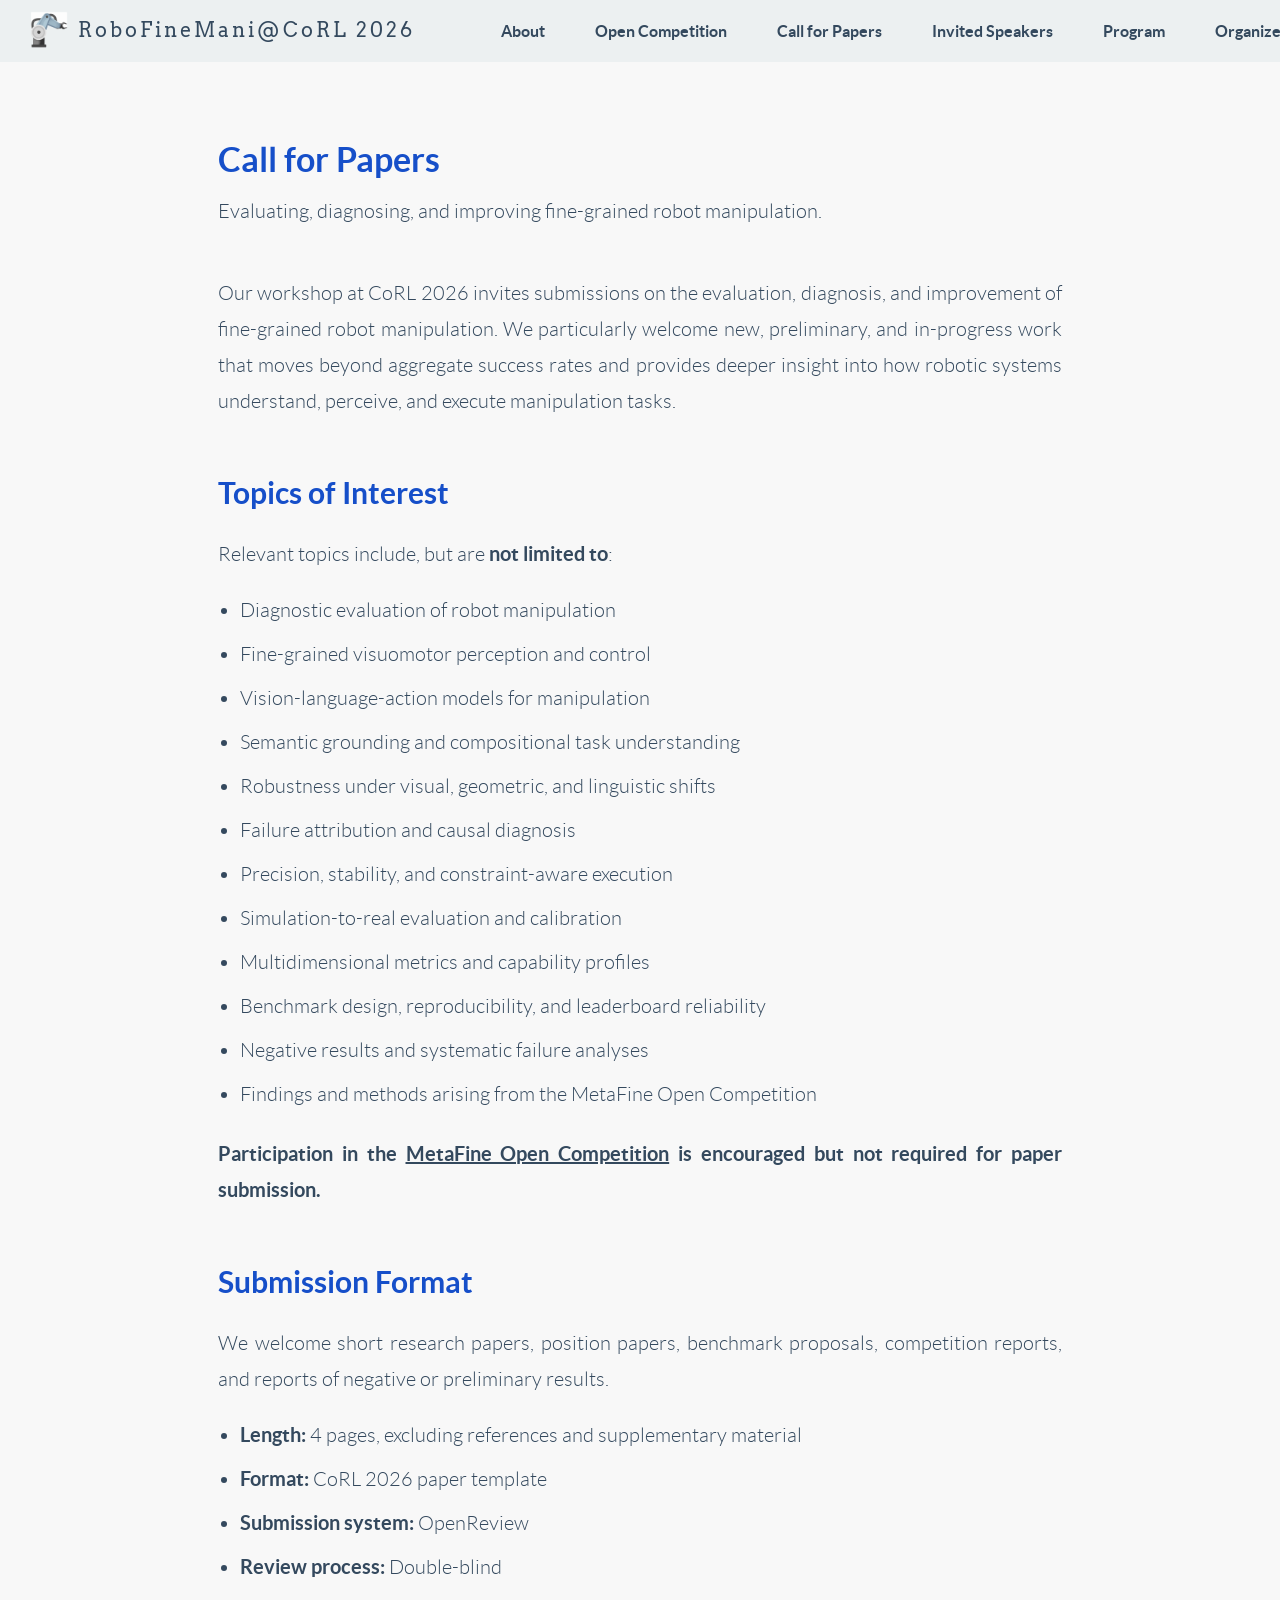
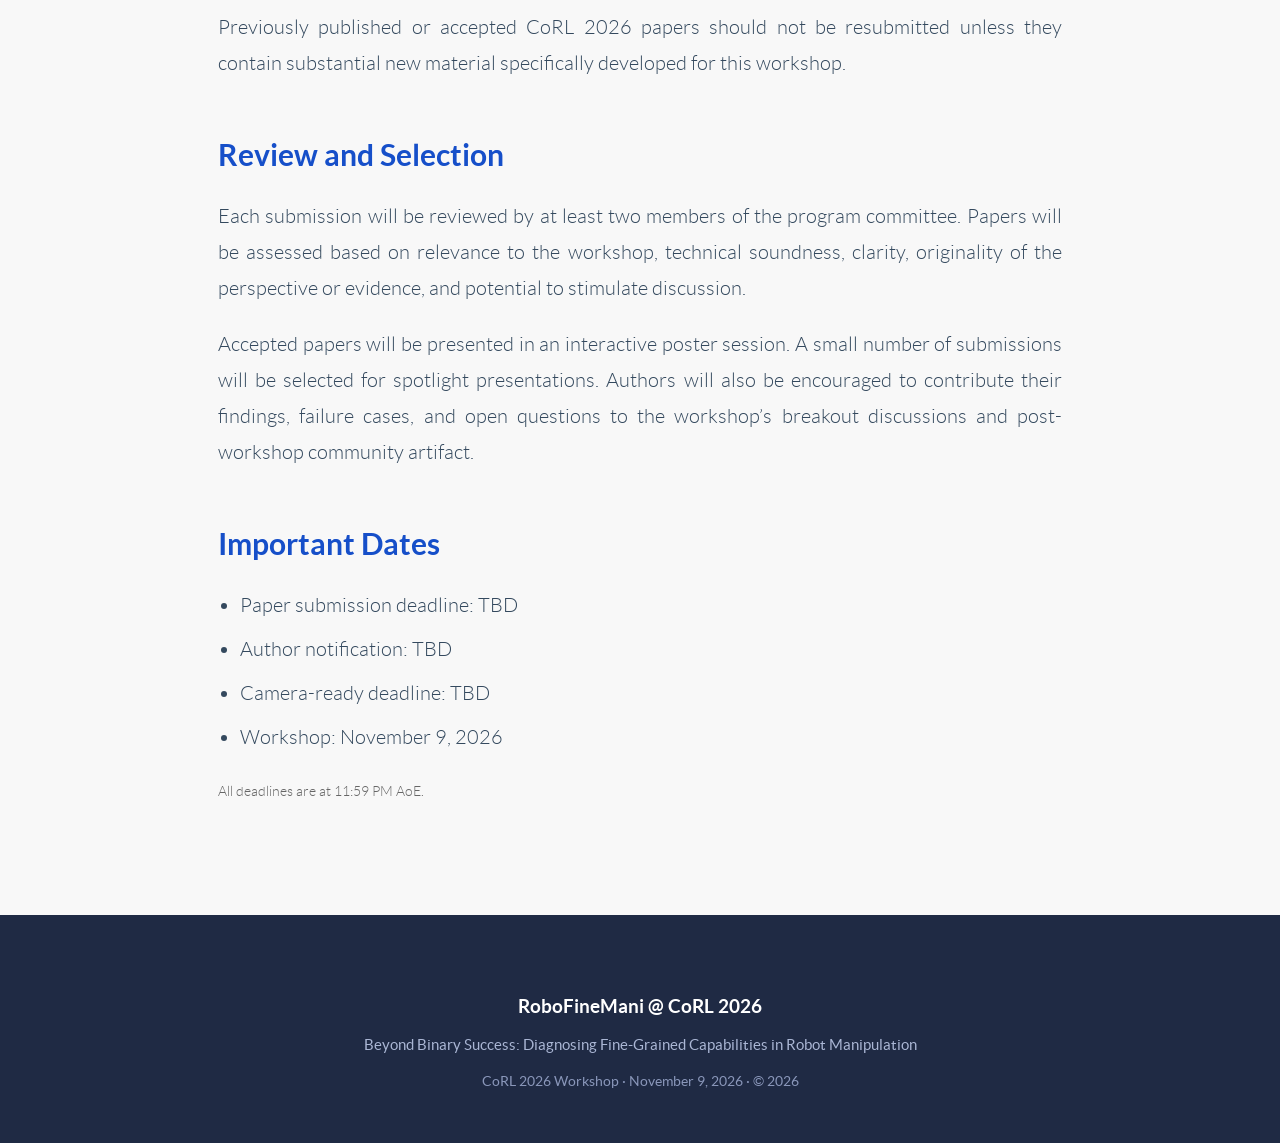
==== cfp.html @ 0bb688c7 "Initial RoboFineMani @ CoRL 2026 workshop site Multi-page static site: About, Open Competition, Call" ====
<!-- FlatFy Theme - Andrea Galanti /-->
<!doctype html>
<html>
<head>
    <meta charset="utf-8">
    <meta name="viewport" content="width=device-width, initial-scale=1.0">
    <meta name="description" content="Call for Papers — RoboFineMani @ CoRL 2026">
    <title>Call for Papers — RoboFineMani @ CoRL 2026</title>
    <link rel="icon" href="photo/arm.png">

    <link href="css/bootstrap.min.css" rel="stylesheet">
    <link href="font-awesome/css/font-awesome.min.css" rel="stylesheet">
    <link href='https://fonts.googleapis.com/css?family=Lato:100,300,400,700,900' rel='stylesheet' type='text/css'>
    <link href='https://fonts.googleapis.com/css?family=Arvo:400,700' rel='stylesheet' type='text/css'>
    <link href="css/general.css" rel="stylesheet">
    <link href="css/custom.css" rel="stylesheet">
    <link href="css/style.css" rel="stylesheet">
    <link href="css/animate.css" rel="stylesheet">
    <link href="css/site.css" rel="stylesheet">
    <script src="js/modernizr-2.8.3.min.js"></script>
</head>

<body id="home">

    <!-- NavBar-->
    <nav class="navbar-default" role="navigation">
        <div class="container" style="width: 1600px;">
            <div class="navbar-header" style="display: flex; align-items: center;">
                <button type="button" class="navbar-toggle" data-toggle="collapse" data-target=".navbar-ex1-collapse">
                    <span class="sr-only">Toggle navigation</span>
                    <span class="icon-bar"></span><span class="icon-bar"></span><span class="icon-bar"></span>
                </button>
                <a class="navbar-brand" style="font-size:20px; display: flex; align-items: center; margin-right: 25px;" href="index.html">
                    <img src="photo/arm.png" style="height: 38px; margin-right: 10px;" alt="RoboFineMani Logo">
                    RoboFineMani@CoRL 2026
                </a>
                <div class="collapse navbar-collapse navbar-ex1-collapse" style="display: flex !important;">
                    <ul class="nav navbar-nav" style="display: flex; flex-direction: row;">
                        <li class="menuItem" style="padding: 0 10px;"><a href="index.html">About</a></li>
                        <li class="menuItem" style="padding: 0 10px;"><a href="competition.html">Open Competition</a></li>
                        <li class="menuItem active" style="padding: 0 10px;"><a href="cfp.html">Call for Papers</a></li>
                        <li class="menuItem" style="padding: 0 10px;"><a href="speakers.html">Invited Speakers</a></li>
                        <li class="menuItem" style="padding: 0 10px;"><a href="program.html">Program</a></li>
                        <li class="menuItem" style="padding: 0 10px;"><a href="organizers.html">Organizers</a></li>
                    </ul>
                </div>
            </div>
        </div>
    </nav>

    <!-- Content -->
    <div class="page-section">
        <div class="wrap wow fadeInUp">
            <div class="page-head-block" style="border-bottom:none; padding-bottom:0;">
                <h2 class="page-head">Call for Papers</h2>
                <p class="page-head-sub">Evaluating, diagnosing, and improving fine-grained robot manipulation.</p>
            </div>
            <p class="lead-intro">Our workshop at CoRL 2026 invites submissions on the evaluation, diagnosis, and improvement of fine-grained robot manipulation. We particularly welcome new, preliminary, and in-progress work that moves beyond aggregate success rates and provides deeper insight into how robotic systems understand, perceive, and execute manipulation tasks.</p>

            <h3 class="section-heading">Topics of Interest</h3>
            <p>Relevant topics include, but are <b>not limited to</b>:</p>
            <ul>
                <li>Diagnostic evaluation of robot manipulation</li>
                <li>Fine-grained visuomotor perception and control</li>
                <li>Vision-language-action models for manipulation</li>
                <li>Semantic grounding and compositional task understanding</li>
                <li>Robustness under visual, geometric, and linguistic shifts</li>
                <li>Failure attribution and causal diagnosis</li>
                <li>Precision, stability, and constraint-aware execution</li>
                <li>Simulation-to-real evaluation and calibration</li>
                <li>Multidimensional metrics and capability profiles</li>
                <li>Benchmark design, reproducibility, and leaderboard reliability</li>
                <li>Negative results and systematic failure analyses</li>
                <li>Findings and methods arising from the MetaFine Open Competition</li>
            </ul>
            <p><b>Participation in the <a href="competition.html">MetaFine Open Competition</a> is encouraged but not required for paper submission.</b></p>

            <h3 class="section-heading">Submission Format</h3>
            <p>We welcome short research papers, position papers, benchmark proposals, competition reports, and reports of negative or preliminary results.</p>
            <ul>
                <li><b>Length:</b> 4 pages, excluding references and supplementary material</li>
                <li><b>Format:</b> CoRL 2026 paper template</li>
                <li><b>Submission system:</b> OpenReview</li>
                <li><b>Review process:</b> Double-blind</li>
            </ul>
            <p>Previously published or accepted CoRL 2026 papers should not be resubmitted unless they contain substantial new material specifically developed for this workshop.</p>

            <h3 class="section-heading">Review and Selection</h3>
            <p>Each submission will be reviewed by at least two members of the program committee. Papers will be assessed based on relevance to the workshop, technical soundness, clarity, originality of the perspective or evidence, and potential to stimulate discussion.</p>
            <p>Accepted papers will be presented in an interactive poster session. A small number of submissions will be selected for spotlight presentations. Authors will also be encouraged to contribute their findings, failure cases, and open questions to the workshop&rsquo;s breakout discussions and post-workshop community artifact.</p>

            <h3 class="section-heading">Important Dates</h3>
            <ul>
                <li>Paper submission deadline: TBD</li>
                <li>Author notification: TBD</li>
                <li>Camera-ready deadline: TBD</li>
                <li>Workshop: November 9, 2026</li>
            </ul>
            <p style="font-size:0.9em;color:#666;">All deadlines are at 11:59 PM AoE.</p>
        </div>
    </div>

    <footer class="site-footer">
        <div class="footer-title">RoboFineMani @ CoRL 2026</div>
        <div class="footer-sub">Beyond Binary Success: Diagnosing Fine-Grained Capabilities in Robot Manipulation</div>
        <div class="footer-meta">CoRL 2026 Workshop &middot; November 9, 2026 &middot; &copy; 2026</div>
    </footer>

    <script src="js/jquery-1.10.2.js"></script>
    <script src="js/bootstrap.js"></script>
    <script src="js/script.js"></script>
    <script src="js/stickUp.min.js"></script>
    <script type="text/javascript">
        jQuery(function($) { $(document).ready(function() { $('.navbar-default').stickUp(); }); });
    </script>
    <script src="js/wow.min.js"></script>
    <script>new WOW().init();</script>
</body>
</html>
---- css/general.css ----
/*
Theme: Flatfy Theme
Author: Andrea Galanti
Bootstrap Version 
Build: 1.0
http://www.andreagalanti.it
*/

/*General */

body, html {
	height: 100%;
	width: 100%;
	overflow-x:hidden;
}

::-moz-selection{background:#1abc9c;color:white}

::selection{background:#1abc9c;color:white}

.abcen{position: absolute;bottom: 8%;}

.abcen1{position: absolute;top: 20%;}

.content-section-c {
	border-top: 1px solid #32465A;
	border-bottom: 1px solid #32465A;
	background-color: #34495e;
	padding: 90px 0;
}

.descp{
	margin: 0;
	padding: 0;
	line-height: 40px !important;
}

.glyphicon {
	margin-right: 10px;
}

.lead2 {
margin-bottom: 30px;
margin-top: 20px;
font-size: 18px;
line-height: 1.46428571;
font-weight: 300;
}

.lead3 {
margin-bottom: 0px;
margin-top: 0px;
font-size: 16px;
color: #8D8D8D;
line-height: 1.46428571;
font-weight: 300;
}

.float {
-webkit-animation-name: floatingx;
-webkit-animation-duration: 4s;
-webkit-animation-iteration-count: infinite;
-webkit-animation-timing-function: ease-in-out;
-moz-animation-name: floating;
-moz-animation-duration: 4s;
-moz-animation-iteration-count: infinite;
-moz-animation-timing-function: ease-in-out;
}

.phone-image {
max-width: 250px;
margin: auto;
}

.h1_home{
	font-size: 80px;
	font-family: arvo;
	font-weight: 300;
	letter-spacing: 6px;
}

.h3_home{font-weight: 300;}

/*own carousel */

#owl-demo .item{
  margin: 3px;
}
#owl-demo .item img{
  display: block;
  width: 100%;
  height: auto;
}

#owl-demo-1 .item{
  margin: 3px;
}
#owl-demo-1 .item img{
  display: block;
  width: 100%;
  height: auto;
}

/*magnific */
.mfp-bg {
background: #000000 !important;
opacity: 0.95 !important;
filter: alpha(opacity=95) !important;
}

.item .img-responsive {cursor:url(../img/cross.png),auto;}

/* Preloader */
#preloader {
	position: fixed;
	top:0;
	left:0;
	right:0;
	bottom:0;
	background-color:#fff; /* change if the mask should have another color then white */
	z-index:99; /* makes sure it stays on top */
}

#status {
	width:200px;
	height:200px;
	position:absolute;
	left:50%; /* centers the loading animation horizontally one the screen */
	top:50%; /* centers the loading animation vertically one the screen */
	background-image:url(../img/status.gif); /* path to your loading animation */
	background-repeat:no-repeat;
	background-position:center;
	margin:-100px 0 0 -100px; /* is width and height divided by two */
}


/* Button */ 
.mybutton_standard {
	border: 1px solid #fff;
	color: #fff;
}

.mybutton_cyano{
	border: 1px solid #4A90BE;
	color: #fff;
	background-color:#4A90BE;
}

.mybutton_cyano:hover{
	border: 1px solid #4A90BE;
	color: #4A90BE !important;
	background: rgba(204, 204, 204, 0);
}

.button_down img {
width: 50px;
	
}
.btn-primary {
	border-color: rgba(52, 73, 94, 0);
}

.tworow{margin-top: 90px;}

.social {
	font-size: 30px;
	text-decoration: none;
	list-style-type: none;
	color: #1abc9c; 
}

.social > a:hover {
	color: #1abc9c; 
}

.box-icon {
	height: 150px;
	width: 150px;
	-moz-border-radius: 35px;
	border-radius: 100%;
	padding: 47px 10px;
	background-color: #f0f1ec;
	color: #034b81;
	text-align: center;
	-webkit-transition: all 0.3s;
	-moz-transition: all 0.3s;
	transition: all 0.3s;
	margin-right: 15px;
}

.box-icon:hover {
	background-color: #1abc9c;
	color: #fff;
}

.owl-theme .owl-controls .owl-page span {
background: #1abc9c !important;
}

/* Nav */
.navbar {
	position: relative;
	min-height: 60px;
	margin-bottom: 0; 
	width: 100%;
	z-index: 999;
	border-radius: 0; 
}

.navbar-default {
	position: relative;
	min-height: 60px;
	width: 100%;
	z-index: 999;
	
}

.navbar-default .navbar-nav>li>a {
color: #ffffff;
}

.navbar-default .navbar-nav>li>a:hover {
color: #ECEBEB;
}

.navbar-default .navbar-brand {
color: #ffffff;
}
.navbar-default .navbar-brand:hover {
color: #ECEBEB;
}

.navbar-brand {
	font-family: arvo;
	letter-spacing: 3px;
	font-weight: 400 !important;
}

.lead {
	font-size: 16px;
	font-weight: 400;
}

.intro-header {
	position: relative;
	height: 100%;
	padding-top: 50px;
	padding-bottom: 50px;
	color: #f8f8f8;
	text-align: center;
}

.intro-header::before {
	content: "";
	position: absolute;
	top: 0;
	left: 0;
	width: 100%;
	height: 100%;
	background: url(../photo/background1.jpg) no-repeat center center;
	background-size: cover;
	filter: blur(5px);
	z-index: -1;
}

.intro-caption {
	position: absolute;
	bottom: 0;
	right: 0;
	margin: 0 auto;
	padding: 2px 5px;
	color: white;
	font-family: Georgia,Times,serif;
	font-size: .6875em;
	background: #000;
	text-align: right;
	z-index: 5;
	opacity: 0.5;
	border-radius: 4px 0 0 0;
}
.intro-caption > a {
	color: white;
}


.intro-message {
	position: relative;
	padding-top: 12%;
	padding-bottom: 20%;
}

.list-inline {
	margin-top: 30px;
}
.intro-message > h1 {
	margin: 0;
	font-size: 5em;
	font-family: "Lato", "Helvetica Neue", Helvetica, Arial, sans-serif;
	font-weight: 400;
	letter-spacing: 3px;
}

.intro-divider {
	width: 400px;
	border-top: 1px solid #f8f8f8;
	border-bottom: 1px solid rgba(0, 0, 0, 0.2);
}

.intro-message > h3 {
	margin: 0;
	font-size: 2.8em;
	font-family: "Lato", "Helvetica Neue", Helvetica, Arial, sans-serif;
	font-weight: 300;
	letter-spacing: 0px;
	margin-top: 10px;
}


.network-name {
	font-size: 14px;
	font-weight: 400;
	letter-spacing: 1.5px;
}

.content-section-a {
	background-color: #f8f8f8;
	padding: 5px 450px;
}

.content-section-b {
	border-top: 1px solid #e7e7e7;
	border-bottom: 1px solid #e7e7e7;
	padding: 90px 0;
}

.section-heading {
	margin-bottom: 15px;
}

.section-heading-spacer {
	border-top: 3px solid #e7e7e7;
	width: 200px;
	float: left;
}

.banner {
	padding: 100px 0;
	color: #f8f8f8;
	background: url(../img/intro/banner-bg.jpg) no-repeat center center;
	background-size: cover;
}

/* Animate */
.rotate{
    -webkit-transition-duration: 0.8s;
    -moz-transition-duration: 0.8s;
    -o-transition-duration: 0.8s;
    transition-duration: 0.8s;
     
    -webkit-transition-property: -webkit-transform;
    -moz-transition-property: -moz-transform;
    -o-transition-property: -o-transform;
    transition-property: transform;
     
    overflow:hidden;
 
    }  
 
.rotate:hover  
{
    -webkit-transform:rotate(360deg);
    -moz-transform:rotate(360deg);
    -o-transform:rotate(360deg);
}  



/* Style for form modal */
.content-style-form {
	position: relative;
	text-align: left;
}

.content-style-form h2 {
	margin: 0;
	padding: 0.4em 0 0.3em;
	text-align: center;
	font-weight: 300;
	font-size: 3.5em;
}

.content-style-form form {
	padding: 10px 30px;
}

.content-style-form form p {
	margin: 0 0 5px 0;
	font-size: 0.7em;
}

.content-style-form label {
	display: block;
	padding: 10px 0 0;
	color: #34495e;
	text-transform: uppercase;
	letter-spacing: 1px;
	font-weight: bold;
}

.content-style-form input[type="text"],
.content-style-form input[type="password"] {
	padding: 10px;
	width: 100%;
	border: 2px solid #ebd3bd;
	background: transparent;
	color: #b09a86;
	font-weight: 300;
	font-size: 2.2em;
}

.content-style-form input[type="text"]:focus,
.content-style-form input[type="password"]:focus {
	border-color: #e75854;
	color: #e75854;
}

.content-style-form input:focus {
	outline: 0;
}

.content-style-form button {
	display: block;
	margin-top: 2.5em;
	padding: 1.5em;
	width: 100%;
	border: none;
	background: #e75854;
	color: #fff;
	text-transform: uppercase;
	letter-spacing: 1px;
	font-weight: 800;
	font-size: 1.25em;
}

.content-style-form .icon-close {
	top: 0;
	right: 0;
	color: #ebd3bd;
	font-size: 75%;
}

.content-style-form .icon-close:hover {
	color: #e75854;
}

.js .content-style-form-1 h2,
.js .content-style-form-1 p,
.js .content-style-form-1 .icon-close {
	opacity: 0;
	-webkit-transition: opacity 0.2s 0.35s, -webkit-transform 0.2s 0.35s;
	transition: opacity 0.2s 0.35s, transform 0.2s 0.35s;
	-webkit-transform: scale(0.85);
	transform: scale(0.85);
}

.content-style-form-1 p:first-child {
	-webkit-transition-delay: 0.4s;
	transition-delay: 0.4s;
}

.content-style-form-1 p:nth-child(2) {
	-webkit-transition-delay: 0.45s;
	transition-delay: 0.45s;
}

.content-style-form-1 p:nth-child(3) {
	-webkit-transition-delay: 0.5s;
	transition-delay: 0.5s;
}

.morph-button.open .content-style-form-1 h2,
.morph-button.open .content-style-form-1 p,
.morph-button.open .content-style-form-1 .icon-close {
	opacity: 1;
	-webkit-transform: scale(1);
	transform: scale(1);
}

.js .content-style-form-2 h2,
.js .content-style-form-2 p,
.js .content-style-form-2 .icon-close {
	opacity: 0;
	-webkit-transition: opacity 0.2s 0.3s, -webkit-transform 0.2s 0.3s;
	transition: opacity 0.2s 0.3s, transform 0.2s 0.3s;
	-webkit-transform: translateY(50px);
	transform: translateY(50px);
}

.content-style-form-2 p:first-child {
	-webkit-transition-delay: 0.35s;
	transition-delay: 0.35s;
}

.content-style-form-2 p:nth-child(2) {
	-webkit-transition-delay: 0.4s;
	transition-delay: 0.4s;
}

.content-style-form-2 p:nth-child(3) {
	-webkit-transition-delay: 0.45s;
	transition-delay: 0.45s;
}

.content-style-form-2 p:nth-child(4) {
	-webkit-transition-delay: 0.5s;
	transition-delay: 0.5s;
}

.morph-button.open .content-style-form-2 h2,
.morph-button.open .content-style-form-2 p,
.morph-button.open .content-style-form-2 .icon-close {
	opacity: 1;
	-webkit-transform: translateY(0);
	transform: translateY(0);
}

.content-style-form-4 form {
	padding: 30px;
	background: #fff;
	color: #ccb096;
	font-size: 1.5em;
	-webkit-perspective: 1000px;
	perspective: 1000px;
}

.content-style-form-4 input[type="text"] {
	border: none;
	background-color: #f0f0f0;
}

.content-style-form-4 form button {
	background: #34495e;
}

.content-style-form-4 form button:focus,
.content-style-form-4 form button:hover {
	background: #1abc9c;
}

.js .content-style-form-4 p {
	opacity: 0;
	-webkit-transition: opacity 0.3s, -webkit-transform 0.3s;
	transition: opacity 0.3s, transform 0.3s;
	-webkit-transform: rotateX(-45deg);
	transform: rotateX(-45deg);
	-webkit-transform-origin: center top;
	transform-origin: center top;
}

.morph-button.open .content-style-form-4 p {
	opacity: 1;
	-webkit-transition: opacity 0.4s 0.2s, -webkit-transform 0.4s 0.2s;
	transition: opacity 0.4s 0.2s, transform 0.4s 0.2s;
	-webkit-transform: rotateY(0deg);
	transform: rotateY(0deg);
}

.morph-button.open .content-style-form-4 p:nth-child(2) {
	-webkit-transition-delay: 0.35s;
	transition-delay: 0.35s;
}

.content-style-social {
	padding: 30px;
	text-align: left;
}

.morph-button-inflow-2 > button svg {
	display: inline-block;
	padding-right: 10px;
	width: 20px;
	height: 20px;
	vertical-align: -5%;
}

.morph-button-inflow-2 > button svg path {
	fill: #e75854;
}

.content-style-social a {
	display: block;
	padding: 0.5em 0;
	color: #67c2d4;
	vertical-align: middle;
	text-transform: uppercase;
	letter-spacing: 1px;
	font-weight: 700;
	font-size: 0.8em;
	line-height: 32px;
}

.js .content-style-social a {
	-webkit-transition: -webkit-transform 0.3s;
	transition: transform 0.3s;
	-webkit-transform: translateX(100%);
	transform: translateX(100%);
}

.content-style-social a:hover {
	color: #e75854;
}

.content-style-social a:hover svg path {
	fill: #e75854;
}

.content-style-social a svg {
	display: inline-block;
	padding-right: 10px;
	vertical-align: middle;
	-webkit-backface-visibility: hidden;
}

.morph-button-inflow.open .content-style-social a {
	-webkit-transform: translateX(0);
	transform: translateX(0);	
}

.morph-button-inflow.open .content-style-social a:nth-child(2) {
	-webkit-transition-delay: 0.05s;
	transition-delay: 0.05s;
}

.morph-button-inflow.open .content-style-social a:nth-child(3) {
	-webkit-transition-delay: 0.1s;
	transition-delay: 0.1s;
}

/* Morph Button: Default Styles */

.morph-button {
	position: relative;
	display: block;
	margin: 0 auto;
}

.morph-button > button {
	position: relative;
	padding: 0 1em;
	border: none;
	background-color: #e85657;
	color: #f9f6e5;
	text-transform: uppercase;
	letter-spacing: 1px;
	font-weight: 700;
	line-height: 80px;
	overflow: hidden;
}

.morph-button.open > button {
	pointer-events: none;
}

.morph-content {
	pointer-events: none;
}

.morph-button.open .morph-content {
	pointer-events: auto;
}

/* Common styles for overlay and modal type (fixed morph) */
.morph-button-fixed,
.morph-button-fixed .morph-content {
	width: 300px;
	height: 80px;
}

.morph-button-fixed > button {
	z-index: 1000;
	width: 100%;
	height: 100%;
	-webkit-transition: opacity 0.1s 0.5s;
	transition: opacity 0.1s 0.5s;
}

.morph-button-fixed.open > button {
	opacity: 0;
	-webkit-transition: opacity 0.1s;
	transition: opacity 0.1s;
}

.morph-button-fixed .morph-content {
	position: fixed;
	z-index: 900;
	opacity: 0;
	-webkit-transition: opacity 0.3s 0.5s, width 0.4s 0.1s, height 0.4s 0.1s, top 0.4s 0.1s, left 0.4s 0.1s, margin 0.4s 0.1s;
	transition: opacity 0.3s 0.5s, width 0.4s 0.1s, height 0.4s 0.1s, top 0.4s 0.1s, left 0.4s 0.1s, margin 0.4s 0.1s;
}

.morph-button-fixed.open .morph-content {
	opacity: 1;
}

.morph-button-fixed .morph-content > div {
	visibility: hidden;
	height: 0;
	opacity: 0;
	-webkit-transition: opacity 0.1s, visibility 0s 0.1s, height 0s 0.1s;
	transition: opacity 0.1s, visibility 0s 0.1s, height 0s 0.1s;
}

.morph-button-fixed.open .morph-content > div {
	visibility: visible;
	height: auto;
	opacity: 1;
	-webkit-transition: opacity 0.3s 0.5s;
	transition: opacity 0.3s 0.5s;
}

.morph-button-fixed.active > button {
	z-index: 2000;
}

.morph-button-fixed.active .morph-content {
	z-index: 1900;
}

/* Transitions for overlay button and sidebar button */
.morph-button-overlay .morph-content,
.morph-button-sidebar .morph-content {
	-webkit-transition: opacity 0.3s 0.5s, width 0.4s 0.1s, height 0.4s 0.1s, top 0.4s 0.1s, left 0.4s 0.1s;
	transition: opacity 0.3s 0.5s, width 0.4s 0.1s, height 0.4s 0.1s, top 0.4s 0.1s, left 0.4s 0.1s;
}

.morph-button-overlay.open .morph-content,
.morph-button-sidebar.open .morph-content {
	-webkit-transition: width 0.4s 0.1s, height 0.4s 0.1s, top 0.4s 0.1s, left 0.4s 0.1s;
	transition: width 0.4s 0.1s, height 0.4s 0.1s, top 0.4s 0.1s, left 0.4s 0.1s;	
}

/* Morph Button Style: Overlay */
.morph-button.morph-button-overlay {
	margin: 50px auto;
}

.morph-button-overlay .morph-content {
	overflow: hidden;
	background: #e85657;
}

.morph-button-overlay.open .morph-content {
	top: 0 !important;
	left: 0 !important;
	width: 100%;
	height: 100%;
}

/* Morph Button Style: Modal */
.morph-button-modal::before {
	position: fixed;
	top: 0;
	left: 0;
	z-index: 800;
	width: 100%;
	height: 100%;
	background: rgba(0,0,0,0.5);
	content: '';
	opacity: 0;
	-webkit-transition: opacity 0.5s;
	transition: opacity 0.5s;
	pointer-events: none;
}

.morph-button-modal.open::before {
	opacity: 1;
	pointer-events: auto;
}

.morph-button-modal.active::before {
	z-index: 1800;
}

.morph-button-modal .morph-content {
	overflow: hidden;
	-webkit-transition: opacity 0.3s 0.5s, width 0.4s 0.1s, height 0.4s 0.1s, top 0.4s 0.1s, left 0.4s 0.1s, margin 0.4s 0.1s;
	transition: opacity 0.3s 0.5s, width 0.4s 0.1s, height 0.4s 0.1s, top 0.4s 0.1s, left 0.4s 0.1s, margin 0.4s 0.1s;
}

.morph-button-modal.open .morph-content {
	top: 50% !important;
	left: 50% !important;
	margin: -210px 0 0 -300px;
	width: 600px;
	height: 420px;
	-webkit-transition: width 0.4s 0.1s, height 0.4s 0.1s, top 0.4s 0.1s, left 0.4s 0.1s, margin 0.4s 0.1s;
	transition: width 0.4s 0.1s, height 0.4s 0.1s, top 0.4s 0.1s, left 0.4s 0.1s, margin 0.4s 0.1s;
}

/* Colors and sizes for individual modals */
.morph-button.morph-button-modal-1 {
	float: left;
}

.morph-button.morph-button-modal-2,
.morph-button.morph-button-modal-3 {
	display: inline-block;
	margin: 10px 15px;
}

.morph-button-modal-1 > button,
.morph-button-modal-1 .morph-content {
	background-color: #553445;
}

.morph-button-modal-2 > button,
.morph-button-modal-2 .morph-content,
.morph-button-modal-3 > button,
.morph-button-modal-3 .morph-content {
	background-color: #fef0e3;
	color: #e75854;
}

.morph-button-modal-4 {
	display: inline-block;
}

.morph-button-modal-4 > button,
.morph-button-modal-4 .morph-content {
	background-color: #faf1e0;
	color: #553445;
}

.morph-button-modal-4 > button span,
.morph-button-modal-4 .morph-clone {
	padding-left: 10px;
	color: #286f81;
}

.morph-button-modal-4 .morph-clone {
	position: absolute;
	right: 34px;
	bottom: 30px;
	z-index: 100;
	letter-spacing: 1px;
	font-weight: 700;
	-webkit-transition: bottom 0.4s 0.1s, right 0.4s 0.1s;
	transition: bottom 0.4s 0.1s, right 0.4s 0.1s;
}

.morph-button-modal-4.open .morph-clone,
.no-js .morph-button-modal-4 .morph-clone {
	right: 10px;
	bottom: 10px;
}

.morph-button-modal-1::before {
	background: rgba(240,221,204,0.7);
}

.morph-button-modal-2.open .morph-content {
	margin: -210px 0 0 -170px;
	width: 340px;
	height: 420px;
}

.morph-button-modal-3.open .morph-content {
	margin: -255px 0 0 -210px;
	width: 420px;
	height: 510px;
}

.morph-button-modal-3.open .morph-content > div {
	height: 420px;
}

.morph-button-modal-2.open .morph-content > div,
.morph-button-modal-3.open .morph-content > div {
 	-webkit-transition: opacity 0.3s 0.3s;
	transition: opacity 0.3s 0.3s;
}

.morph-button-modal-4.open .morph-content {
	margin: -200px 0 0 -320px;
	width: 640px;
	height: 400px;
}

/* Morph Button Style: In the content flow */
.morph-button-inflow {
	overflow: hidden;
	max-width: 100%;
	height: 70px;
}

.morph-button-inflow > button {
	width: 100%;
	line-height: 70px;
}

.morph-button-inflow .morph-content {
	position: absolute;
	top: 0;
	left: 0;
	width: 100%;
}

.morph-button-inflow .morph-content .morph-clone {
	padding: 0;
	font-weight: 700;
	font-size: 1.5em;
	line-height: 70px;
}

/* Colors and sizes for individual in flow buttons */
.morph-button-inflow-1 {
	width: 600px;
	margin: 2em auto;
	-webkit-transition: height 0.5s cubic-bezier(0.7,0,0.3,1);
	transition: height 0.5s cubic-bezier(0.7,0,0.3,1);
}

.morph-button-inflow-1 > button span {
	visibility: hidden;
}

.morph-button-inflow-1 .morph-content .morph-clone {
	color: #FFFFFF;
	background: #1abc9c;
}

.morph-button-inflow-2 {
	position: absolute;
	top: 50%;
	left: 50%;
	width: 220px;
	background-color: #fef0e3;
	-webkit-transition: height 0.3s, width 0.3s, -webkit-transform 0.3s;
	transition: height 0.3s, width 0.3s, transform 0.3s;
	-webkit-transform: translateX(-50%) translateY(-50%);
	transform: translateX(-50%) translateY(-50%);
}

.morph-button-inflow-2 > button {
	position: absolute;
	top: 0;
	left: 0;
	width: 100%;
	height: 100%;
	background-color: transparent;
	color: #e75854;
	-webkit-transition: -webkit-transform 0.3s;
	transition: transform 0.3s;
}

.morph-button-inflow-2.open > button {
	-webkit-transform: translateX(-100%);
	transform: translateX(-100%);
}

.morph-button-inflow-2 .morph-content {
	width: 260px;
	height: 200px;
}

.morph-button-inflow-2.open {
	width: 260px;
}

/* Morph Button Style: Sidebar */
.morph-button-sidebar,
.morph-button-sidebar .morph-content {
	width: 60px;
	height: 60px;
}

.morph-button-sidebar {
	position: fixed;
	bottom: 50px;
	left: 50px;
}

.morph-button-sidebar > button {
	line-height: 60px;
	font-size: 1.6em;
	padding: 0;
}

.morph-button-sidebar .morph-content {
	background: #e85657;
}

.morph-button-sidebar.open .morph-content {
	top: 0 !important;
	left: 0 !important;
	width: 300px;
	height: 100%;
	overflow: hidden;
	-webkit-backface-visibility: hidden;
}

/* Let's add some nice easing for all cases */
.morph-button .morph-content,
.morph-button.open .morph-content,
.morph-button-modal-4 .morph-clone {
	-webkit-transition-timing-function: cubic-bezier(0.7,0,0.3,1);
	transition-timing-function: cubic-bezier(0.7,0,0.3,1);
}

/* Helper classes */
.noscroll {
	overflow: hidden;
}

.morph-button-overlay.scroll .morph-content {
	overflow-y: scroll;
}

.morph-button-sidebar.scroll .morph-content {
	overflow: auto;
}

/* No JS fallback: let's hide the button and show the content */
.no-js .morph-button > button {
	display: none;
}

.no-js .morph-button {
	margin: 10px 0;
	float: none;
}

.no-js .morph-button,
.no-js .morph-button .morph-content,
.no-js .morph-button .morph-content > div {
	position: relative;
	width: auto;
	height: auto;
	opacity: 1;
	visibility: visible;
	top: auto;
	left: auto;
	-webkit-transform: none;
	transform: none;
	pointer-events: auto;
}

.no-js .morph-button .morph-content .icon-close {
	display: none;
}

.no-js .morph-button-sidebar {
	width: 300px;
	position: fixed;
	top: 0;
	left: 0;
	margin: 0;
	height: 100%;
	background: #e85657;
	overflow: auto;
}

.no-transition {
	-webkit-transition: none !important;
	transition: none !important;
}

/* Media Queries */
/* Media queries!
-------------------------------------------------------------------------------*/

/* 960 Screens */
@media only screen and (min-width: 960px) and (max-width: 1250px) {
	
}
@media only screen and (min-width: 768px) and (max-width: 820px) {
	
}
/* Tablet */
@media only screen and (min-width: 768px) and (max-width: 959px) {
	
		h1, .h1 {
			font-size: 50px;
		}
		
		h3, .h3 {
			font-size: 20px;
		}
		
}


/* All Mobile Sizes (devices and browser) */
	@media only screen and (max-width: 767px) {
		.intro-header {
			height: 100%;
			padding-top: 50px;
			padding-bottom: 50px;
			color: #f8f8f8;
		    background-image: none; 
			background-size: cover;
			text-align: center;
			background-color: #34495e;
		}
		
		h1, .h1 {
			font-size: 50px;
		}
		
		h3, .h3 {
			font-size: 20px;
		}
		#gallery1{display:none}
		
		.button_down {display:none}
		
		
	}

/* Mobile Landscape */
@media only screen and (min-width: 480px) and (max-width: 767px) { 
	
	
	
}

/* Mobile Portrait */
@media only screen and (max-width: 479px) {
	
	
}
@media screen and (max-width: 600px) {
	.morph-button-modal.open .morph-content {
		top: 0% !important;
		left: 0% !important;
		margin: 0;
		width: 100%;
		height: 100%;
		overflow-y: scroll;
		-webkit-transition: width 0.4s 0.1s, height 0.4s 0.1s, top 0.4s 0.1s, left 0.4s 0.1s;
		transition: width 0.4s 0.1s, height 0.4s 0.1s, top 0.4s 0.1s, left 0.4s 0.1s;
	}
}

@media screen and (max-width: 400px) {
	.morph-button-fixed,
	.morph-button-fixed .morph-content {
		width: 200px;
		height: 80px;
	}

	.morph-button-fixed > button {
		font-size: 75%;
	}

	.morph-button-sidebar > button {
		font-size: 1.6em;
	}

	.morph-button-inflow .morph-content .morph-clone {
		font-size: 0.9em;
	}

	.morph-button-modal-4,
	.morph-button-modal-4 .morph-content {
		width: 220px;
		height: 120px;
	}

	.morph-button-modal-4 > button {
		font-size: 100%;
		line-height: 50px;
	}

	.morph-button-modal-4 > button span {
		display: block;
	}

	.morph-button-modal-4 .morph-clone {
		right: 83px;
		bottom: 26px;
	}

	.morph-button-sidebar,
	.morph-button-sidebar .morph-content {
		width: 100% !important;
		height: 60px !important;
	}

	.morph-button-sidebar {
		bottom: 0px;
		left: 0px;
	}

	.morph-button-sidebar.open .morph-content {
		height: 100% !important;
	}
}

@media (max-width: 1199px) {
	ul.banner-social-buttons {
		float: left;
		margin-top: 15px;
	}	
}

@media (max-width: 767px) {
	.banner h2 {
		margin: 0;
		text-shadow: 2px 2px 3px rgba(0, 0, 0, 0.6);
		font-size: 3em;
	}

	ul.banner-social-buttons > li {
		display: block;
		margin-bottom: 20px;
		padding: 0;
	}

	ul.banner-social-buttons > li:last-child {
		margin-bottom: 0;
	}	
}

footer {
	background-color: #f8f8f8;
	padding: 50px 0;
}

p.copyright {
	margin: 15px 0 0;
}

@media (max-width: 767px) {
	.intro-message {
		padding-bottom: 15%;
	}

	.intro-message > h1 {
		font-size: 3em;
	}

	ul.intro-social-buttons > li {
		display: block;
		margin-bottom: 20px;
		padding: 0;
	}

	ul.intro-social-buttons > li:last-child {
		margin-bottom: 0;
	}

	.intro-divider {
		width: 100%;
	}
}


@media screen and (max-width: 770px) {
	.mockup-left {
		float: none;
		margin: 0 auto 20px;
	}

	.mockup-right {
		
	}

	.joiner {
		display: block;
	}
}

@media screen and (max-width: 400px) {
	.mockup-content > span:nth-last-child(2) {
		width: calc(100% - 210px);
	}
}

@media screen and (max-width: 25em) {

	.codrops-icon span {
		display: none;
	}

}
---- css/custom.css ----
/* Owl Carousel Bootstrap Custom CSS */

/* Header Navigation */
#top-nav{
	border-bottom: 1px solid #e1e6dd;
	background: #FFF;
	-webkit-transform: translateZ(0)

}
#top-nav.navbar{
	margin-bottom: 0px;

}
#top-nav.navbar .nav{
	margin: 8px 0px;
}
	
#top-nav.navbar .nav > li > a {
	padding: 6px 12px;
	margin: 0px;
	text-transform: uppercase;
	font-weight: 400;

	-webkit-transition: background-color 200ms ease;
	-moz-transition: background-color 200ms ease;
	-o-transition: background-color 200ms ease;
	transition: background-color 200ms ease;
}
#top-nav.navbar .nav > li > a.download{
	-webkit-border-radius: 3px;
	-moz-border-radius: 3px;
	border-radius: 3px;
}

#top-nav.navbar .nav > li > a.download-on{
	background-color: #ff8a3c;
	color: #ffffff;
}
#top-nav.navbar .nav > li > a.download-on:hover{
	color: #ffffff;
	background-color: #ff7920;
}
.btn-navbar span.icon-bar{
	margin-top: 0px;
}

/* Header  */

#header{
	background: #f1f1f1;
	padding: 100px 0 100px;
}
#header h1{
	color: #7fc242;
	margin-bottom: 10px;
	margin-top: 40px;
}
#header h3{
	margin-bottom: 30px;
	width: 400px;
}
#header .btn-success {
	padding: 15px 30px;
	margin-bottom: 5px;
}
#header .logo{
	display: block;
	margin-top:60px;
	float: right
}
img.arrow-down{
	margin: 0 auto;
	display: block;
}
h1{
	margin-top: 80px;
}

pre.pre-show{
	margin: 40px 0px;

}
.tab-content pre.pre-show{
	margin: 0px 0px 0px 0px;
}
.nav-tabs{
	margin-top: 20px;
	margin-bottom: 0px;
	
}
.tab-content{
	border-left: 1px solid #ddd;
	border-right: 1px solid #ddd;
	border-bottom: 1px solid #ddd;
	-webkit-border-radius: 0px 0px 4px 4px;
	-moz-border-radius: 0px 0px 4px 4px;
	border-radius: 0px 0px 4px 4px;
	
}
/* Content */
.table th, .table td {
padding: 8px 12px;
}

.wrap_title{margin-bottom: 30px;}

/*  Owl */
#owl-demo .item{
	margin: 4px;
}
#owl-demo .item img{
	display: block;
	width: 100%;
	height: auto;
}
/* Footer */

#footer{
	padding: 20px 0px;
	background: #f3f3f3;
	text-align: center
}
.twitter-share-button{
	top: 4px;
	position: relative;
}

/* Demo Slides */

#owl-example .item{
	padding: 30px 0px;
	margin: 10px;
	color: #FFF;
	-webkit-border-radius: 3px;
	-moz-border-radius: 3px;
	border-radius: 3px;
	text-align: center;
}
#owl-example .item img{
	width: auto;
	margin: 0 auto;
	display: block;
}
#owl-example .item h3{
	font-size: 28px;
	font-weight: 300;
	margin: 25px 0 0;
}
#owl-example .item h4{
	margin: 5px 0 0;
	font-size: 18px;
}
.item h1{
	margin: inherit;
}

.orange{
	background: #ff8a3c;
}
.darkCyan{
	background: #42bdc2;
}
.forestGreen{
	background: #7fc242;
}
.yellow {
	background: #ffd800;
}
.dodgerBlue {
	background: #388bd1;
}
.skyBlue {
	background: #a1def8;
}
.zombieGreen {
	background: #3fbf79;
}
.violet {
	background: #db6ac5;
}
.yellowLight {
	background: #fee664;
}
.steelGray {
	background: #cad3d0;
}

/* More Demo Box */

#example-info h1,
#more h1{
	margin-top: 40px;
}
.demos-row{
	margin-top: 30px;
	margin-bottom: 30px;
}
.demo-page{
	margin-top: 0px;
	margin-bottom: 100px;
}
.demo-box{
	display: block;
	background: #f3f3f3;
	text-align: center;
	font-size: 18px;
	-webkit-border-radius: 3px;
	-moz-border-radius: 3px;
	border-radius: 3px;
}
.demo-box h3{
	padding-bottom:20px;
	margin: 0px;
	color: #869690;
}
.demo-box:hover{
	text-decoration: none;
}
.demo-wrapper{
	padding: 30px 0px 20px 0px;
	padding-left: 30px;
	padding-right: 30px;
}
.demo-slide {
	float: left;
}
.demo-slide .bg{
	background: #aebab6;
	margin-right: 1px;
	height: 100%;
}
.demo-box:hover .demo-slide .bg{
	background: #7fc242;
}
/* Images */
.demo-images .demo-slide{
	height: 40px;
	width: 33.3333333%;
}

/* Full */
.demo-full {
	padding-left: 0px;
	padding-right: 0px;
}
.demo-full .demo-slide{
	height: 40px;
	width: 25%;
}

/* Custom */
.demo-custom .demo-slide{
	height: 40px;
	width: 10%;
}
/* One */
.demo-one .demo-slide{
	height: 40px;
	width: 100%;
}

/* json */

.demo-Json .demo-slide {
	height: 40px;
	width: 20%;
}
.demo-Json-custom .demo-slide{
	height: 40px;
	width: 33.3333333%;
}
/* loading icon */

.demo-lazy .demo-slide{
	height: 40px;
	width: 33.3333333%;
}
.demo-lazy .demo-slide .bg{
background: url('../img/AjaxLoader.gif') no-repeat center center #aebab6;
}

/* Auto Height */
.demo-height .demo-slide{
	height: 40px;
	width: 100%;
}

/* Changelog  */
#changelog{
	margin-bottom: 40px;
}
#changelog .label{
	margin-bottom:10px;
}
#changelog .log{
	margin-bottom: 30px;
	padding-bottom: 30px;
	border-bottom: 1px solid #e1e6dd;
}
/* Faq */
#faq dt {
	line-height: 26px;
}
#faq dd{
	line-height: 22px;
	margin-bottom: 20px;
}



/* Responsive Stuff */


@media (max-width: 979px) {
	.navbar-fixed-top .navbar-inner, .navbar-fixed-bottom .navbar-inner {
	padding: 0px;
	}
	.navbar-fixed-top, .navbar-fixed-bottom {
	position: fixed;
	}
}
@media (max-width: 768px) {
	.navbar.navbar-fixed-top{
		position: static;
	}
	.btn.btn-navbar{
		margin: 9px 20px 9px 8px;
		padding: 10px 10px;
	}
	.nav-collapse .nav > li{
		border-top: 1px solid #e1e6dd;
		text-align: center
	}
	#header .logo{
		margin-top:40px;
		margin: 20px auto 0px;
		float: none;
		height: 150px;
	}
	#header {
		text-align: center;
		padding: 60px 0px 30px;
	}
	#header h1{
		margin: 10px 0;
	}
	#header h3{
	margin-bottom: 10px;
	width: auto;
	padding: 0px 20px;
	}
	h1 {
		font-size: 38px;
		margin: 20px 0;
	}
	h2 {
		font-size: 24px;
	}
	h3 {
		font-size: 20px;
	}
	h4 {
		font-size: 16px;
	}
	h5 {
		font-size: 13px;
	}
	h6 {
		font-size: 12px;
	}

}


@media (max-width: 480px) {
	.navbar-fixed-top, .navbar-fixed-bottom {
	position: static;
	}
	#header {
		text-align: center;
		padding: 20px 0px 20px;
	}
	#header .logo{
		margin-top:0px;
	}

}

/*
NO MORE TABLES!! ;)
*/
@media (max-width: 767px) {

	.hp-table table, .hp-table thead, .hp-table .hp-table tbody, .hp-table th, .hp-table td, .hp-table tr { 
		display: block; 
	}
	.hp-table thead tr { 
		display: none;
	}
	.hp-table tr { border: 0px solid #ccc; margin-bottom: 10px; }
	
	.hp-table td:before { 
		top: 6px;
		left: 6px;
		width: 45%; 
		padding-right: 10px; 
		white-space: nowrap;
	}

	.hp-table td:nth-of-type(2):before { 
		content: "Default:";
		font-weight: bold;
	}
	.hp-table td:nth-of-type(3):before { 
		content: "Type:";
		font-weight: bold;
	}
	.hp-table td:nth-of-type(4):before { 
		content: "Description:";
		font-weight: bold;
	}
}
---- css/style.css ----
/*
Theme: Flatfy Theme
Author: Andrea Galanti
Bootstrap Version 
Build: 1.0
http://www.andreagalanti.it
*/

@font-face {
  font-family: 'Lato';
  src: url('../fonts/lato/lato-black.eot');
  src: url('../fonts/lato/lato-black.eot?#iefix') format('embedded-opentype'), url('../fonts/lato/lato-black.woff') format('woff'), url('../fonts/lato/lato-black.ttf') format('truetype'), url('../fonts/lato/lato-black.svg#latoblack') format('svg');
  font-weight: 900;
  font-style: normal;
}
@font-face {
  font-family: 'Lato';
  src: url('../fonts/lato/lato-bold.eot');
  src: url('../fonts/lato/lato-bold.eot?#iefix') format('embedded-opentype'), url('../fonts/lato/lato-bold.woff') format('woff'), url('../fonts/lato/lato-bold.ttf') format('truetype'), url('../fonts/lato/lato-bold.svg#latobold') format('svg');
  font-weight: bold;
  font-style: normal;
}
@font-face {
  font-family: 'Lato';
  src: url('../fonts/lato/lato-bolditalic.eot');
  src: url('../fonts/lato/lato-bolditalic.eot?#iefix') format('embedded-opentype'), url('../fonts/lato/lato-bolditalic.woff') format('woff'), url('../fonts/lato/lato-bolditalic.ttf') format('truetype'), url('../fonts/lato/lato-bolditalic.svg#latobold-italic') format('svg');
  font-weight: bold;
  font-style: italic;
}
@font-face {
  font-family: 'Lato';
  src: url('../fonts/lato/lato-italic.eot');
  src: url('../fonts/lato/lato-italic.eot?#iefix') format('embedded-opentype'), url('../fonts/lato/lato-italic.woff') format('woff'), url('../fonts/lato/lato-italic.ttf') format('truetype'), url('../fonts/lato/lato-italic.svg#latoitalic') format('svg');
  font-weight: normal;
  font-style: italic;
}
@font-face {
  font-family: 'Lato';
  src: url('../fonts/lato/lato-light.eot');
  src: url('../fonts/lato/lato-light.eot?#iefix') format('embedded-opentype'), url('../fonts/lato/lato-light.woff') format('woff'), url('../fonts/lato/lato-light.ttf') format('truetype'), url('../fonts/lato/lato-light.svg#latolight') format('svg');
  font-weight: 300;
  font-style: normal;
}
@font-face {
  font-family: 'Lato';
  src: url('../fonts/lato/lato-regular.eot');
  src: url('../fonts/lato/lato-regular.eot?#iefix') format('embedded-opentype'), url('../fonts/lato/lato-regular.woff') format('woff'), url('../fonts/lato/lato-regular.ttf') format('truetype'), url('../fonts/lato/lato-regular.svg#latoregular') format('svg');
  font-weight: normal;
  font-style: normal;
}
@font-face {
  font-family: "Flat-UI-Icons";
  src: url('../fonts/flat-ui-icons-regular.eot');
  src: url('../fonts/flat-ui-icons-regular.eot?#iefix') format('embedded-opentype'), url('../fonts/flat-ui-icons-regular.woff') format('woff'), url('../fonts/flat-ui-icons-regular.ttf') format('truetype'), url('../fonts/flat-ui-icons-regular.svg#flat-ui-icons-regular') format('svg');
  font-weight: normal;
  font-style: normal;
}

/* Use the following CSS code if you want to use data attributes for inserting your icons */
[data-icon]:before {
  font-family: 'Flat-UI-Icons';
  content: attr(data-icon);
  speak: none;
  font-weight: normal;
  font-variant: normal;
  text-transform: none;
  -webkit-font-smoothing: antialiased;
  -moz-osx-font-smoothing: grayscale;
}
/* Use the following CSS code if you want to have a class per icon */
/*
Instead of a list of all class selectors,
you can use the generic selector below, but it's slower:
[class*="fui-"] {
*/
.fui-arrow-right,
.fui-arrow-left,
.fui-cmd,
.fui-check-inverted,
.fui-heart,
.fui-location,
.fui-plus,
.fui-check,
.fui-cross,
.fui-list,
.fui-new,
.fui-video,
.fui-photo,
.fui-volume,
.fui-time,
.fui-eye,
.fui-chat,
.fui-search,
.fui-user,
.fui-mail,
.fui-lock,
.fui-gear,
.fui-radio-unchecked,
.fui-radio-checked,
.fui-checkbox-unchecked,
.fui-checkbox-checked,
.fui-calendar-solid,
.fui-pause,
.fui-play,
.fui-check-inverted-2 {
  display: inline-block;
  font-family: 'Flat-UI-Icons';
  speak: none;
  font-style: normal;
  font-weight: normal;
  font-variant: normal;
  text-transform: none;
  -webkit-font-smoothing: antialiased;
  -moz-osx-font-smoothing: grayscale;
}
.fui-arrow-right:before {
  content: "\e02c";
}
.fui-arrow-left:before {
  content: "\e02d";
}
.fui-cmd:before {
  content: "\e02f";
}
.fui-check-inverted:before {
  content: "\e006";
}
.fui-heart:before {
  content: "\e007";
}
.fui-location:before {
  content: "\e008";
}
.fui-plus:before {
  content: "\e009";
}
.fui-check:before {
  content: "\e00a";
}
.fui-cross:before {
  content: "\e00b";
}
.fui-list:before {
  content: "\e00c";
}
.fui-new:before {
  content: "\e00d";
}
.fui-video:before {
  content: "\e00e";
}
.fui-photo:before {
  content: "\e00f";
}
.fui-volume:before {
  content: "\e010";
}
.fui-time:before {
  content: "\e011";
}
.fui-eye:before {
  content: "\e012";
}
.fui-chat:before {
  content: "\e013";
}
.fui-search:before {
  content: "\e01c";
}
.fui-user:before {
  content: "\e01d";
}
.fui-mail:before {
  content: "\e01e";
}
.fui-lock:before {
  content: "\e01f";
}
.fui-gear:before {
  content: "\e024";
}
.fui-radio-unchecked:before {
  content: "\e02b";
}
.fui-radio-checked:before {
  content: "\e032";
}
.fui-checkbox-unchecked:before {
  content: "\e033";
}
.fui-checkbox-checked:before {
  content: "\e034";
}
.fui-calendar-solid:before {
  content: "\e022";
}
.fui-pause:before {
  content: "\e03b";
}
.fui-play:before {
  content: "\e03c";
}
.fui-check-inverted-2:before {
  content: "\e000";
}
.dropdown-arrow-inverse {
  border-bottom-color: #34495e !important;
  border-top-color: #34495e !important;
}
body {
	height: 100%;
	width: 100%;
  font-family: "Lato", Helvetica, Arial, sans-serif;
  font-size: 16px;
  line-height: 1.72222;
  color: #34495e;
  background-color: #ffffff;
}
a {
  color: #34495e;
  text-decoration: none;
  -webkit-transition: 0.25s;
  transition: 0.25s;
}
a:hover,
a:focus {
  color: #34495e;
  text-decoration: none;
}
a:focus {
  outline: none;
}
.img-rounded {
  border-radius: 6px;
}
.img-thumbnail {
  padding: 4px;
  line-height: 1.72222;
  background-color: #ffffff;
  border: 2px solid #bdc3c7;
  border-radius: 6px;
  -webkit-transition: all 0.25s ease-in-out;
  transition: all 0.25s ease-in-out;
  display: inline-block;
  max-width: 100%;
  height: auto;
}
.img-comment {
  font-size: 15px;
  line-height: 1.2;
  font-style: italic;
  margin: 24px 0;
}
h1,
h2,
h3,
h4,
h5,
h6,
.h1,
.h2,
.h3,
.h4,
.h5,
.h6 {
  font-family: inherit;
  font-weight: 700;
  line-height: 1.1;
  color: inherit;
}
h1 small,
h2 small,
h3 small,
h4 small,
h5 small,
h6 small,
.h1 small,
.h2 small,
.h3 small,
.h4 small,
.h5 small,
.h6 small {
  color: #e7e9ec;
}
h1,
h2,
h3 {
  margin-top: 30px;
  margin-bottom: 5px;
}
h4,
h5,
h6 {
  margin-top: 15px;
  margin-bottom: 15px;
}
h6 {
  font-weight: normal;
}
h1,
.h1 {
  font-size: 80px;
}
h2,
.h2 {
  font-size: 63px;
}
h3,
.h3 {
  font-size: 30px;
}
h4,
.h4 {
  font-size: 20px;
}
p {
  font-size: 16px;
  line-height: 1.72222;
  margin: 0 0 15px;
}
li{list-style-type:disc}
.white {color:white}
.hidden { visibility: hidden;}
.lead {
  margin-bottom: 10px;
  margin-top: 20px;
  font-size: 20px;
  line-height: 1.46428571;
  font-weight: 300;
}
@media (min-width: 768px) {
  .lead {
	
  }
}
small,
.small {
  font-size: 83%;
  line-height: 2.067;
}
.text-muted {
  color: #bdc3c7;
}
.text-inverse {
  color: #ffffff;
}
.text-primary {
  color: #1abc9c;
}
a.text-primary:hover {
  color: #15967d;
}
.text-warning {
  color: #f1c40f;
}
a.text-warning:hover {
  color: #c19d0c;
}
.text-danger {
  color: #e74c3c;
}
a.text-danger:hover {
  color: #b93d30;
}
.text-success {
  color: #2ecc71;
}
a.text-success:hover {
  color: #25a35a;
}
.text-info {
  color: #3498db;
}
a.text-info:hover {
  color: #2a7aaf;
}
.bg-primary {
  color: #ffffff;
  background-color: #34495e;
}
a.bg-primary:hover {
  background-color: #222f3d;
}
.bg-success {
  background-color: #dff0d8;
}
a.bg-success:hover {
  background-color: #c1e2b3;
}
.bg-info {
  background-color: #d9edf7;
}
a.bg-info:hover {
  background-color: #afd9ee;
}
.bg-warning {
  background-color: #fcf8e3;
}
a.bg-warning:hover {
  background-color: #f7ecb5;
}
.bg-danger {
  background-color: #f2dede;
}
a.bg-danger:hover {
  background-color: #e4b9b9;
}
.page-header {
  padding-bottom: 14px;
  margin: 60px 0 30px;
  border-bottom: 1px solid #e7e9ec;
}
ul,
ol {
  margin-bottom: 15px;
}
dl {
  margin-bottom: 30px;
}
dt,
dd {
  line-height: 1.72222;
}
@media (min-width: 768px) {
  .dl-horizontal dt {
    width: 160px;
  }
  .dl-horizontal dd {
    margin-left: 180px;
  }
}
abbr[title],
abbr[data-original-title] {
  border-bottom: 1px dotted #bdc3c7;
}
blockquote {
  border-left: 3px solid #e7e9ec;
  padding: 0 0 0 16px;
  margin: 0 0 30px;
}
blockquote p {
  font-size: 20px;
  line-height: 1.55;
  font-weight: normal;
  margin-bottom: .4em;
}
blockquote small,
blockquote .small {
  font-size: 18px;
  line-height: 1.72222;
  font-style: italic;
  color: inherit;
}
blockquote small:before,
blockquote .small:before {
  content: "";
}
blockquote.pull-right {
  padding-right: 16px;
  padding-left: 0;
  border-right: 3px solid #e7e9ec;
  border-left: 0;
}
blockquote.pull-right small:after {
  content: "";
}
address {
  margin-bottom: 30px;
  line-height: 1.72222;
}
code,
kbd,
pre,
samp {
  font-family: Monaco, Menlo, Consolas, "Courier New", monospace;
}
code {
  padding: 2px 6px;
  font-size: 85%;
  color: #c7254e;
  background-color: #f9f2f4;
  border-radius: 4px;
}
kbd {
  padding: 2px 6px;
  font-size: 85%;
  color: #ffffff;
  background-color: #34495e;
  border-radius: 4px;
  box-shadow: none;
}
pre {
  padding: 8px;
  margin: 0 0 15px;
  font-size: 13px;
  line-height: 1.72222;
  color: inherit;
  background-color: #ffffff;
  border: 2px solid #e7e9ec;
  border-radius: 6px;
  white-space: pre;
}
.pre-scrollable {
  max-height: 340px;
}
.thumbnail {
  display: block;
  padding: 4px;
  margin-bottom: 5px;
  line-height: 1.72222;
  background-color: #ffffff;
  border: 2px solid #bdc3c7;
  border-radius: 6px;
  -webkit-transition: all 0.25s ease-in-out;
  transition: all 0.25s ease-in-out;
}
.thumbnail > img,
.thumbnail a > img {
  display: block;
  max-width: 100%;
  height: auto;
  margin-left: auto;
  margin-right: auto;
}
a.thumbnail:hover,
a.thumbnail:focus,
a.thumbnail.active {
  border-color: #16a085;
}
.thumbnail .caption {
  padding: 9px;
  color: #34495e;
}
.btn {

  font-size: 15px;
  font-weight: normal;
  line-height: 1.4;
  border-radius: 4px;
  padding: 10px 15px;
  -webkit-font-smoothing: subpixel-antialiased;
  -webkit-transition: border .25s linear, color .25s linear, background-color .25s linear;
  transition: border .25s linear, color .25s linear, background-color .25s linear;
}
.btn:hover,
.btn:focus {
  outline: none;
  color: #ffffff;
}
.btn:active,
.btn.active {
  outline: none;
  -webkit-box-shadow: none;
  box-shadow: none;
}
.btn.disabled,
.btn[disabled],
fieldset[disabled] .btn {
  background-color: #bdc3c7;
  color: rgba(255, 255, 255, 0.75);
  opacity: 0.7;
  filter: alpha(opacity=70);
}
.btn > [class^="fui-"] {
  margin: 0 1px;
  position: relative;
  line-height: 1;
  top: 1px;
}
.btn-xs.btn > [class^="fui-"] {
  font-size: 11px;
  top: 0;
}
.btn-hg.btn > [class^="fui-"] {
  top: 2px;
}
.btn-default {
  color: #ffffff;
  background-color: #bdc3c7;
}
.btn-default:hover,
.btn-default:focus,
.btn-default:active,
.btn-default.active,
.open .dropdown-toggle.btn-default {
  color: #ffffff;
  background-color: #cacfd2;
  border-color: #cacfd2;
}
.btn-default:active,
.btn-default.active,
.open .dropdown-toggle.btn-default {
  background: #a1a6a9;
  border-color: #a1a6a9;
}
.btn-default.disabled,
.btn-default[disabled],
fieldset[disabled] .btn-default,
.btn-default.disabled:hover,
.btn-default[disabled]:hover,
fieldset[disabled] .btn-default:hover,
.btn-default.disabled:focus,
.btn-default[disabled]:focus,
fieldset[disabled] .btn-default:focus,
.btn-default.disabled:active,
.btn-default[disabled]:active,
fieldset[disabled] .btn-default:active,
.btn-default.disabled.active,
.btn-default[disabled].active,
fieldset[disabled] .btn-default.active {
  background-color: #bdc3c7;
  border-color: #bdc3c7;
}
.btn-primary {
  color: #ffffff;
  background-color: #1abc9c;
}
.btn-primary:hover,
.btn-primary:focus,
.btn-primary:active,
.btn-primary.active,
.open .dropdown-toggle.btn-primary {
  color: #ffffff;
  background-color: #48c9b0;
  border-color: #48c9b0;
}
.btn-primary:active,
.btn-primary.active,
.open .dropdown-toggle.btn-primary {
  background: #16a085;
  border-color: #16a085;
}
.btn-primary.disabled,
.btn-primary[disabled],
fieldset[disabled] .btn-primary,
.btn-primary.disabled:hover,
.btn-primary[disabled]:hover,
fieldset[disabled] .btn-primary:hover,
.btn-primary.disabled:focus,
.btn-primary[disabled]:focus,
fieldset[disabled] .btn-primary:focus,
.btn-primary.disabled:active,
.btn-primary[disabled]:active,
fieldset[disabled] .btn-primary:active,
.btn-primary.disabled.active,
.btn-primary[disabled].active,
fieldset[disabled] .btn-primary.active {
  background-color: #1abc9c;
  border-color: #1abc9c;
}
.btn-info {
  color: #ffffff;
  background-color: #3498db;
}
.btn-info:hover,
.btn-info:focus,
.btn-info:active,
.btn-info.active,
.open .dropdown-toggle.btn-info {
  color: #ffffff;
  background-color: #5dade2;
  border-color: #5dade2;
}
.btn-info:active,
.btn-info.active,
.open .dropdown-toggle.btn-info {
  background: #2c81ba;
  border-color: #2c81ba;
}
.btn-info.disabled,
.btn-info[disabled],
fieldset[disabled] .btn-info,
.btn-info.disabled:hover,
.btn-info[disabled]:hover,
fieldset[disabled] .btn-info:hover,
.btn-info.disabled:focus,
.btn-info[disabled]:focus,
fieldset[disabled] .btn-info:focus,
.btn-info.disabled:active,
.btn-info[disabled]:active,
fieldset[disabled] .btn-info:active,
.btn-info.disabled.active,
.btn-info[disabled].active,
fieldset[disabled] .btn-info.active {
  background-color: #3498db;
  border-color: #3498db;
}
.btn-danger {
  color: #ffffff;
  background-color: #e74c3c;
}
.btn-danger:hover,
.btn-danger:focus,
.btn-danger:active,
.btn-danger.active,
.open .dropdown-toggle.btn-danger {
  color: #ffffff;
  background-color: #ec7063;
  border-color: #ec7063;
}
.btn-danger:active,
.btn-danger.active,
.open .dropdown-toggle.btn-danger {
  background: #c44133;
  border-color: #c44133;
}
.btn-danger.disabled,
.btn-danger[disabled],
fieldset[disabled] .btn-danger,
.btn-danger.disabled:hover,
.btn-danger[disabled]:hover,
fieldset[disabled] .btn-danger:hover,
.btn-danger.disabled:focus,
.btn-danger[disabled]:focus,
fieldset[disabled] .btn-danger:focus,
.btn-danger.disabled:active,
.btn-danger[disabled]:active,
fieldset[disabled] .btn-danger:active,
.btn-danger.disabled.active,
.btn-danger[disabled].active,
fieldset[disabled] .btn-danger.active {
  background-color: #e74c3c;
  border-color: #e74c3c;
}
.btn-success {
  color: #ffffff;
  background-color: #2ecc71;
}
.btn-success:hover,
.btn-success:focus,
.btn-success:active,
.btn-success.active,
.open .dropdown-toggle.btn-success {
  color: #ffffff;
  background-color: #58d68d;
  border-color: #58d68d;
}
.btn-success:active,
.btn-success.active,
.open .dropdown-toggle.btn-success {
  background: #27ad60;
  border-color: #27ad60;
}
.btn-success.disabled,
.btn-success[disabled],
fieldset[disabled] .btn-success,
.btn-success.disabled:hover,
.btn-success[disabled]:hover,
fieldset[disabled] .btn-success:hover,
.btn-success.disabled:focus,
.btn-success[disabled]:focus,
fieldset[disabled] .btn-success:focus,
.btn-success.disabled:active,
.btn-success[disabled]:active,
fieldset[disabled] .btn-success:active,
.btn-success.disabled.active,
.btn-success[disabled].active,
fieldset[disabled] .btn-success.active {
  background-color: #2ecc71;
  border-color: #2ecc71;
}
.btn-warning {
  color: #ffffff;
  background-color: #f1c40f;
}
.btn-warning:hover,
.btn-warning:focus,
.btn-warning:active,
.btn-warning.active,
.open .dropdown-toggle.btn-warning {
  color: #ffffff;
  background-color: #f5d313;
  border-color: #f5d313;
}
.btn-warning:active,
.btn-warning.active,
.open .dropdown-toggle.btn-warning {
  background: #cda70d;
  border-color: #cda70d;
}
.btn-warning.disabled,
.btn-warning[disabled],
fieldset[disabled] .btn-warning,
.btn-warning.disabled:hover,
.btn-warning[disabled]:hover,
fieldset[disabled] .btn-warning:hover,
.btn-warning.disabled:focus,
.btn-warning[disabled]:focus,
fieldset[disabled] .btn-warning:focus,
.btn-warning.disabled:active,
.btn-warning[disabled]:active,
fieldset[disabled] .btn-warning:active,
.btn-warning.disabled.active,
.btn-warning[disabled].active,
fieldset[disabled] .btn-warning.active {
  background-color: #f1c40f;
  border-color: #f1c40f;
}
.btn-inverse {
  color: #ffffff;
  background-color: #34495e;
}
.btn-inverse:hover,
.btn-inverse:focus,
.btn-inverse:active,
.btn-inverse.active,
.open .dropdown-toggle.btn-inverse {
  color: #ffffff;
  background-color: #415b76;
  border-color: #415b76;
}
.btn-inverse:active,
.btn-inverse.active,
.open .dropdown-toggle.btn-inverse {
  background: #34495e;
  border-color: #34495e;
}
.btn-inverse.disabled,
.btn-inverse[disabled],
fieldset[disabled] .btn-inverse,
.btn-inverse.disabled:hover,
.btn-inverse[disabled]:hover,
fieldset[disabled] .btn-inverse:hover,
.btn-inverse.disabled:focus,
.btn-inverse[disabled]:focus,
fieldset[disabled] .btn-inverse:focus,
.btn-inverse.disabled:active,
.btn-inverse[disabled]:active,
fieldset[disabled] .btn-inverse:active,
.btn-inverse.disabled.active,
.btn-inverse[disabled].active,
fieldset[disabled] .btn-inverse.active {
  background-color: #34495e;
  border-color: #34495e;
}
.btn-embossed {
  -webkit-box-shadow: inset 0 -2px 0 rgba(0, 0, 0, 0.15);
  box-shadow: inset 0 -2px 0 rgba(0, 0, 0, 0.15);
}
.btn-embossed.active,
.btn-embossed:active {
  -webkit-box-shadow: inset 0 2px 0 rgba(0, 0, 0, 0.15);
  box-shadow: inset 0 2px 0 rgba(0, 0, 0, 0.15);
}
.btn-wide {
  min-width: 140px;
  padding-left: 30px;
  padding-right: 30px;
}
.btn-link {
  color: #16a085;
}
.btn-link:hover,
.btn-link:focus {
  color: #1abc9c;
  text-decoration: underline;
  background-color: transparent;
}
.btn-link[disabled]:hover,
fieldset[disabled] .btn-link:hover,
.btn-link[disabled]:focus,
fieldset[disabled] .btn-link:focus {
  color: #bdc3c7;
  text-decoration: none;
}
.btn-hg {
  padding: 13px 20px;
  font-size: 22px;
  line-height: 1.227;
  border-radius: 6px;
}
.btn-lg {
  padding: 10px 19px;
  font-size: 17px;
  line-height: 1.471;
  border-radius: 6px;
}
.btn-sm {
  padding: 9px 13px;
  font-size: 13px;
  line-height: 1.385;
  border-radius: 4px;
}
.btn-xs {
  padding: 6px 9px;
  font-size: 12px;
  line-height: 1.083;
  border-radius: 3px;
}
.btn-tip {
  font-weight: 300;
  padding-left: 10px;
  font-size: 92%;
}
.btn-block {
  white-space: normal;
}
.btn-default .caret {
  border-top-color: #ffffff;
}
.btn-primary .caret,
.btn-success .caret,
.btn-warning .caret,
.btn-danger .caret,
.btn-info .caret {
  border-top-color: #ffffff;
}
.dropup .btn-default .caret {
  border-bottom-color: #ffffff;
}
.dropup .btn-primary .caret,
.dropup .btn-success .caret,
.dropup .btn-warning .caret,
.dropup .btn-danger .caret,
.dropup .btn-info .caret {
  border-bottom-color: #ffffff;
}
.btn-group-xs > .btn {
  padding: 6px 9px;
  font-size: 12px;
  line-height: 1.083;
  border-radius: 3px;
}
.btn-group-sm > .btn {
  padding: 9px 13px;
  font-size: 13px;
  line-height: 1.385;
  border-radius: 4px;
}
.btn-group-lg > .btn {
  padding: 10px 19px;
  font-size: 17px;
  line-height: 1.471;
  border-radius: 6px;
}
.btn-group-gh > .btn {
  padding: 13px 20px;
  font-size: 22px;
  line-height: 1.227;
  border-radius: 6px;
}
.btn-group > .btn + .btn {
  margin-left: 0;
}
.btn-group > .btn + .dropdown-toggle {
  border-left: 2px solid rgba(52, 73, 94, 0.15);
  padding-left: 12px;
  padding-right: 12px;
}
.btn-group > .btn + .dropdown-toggle .caret {
  margin-left: 3px;
  margin-right: 3px;
}
.btn-group > .btn.btn-gh + .dropdown-toggle .caret {
  margin-left: 7px;
  margin-right: 7px;
}
.btn-group > .btn.btn-sm + .dropdown-toggle .caret {
  margin-left: 0;
  margin-right: 0;
}
.dropdown-toggle .caret {
  margin-left: 8px;
}
.btn-group > .btn,
.btn-group > .dropdown-menu,
.btn-group > .popover {
  font-weight: 400;
}
.btn-group:focus .dropdown-toggle {
  outline: none;
  -webkit-transition: 0.25s;
  transition: 0.25s;
}
.btn-group.open .dropdown-toggle {
  color: rgba(255, 255, 255, 0.75);
  -webkit-box-shadow: none;
  box-shadow: none;
}
.btn-toolbar .btn.active {
  color: #ffffff;
}
.btn-toolbar .btn > [class^="fui-"] {
  font-size: 16px;
  margin: 0 1px;
}
.caret {
  border-width: 8px 6px;
  border-bottom-color: #34495e;
  border-top-color: #34495e;
  border-style: solid;
  border-bottom-style: none;
  -webkit-transition: 0.25s;
  transition: 0.25s;
  -webkit-transform: scale(1.001);
  -ms-transform: scale(1.001);
  transform: scale(1.001);
}
.dropup .caret,
.dropup .btn-lg .caret,
.navbar-fixed-bottom .dropdown .caret {
  border-bottom-width: 8px;
}
.btn-lg .caret {
  border-top-width: 8px;
  border-right-width: 6px;
  border-left-width: 6px;
}
.select {
  display: inline-block;
  margin-bottom: 10px;
}
[class*="span"] > .select[class*="span"] {
  margin-left: 0;
}
.select[class*="span"] .btn {
  width: 100%;
}
.select.select-block {
  display: block;
  float: none;
  margin-left: 0;
  width: auto;
}
.select.select-block:before,
.select.select-block:after {
  content: " ";
  /* 1 */

  display: table;
  /* 2 */

}
.select.select-block:after {
  clear: both;
}
.select.select-block .btn {
  width: 100%;
}
.select.select-block .dropdown-menu {
  width: 100%;
}
.select .btn {
  width: 220px;
}
.select .btn.btn-hg .filter-option {
  left: 20px;
  right: 40px;
  top: 13px;
}
.select .btn.btn-hg .caret {
  right: 20px;
}
.select .btn.btn-lg .filter-option {
  left: 18px;
  right: 38px;
}
.select .btn.btn-sm .filter-option {
  left: 13px;
  right: 33px;
}
.select .btn.btn-sm .caret {
  right: 13px;
}
.select .btn.btn-xs .filter-option {
  left: 13px;
  right: 33px;
  top: 5px;
}
.select .btn.btn-xs .caret {
  right: 13px;
}
.select .btn .filter-option {
  height: 26px;
  left: 13px;
  overflow: hidden;
  position: absolute;
  right: 33px;
  text-align: left;
  top: 10px;
}
.select .btn .caret {
  position: absolute;
  right: 16px;
  top: 50%;
  margin-top: -3px;
}
.select .btn .dropdown-toggle {
  border-radius: 6px;
}
.select .btn .dropdown-menu {
  min-width: 100%;
}
.select .btn .dropdown-menu dt {
  cursor: default;
  display: block;
  padding: 3px 20px;
}
.select .btn .dropdown-menu li:not(.disabled) > a:hover small {
  color: rgba(255, 255, 255, 0.004);
}
.select .btn .dropdown-menu li > a {
  min-height: 20px;
}
.select .btn .dropdown-menu li > a.opt {
  padding-left: 35px;
}
.select .btn .dropdown-menu li small {
  padding-left: .5em;
}
.select .btn .dropdown-menu li > dt small {
  font-weight: normal;
}
.select .btn > .disabled,
.select .btn .dropdown-menu li.disabled > a {
  cursor: default;
}
.select .caret {
  border-bottom-color: #ffffff;
  border-top-color: #ffffff;
}
legend {
  display: block;
  width: 100%;
  padding: 0;
  margin-bottom: 15px;
  font-size: 24px;
  line-height: inherit;
  color: inherit;
  border-bottom: none;
}
textarea {
  font-size: 20px;
  line-height: 24px;
  padding: 5px 11px;
}
input[type="search"] {
  -webkit-appearance: none !important;
}
label {
  font-weight: normal;
  font-size: 15px;
  line-height: 2.4;
}
.form-control:-moz-placeholder {
  color: #b2bcc5;
}
.form-control::-moz-placeholder {
  color: #b2bcc5;
  opacity: 1;
}
.form-control:-ms-input-placeholder {
  color: #b2bcc5;
}
.form-control::-webkit-input-placeholder {
  color: #b2bcc5;
}
.form-control.placeholder {
  color: #b2bcc5;
}
.form-control {
  border: 2px solid #bdc3c7;
  color: #34495e;
  font-family: "Lato", Helvetica, Arial, sans-serif;
  font-size: 15px;
  line-height: 1.467;
  padding: 8px 12px;
  height: 42px;
  -webkit-appearance: none;
  border-radius: 6px;
  -webkit-box-shadow: none;
  box-shadow: none;
  -webkit-transition: border .25s linear, color .25s linear, background-color .25s linear;
  transition: border .25s linear, color .25s linear, background-color .25s linear;
}
.form-group.focus .form-control,
.form-control:focus {
  border-color: #1abc9c;
  outline: 0;
  -webkit-box-shadow: none;
  box-shadow: none;
}
.form-control[disabled],
.form-control[readonly],
fieldset[disabled] .form-control {
  background-color: #f4f6f6;
  border-color: #d5dbdb;
  color: #d5dbdb;
  cursor: default;
  opacity: 0.7;
  filter: alpha(opacity=70);
}
.form-control.flat {
  border-color: transparent;
}
.form-control.flat:hover {
  border-color: #bdc3c7;
}
.form-control.flat:focus {
  border-color: #1abc9c;
}
.input-sm {
  height: 35px;
  padding: 6px 10px;
  font-size: 13px;
  line-height: 1.462;
  border-radius: 6px;
}
select.input-sm {
  height: 35px;
  line-height: 35px;
}
textarea.input-sm,
select[multiple].input-sm {
  height: auto;
}
.input-lg {
  height: 45px;
  padding: 10px 15px;
  font-size: 17px;
  line-height: 1.235;
  border-radius: 6px;
}
select.input-lg {
  height: 45px;
  line-height: 45px;
}
textarea.input-lg,
select[multiple].input-lg {
  height: auto;
}
.input-hg {
  height: 53px;
  padding: 10px 16px;
  font-size: 22px;
  line-height: 1.318;
  border-radius: 6px;
}
select.input-hg {
  height: 53px;
  line-height: 53px;
}
textarea.input-hg,
select[multiple].input-hg {
  height: auto;
}
.has-warning .help-block,
.has-warning .control-label,
.has-warning .radio,
.has-warning .checkbox,
.has-warning .radio-inline,
.has-warning .checkbox-inline {
  color: #f1c40f;
}
.has-warning .form-control {
  color: #f1c40f;
  border-color: #f1c40f;
  -webkit-box-shadow: none;
  box-shadow: none;
}
.has-warning .form-control:-moz-placeholder {
  color: #f1c40f;
}
.has-warning .form-control::-moz-placeholder {
  color: #f1c40f;
  opacity: 1;
}
.has-warning .form-control:-ms-input-placeholder {
  color: #f1c40f;
}
.has-warning .form-control::-webkit-input-placeholder {
  color: #f1c40f;
}
.has-warning .form-control.placeholder {
  color: #f1c40f;
}
.has-warning .form-control:focus {
  border-color: #f1c40f;
  -webkit-box-shadow: none;
  box-shadow: none;
}
.has-warning .input-group-addon {
  color: #f1c40f;
  border-color: #f1c40f;
  background-color: #ffffff;
}
.has-error .help-block,
.has-error .control-label,
.has-error .radio,
.has-error .checkbox,
.has-error .radio-inline,
.has-error .checkbox-inline {
  color: #e74c3c;
}
.has-error .form-control {
  color: #e74c3c;
  border-color: #e74c3c;
  -webkit-box-shadow: none;
  box-shadow: none;
}
.has-error .form-control:-moz-placeholder {
  color: #e74c3c;
}
.has-error .form-control::-moz-placeholder {
  color: #e74c3c;
  opacity: 1;
}
.has-error .form-control:-ms-input-placeholder {
  color: #e74c3c;
}
.has-error .form-control::-webkit-input-placeholder {
  color: #e74c3c;
}
.has-error .form-control.placeholder {
  color: #e74c3c;
}
.has-error .form-control:focus {
  border-color: #e74c3c;
  -webkit-box-shadow: none;
  box-shadow: none;
}
.has-error .input-group-addon {
  color: #e74c3c;
  border-color: #e74c3c;
  background-color: #ffffff;
}
.has-success .help-block,
.has-success .control-label,
.has-success .radio,
.has-success .checkbox,
.has-success .radio-inline,
.has-success .checkbox-inline {
  color: #2ecc71;
}
.has-success .form-control {
  color: #2ecc71;
  border-color: #2ecc71;
  -webkit-box-shadow: none;
  box-shadow: none;
}
.has-success .form-control:-moz-placeholder {
  color: #2ecc71;
}
.has-success .form-control::-moz-placeholder {
  color: #2ecc71;
  opacity: 1;
}
.has-success .form-control:-ms-input-placeholder {
  color: #2ecc71;
}
.has-success .form-control::-webkit-input-placeholder {
  color: #2ecc71;
}
.has-success .form-control.placeholder {
  color: #2ecc71;
}
.has-success .form-control:focus {
  border-color: #2ecc71;
  -webkit-box-shadow: none;
  box-shadow: none;
}
.has-success .input-group-addon {
  color: #2ecc71;
  border-color: #2ecc71;
  background-color: #ffffff;
}
.help-block {
  font-size: 15px;
  margin-bottom: 5px;
  color: inherit;
}
.form-group {
  position: relative;
  margin-bottom: 20px;
}
.form-horizontal .control-label,
.form-horizontal .radio,
.form-horizontal .checkbox,
.form-horizontal .radio-inline,
.form-horizontal .checkbox-inline {
  margin-top: 0;
  margin-bottom: 0;
  padding-top: 6px;
}
.form-horizontal .form-group {
  margin-left: -15px;
  margin-right: -15px;
}
.form-horizontal .form-group:before,
.form-horizontal .form-group:after {
  content: " ";
  /* 1 */

  display: table;
  /* 2 */

}
.form-horizontal .form-group:after {
  clear: both;
}
.form-horizontal .form-control-static {
  padding-top: 6px;
}
.form-group {
  position: relative;
}
.form-control + .input-icon {
  position: absolute;
  top: 2px;
  right: 2px;
  line-height: 37px;
  vertical-align: middle;
  font-size: 20px;
  color: #b2bcc5;
  background-color: #ffffff;
  padding: 0 12px 0 0;
  border-radius: 6px;
}
.input-hg + .input-icon {
  line-height: 49px;
  padding: 0 16px 0 0;
}
.input-lg + .input-icon {
  line-height: 41px;
  padding: 0 15px 0 0;
}
.input-sm + .input-icon {
  font-size: 18px;
  line-height: 30px;
  padding: 0 10px 0 0;
}
.has-success .input-icon {
  color: #2ecc71;
}
.has-warning .input-icon {
  color: #f1c40f;
}
.has-error .input-icon {
  color: #e74c3c;
}
.form-control[disabled] + .input-icon,
.form-control[readonly] + .input-icon,
fieldset[disabled] .form-control + .input-icon,
.form-control.disabled + .input-icon {
  color: #d5dbdb;
  background-color: transparent;
  opacity: 0.7;
  filter: alpha(opacity=70);
}
.input-group-hg > .form-control,
.input-group-hg > .input-group-addon,
.input-group-hg > .input-group-btn > .btn {
  height: 53px;
  padding: 10px 16px;
  font-size: 22px;
  line-height: 1.318;
  border-radius: 6px;
}
select.input-group-hg > .form-control,
select.input-group-hg > .input-group-addon,
select.input-group-hg > .input-group-btn > .btn {
  height: 53px;
  line-height: 53px;
}
textarea.input-group-hg > .form-control,
textarea.input-group-hg > .input-group-addon,
textarea.input-group-hg > .input-group-btn > .btn,
select[multiple].input-group-hg > .form-control,
select[multiple].input-group-hg > .input-group-addon,
select[multiple].input-group-hg > .input-group-btn > .btn {
  height: auto;
}
.input-group-lg > .form-control,
.input-group-lg > .input-group-addon,
.input-group-lg > .input-group-btn > .btn {
  height: 45px;
  padding: 10px 15px;
  font-size: 17px;
  line-height: 1.235;
  border-radius: 6px;
}
select.input-group-lg > .form-control,
select.input-group-lg > .input-group-addon,
select.input-group-lg > .input-group-btn > .btn {
  height: 45px;
  line-height: 45px;
}
textarea.input-group-lg > .form-control,
textarea.input-group-lg > .input-group-addon,
textarea.input-group-lg > .input-group-btn > .btn,
select[multiple].input-group-lg > .form-control,
select[multiple].input-group-lg > .input-group-addon,
select[multiple].input-group-lg > .input-group-btn > .btn {
  height: auto;
}
.input-group-sm > .form-control,
.input-group-sm > .input-group-addon,
.input-group-sm > .input-group-btn > .btn {
  height: 35px;
  padding: 6px 10px;
  font-size: 13px;
  line-height: 1.462;
  border-radius: 6px;
}
select.input-group-sm > .form-control,
select.input-group-sm > .input-group-addon,
select.input-group-sm > .input-group-btn > .btn {
  height: 35px;
  line-height: 35px;
}
textarea.input-group-sm > .form-control,
textarea.input-group-sm > .input-group-addon,
textarea.input-group-sm > .input-group-btn > .btn,
select[multiple].input-group-sm > .form-control,
select[multiple].input-group-sm > .input-group-addon,
select[multiple].input-group-sm > .input-group-btn > .btn {
  height: auto;
}
.input-group-addon {
  padding: 10px 12px;
  font-size: 15px;
  color: #ffffff;
  text-align: center;
  background-color: #bdc3c7;
  border: 1px solid #bdc3c7;
  border-radius: 6px;
  -webkit-transition: border .25s linear, color .25s linear, background-color .25s linear;
  transition: border .25s linear, color .25s linear, background-color .25s linear;
}
.input-group-hg .input-group-addon,
.input-group-lg .input-group-addon,
.input-group-sm .input-group-addon {
  line-height: 1;
}
.input-group .form-control:first-child,
.input-group-addon:first-child,
.input-group-btn:first-child > .btn,
.input-group-btn:first-child > .dropdown-toggle,
.input-group-btn:last-child > .btn:not(:last-child):not(.dropdown-toggle) {
  border-bottom-right-radius: 0;
  border-top-right-radius: 0;
}
.input-group .form-control:last-child,
.input-group-addon:last-child,
.input-group-btn:last-child > .btn,
.input-group-btn:last-child > .dropdown-toggle,
.input-group-btn:first-child > .btn:not(:first-child) {
  border-bottom-left-radius: 0;
  border-top-left-radius: 0;
}
.form-group.focus .input-group-addon,
.input-group.focus .input-group-addon {
  background-color: #1abc9c;
  border-color: #1abc9c;
}
.form-group.focus .input-group-btn > .btn-default + .btn-default,
.input-group.focus .input-group-btn > .btn-default + .btn-default {
  border-left-color: #16a085;
}
.form-group.focus .input-group-btn .btn,
.input-group.focus .input-group-btn .btn {
  border-color: #1abc9c;
  background-color: #ffffff;
  color: #1abc9c;
}
.form-group.focus .input-group-btn .btn-default,
.input-group.focus .input-group-btn .btn-default {
  color: #ffffff;
  background-color: #1abc9c;
}
.form-group.focus .input-group-btn .btn-default:hover,
.input-group.focus .input-group-btn .btn-default:hover,
.form-group.focus .input-group-btn .btn-default:focus,
.input-group.focus .input-group-btn .btn-default:focus,
.form-group.focus .input-group-btn .btn-default:active,
.input-group.focus .input-group-btn .btn-default:active,
.form-group.focus .input-group-btn .btn-default.active,
.input-group.focus .input-group-btn .btn-default.active,
.open .dropdown-toggle.form-group.focus .input-group-btn .btn-default,
.open .dropdown-toggle.input-group.focus .input-group-btn .btn-default {
  color: #ffffff;
  background-color: #48c9b0;
  border-color: #48c9b0;
}
.form-group.focus .input-group-btn .btn-default:active,
.input-group.focus .input-group-btn .btn-default:active,
.form-group.focus .input-group-btn .btn-default.active,
.input-group.focus .input-group-btn .btn-default.active,
.open .dropdown-toggle.form-group.focus .input-group-btn .btn-default,
.open .dropdown-toggle.input-group.focus .input-group-btn .btn-default {
  background: #16a085;
  border-color: #16a085;
}
.form-group.focus .input-group-btn .btn-default.disabled,
.input-group.focus .input-group-btn .btn-default.disabled,
.form-group.focus .input-group-btn .btn-default[disabled],
.input-group.focus .input-group-btn .btn-default[disabled],
fieldset[disabled] .form-group.focus .input-group-btn .btn-default,
fieldset[disabled] .input-group.focus .input-group-btn .btn-default,
.form-group.focus .input-group-btn .btn-default.disabled:hover,
.input-group.focus .input-group-btn .btn-default.disabled:hover,
.form-group.focus .input-group-btn .btn-default[disabled]:hover,
.input-group.focus .input-group-btn .btn-default[disabled]:hover,
fieldset[disabled] .form-group.focus .input-group-btn .btn-default:hover,
fieldset[disabled] .input-group.focus .input-group-btn .btn-default:hover,
.form-group.focus .input-group-btn .btn-default.disabled:focus,
.input-group.focus .input-group-btn .btn-default.disabled:focus,
.form-group.focus .input-group-btn .btn-default[disabled]:focus,
.input-group.focus .input-group-btn .btn-default[disabled]:focus,
fieldset[disabled] .form-group.focus .input-group-btn .btn-default:focus,
fieldset[disabled] .input-group.focus .input-group-btn .btn-default:focus,
.form-group.focus .input-group-btn .btn-default.disabled:active,
.input-group.focus .input-group-btn .btn-default.disabled:active,
.form-group.focus .input-group-btn .btn-default[disabled]:active,
.input-group.focus .input-group-btn .btn-default[disabled]:active,
fieldset[disabled] .form-group.focus .input-group-btn .btn-default:active,
fieldset[disabled] .input-group.focus .input-group-btn .btn-default:active,
.form-group.focus .input-group-btn .btn-default.disabled.active,
.input-group.focus .input-group-btn .btn-default.disabled.active,
.form-group.focus .input-group-btn .btn-default[disabled].active,
.input-group.focus .input-group-btn .btn-default[disabled].active,
fieldset[disabled] .form-group.focus .input-group-btn .btn-default.active,
fieldset[disabled] .input-group.focus .input-group-btn .btn-default.active {
  background-color: #1abc9c;
  border-color: #1abc9c;
}
.input-group-btn .btn {
  background-color: #ffffff;
  border: 2px solid #bdc3c7;
  color: #bdc3c7;
  line-height: 18px;
}
.input-group-btn .btn-default {
  color: #ffffff;
  background-color: #bdc3c7;
}
.input-group-btn .btn-default:hover,
.input-group-btn .btn-default:focus,
.input-group-btn .btn-default:active,
.input-group-btn .btn-default.active,
.open .dropdown-toggle.input-group-btn .btn-default {
  color: #ffffff;
  background-color: #cacfd2;
  border-color: #cacfd2;
}
.input-group-btn .btn-default:active,
.input-group-btn .btn-default.active,
.open .dropdown-toggle.input-group-btn .btn-default {
  background: #a1a6a9;
  border-color: #a1a6a9;
}
.input-group-btn .btn-default.disabled,
.input-group-btn .btn-default[disabled],
fieldset[disabled] .input-group-btn .btn-default,
.input-group-btn .btn-default.disabled:hover,
.input-group-btn .btn-default[disabled]:hover,
fieldset[disabled] .input-group-btn .btn-default:hover,
.input-group-btn .btn-default.disabled:focus,
.input-group-btn .btn-default[disabled]:focus,
fieldset[disabled] .input-group-btn .btn-default:focus,
.input-group-btn .btn-default.disabled:active,
.input-group-btn .btn-default[disabled]:active,
fieldset[disabled] .input-group-btn .btn-default:active,
.input-group-btn .btn-default.disabled.active,
.input-group-btn .btn-default[disabled].active,
fieldset[disabled] .input-group-btn .btn-default.active {
  background-color: #bdc3c7;
  border-color: #bdc3c7;
}
.input-group-hg .input-group-btn .btn {
  line-height: 31px;
}
.input-group-lg .input-group-btn .btn {
  line-height: 21px;
}
.input-group-sm .input-group-btn .btn {
  line-height: 19px;
}
.input-group-btn:first-child > .btn {
  border-right-width: 0;
  margin-right: -2px;
}
.input-group-btn:last-child > .btn {
  border-left-width: 0;
  margin-left: -2px;
}
.input-group-btn > .btn-default + .btn-default {
  border-left: 2px solid #bdc3c7;
}
.input-group-btn > .btn:first-child + .btn .caret {
  margin-left: 0;
}
.input-group-rounded .input-group-btn + .form-control,
.input-group-rounded .input-group-btn:last-child .btn {
  border-bottom-right-radius: 20px;
  border-top-right-radius: 20px;
}
.input-group-hg.input-group-rounded .input-group-btn + .form-control,
.input-group-hg.input-group-rounded .input-group-btn:last-child .btn {
  border-bottom-right-radius: 27px;
  border-top-right-radius: 27px;
}
.input-group-lg.input-group-rounded .input-group-btn + .form-control,
.input-group-lg.input-group-rounded .input-group-btn:last-child .btn {
  border-bottom-right-radius: 25px;
  border-top-right-radius: 25px;
}
.input-group-rounded .form-control:first-child,
.input-group-rounded .input-group-btn:first-child .btn {
  border-bottom-left-radius: 20px;
  border-top-left-radius: 20px;
}
.input-group-hg.input-group-rounded .form-control:first-child,
.input-group-hg.input-group-rounded .input-group-btn:first-child .btn {
  border-bottom-left-radius: 27px;
  border-top-left-radius: 27px;
}
.input-group-lg.input-group-rounded .form-control:first-child,
.input-group-lg.input-group-rounded .input-group-btn:first-child .btn {
  border-bottom-left-radius: 25px;
  border-top-left-radius: 25px;
}
.input-group-rounded .input-group-btn + .form-control {
  padding-left: 0;
}
.checkbox,
.radio {
  margin-bottom: 12px;
  padding-left: 32px;
  position: relative;
  -webkit-transition: color 0.25s linear;
  transition: color 0.25s linear;
  font-size: 14px;
  line-height: 1.5;
}
.checkbox input,
.radio input {
  outline: none !important;
  display: none;
}
.checkbox .icons,
.radio .icons {
  color: #bdc3c7;
  display: block;
  height: 20px;
  left: 0;
  position: absolute;
  top: 0;
  width: 20px;
  text-align: center;
  line-height: 21px;
  font-size: 20px;
  cursor: pointer;
  -webkit-transition: color 0.25s linear;
  transition: color 0.25s linear;
}
.checkbox .icons .first-icon,
.radio .icons .first-icon,
.checkbox .icons .second-icon,
.radio .icons .second-icon {
  display: inline-table;
  position: absolute;
  left: 0;
  top: 0;
  background-color: transparent;
  margin: 0;
  opacity: 1;
  filter: alpha(opacity=100);
}
.checkbox .icons .second-icon,
.radio .icons .second-icon {
  opacity: 0;
  filter: alpha(opacity=0);
}
.checkbox:hover,
.radio:hover {
  -webkit-transition: color 0.25s linear;
  transition: color 0.25s linear;
}
.checkbox:hover .first-icon,
.radio:hover .first-icon {
  opacity: 0;
  filter: alpha(opacity=0);
}
.checkbox:hover .second-icon,
.radio:hover .second-icon {
  opacity: 1;
  filter: alpha(opacity=100);
}
.checkbox.checked,
.radio.checked {
  color: #1abc9c;
}
.checkbox.checked .first-icon,
.radio.checked .first-icon {
  opacity: 0;
  filter: alpha(opacity=0);
}
.checkbox.checked .second-icon,
.radio.checked .second-icon {
  opacity: 1;
  filter: alpha(opacity=100);
  color: #1abc9c;
  -webkit-transition: color 0.25s linear;
  transition: color 0.25s linear;
}
.checkbox.disabled,
.radio.disabled {
  cursor: default;
  color: #e6e8ea;
}
.checkbox.disabled .icons,
.radio.disabled .icons {
  color: #e6e8ea;
}
.checkbox.disabled .first-icon,
.radio.disabled .first-icon {
  opacity: 1;
  filter: alpha(opacity=100);
}
.checkbox.disabled .second-icon,
.radio.disabled .second-icon {
  opacity: 0;
  filter: alpha(opacity=0);
}
.checkbox.disabled.checked .icons,
.radio.disabled.checked .icons {
  color: #e6e8ea;
}
.checkbox.disabled.checked .first-icon,
.radio.disabled.checked .first-icon {
  opacity: 0;
  filter: alpha(opacity=0);
}
.checkbox.disabled.checked .second-icon,
.radio.disabled.checked .second-icon {
  opacity: 1;
  filter: alpha(opacity=100);
  color: #e6e8ea;
}
.checkbox.primary .icons,
.radio.primary .icons {
  color: #34495e;
}
.checkbox.primary.checked,
.radio.primary.checked {
  color: #1abc9c;
}
.checkbox.primary.checked .icons,
.radio.primary.checked .icons {
  color: #1abc9c;
}
.checkbox.primary.disabled,
.radio.primary.disabled {
  cursor: default;
  color: #bdc3c7;
}
.checkbox.primary.disabled .icons,
.radio.primary.disabled .icons {
  color: #bdc3c7;
}
.checkbox.primary.disabled.checked .icons,
.radio.primary.disabled.checked .icons {
  color: #bdc3c7;
}
.radio + .radio,
.checkbox + .checkbox {
  margin-top: 10px;
}
.navbar {
  font-size: 16px;
  min-height: 53px;
  border: none;
  border-radius: 6px;
}
@media (min-width: 768px) {
  .navbar-header {
    float: left;
  }
}
.navbar-collapse {
  box-shadow: none;
  padding-right: 21px;
  padding-left: 21px;
}
@media (min-width: 768px) {
  .navbar-collapse .navbar-nav.navbar-left:first-child {
    margin-left: -21px;
  }
  .navbar-collapse .navbar-nav.navbar-left:first-child > li:first-child a {
    border-bottom-left-radius: 6px;
    border-top-left-radius: 6px;
  }
  .navbar-collapse .navbar-nav.navbar-right:last-child {
    margin-right: -21px;
  }
  .navbar > .container .navbar-collapse .navbar-nav.navbar-right:last-child {
    margin-right: -36px;
  }
  .navbar-collapse .navbar-nav.navbar-right:last-child > .dropdown:last-child > a {
    border-radius: 0 6px 6px 0;
  }
  .navbar-collapse .navbar-form.navbar-right:last-child {
    margin-right: -17px;
  }
  .navbar-fixed-top .navbar-collapse .navbar-form.navbar-right:last-child,
  .navbar-fixed-bottom .navbar-collapse .navbar-form.navbar-right:last-child {
    margin-right: 0;
  }
}
@media (max-width: 767px) {
  .navbar-collapse .navbar-nav.navbar-right:last-child {
    margin-bottom: 3px;
  }
}
.container > .navbar-header,
.container-fluid > .navbar-header,
.container > .navbar-collapse,
.container-fluid > .navbar-collapse {
  margin-right: -21px;
  margin-left: -21px;
}
@media (min-width: 768px) {
  .container > .navbar-header,
  .container-fluid > .navbar-header,
  .container > .navbar-collapse,
  .container-fluid > .navbar-collapse {
    margin-right: 0;
    margin-left: 0;
  }
}
.navbar-static-top {
  z-index: 1000;
  border-width: 0;
  border-radius: 0;
}
.navbar-fixed-top,
.navbar-fixed-bottom {
  z-index: 1030;
  border-radius: 0;
}
.navbar-fixed-top {
  border-width: 0;
}
.navbar-fixed-bottom {
  margin-bottom: 0;
  border-width: 0;
}
.navbar-brand {
  font-size: 24px;
  line-height: 1.042;
  font-weight: 700;
}
.navbar-brand > [class*="fui-"] {
  font-size: 19px;
  line-height: 1.263;
  vertical-align: top;
}
@media (min-width: 768px) {
  .navbar > .container .navbar-brand,
  .navbar > .container-fluid .navbar-brand {
    margin-left: -21px;
  }
}
.navbar-toggle {
  border: none;
  color: #34495e;
  margin: 0 0 0 21px;
  padding: 0 21px;
  height: 53px;
  line-height: 53px;
}
.navbar-toggle:before {
  color: #34495e;
  content: "\e00c";
  font-family: "Flat-UI-Icons";
  font-size: 22px;
  font-style: normal;
  font-weight: normal;
  -webkit-font-smoothing: antialiased;
  -webkit-transition: color 0.25s linear;
  transition: color 0.25s linear;
}
.navbar-toggle:hover,
.navbar-toggle:focus {
  outline: none;
}
.navbar-toggle:hover:before,
.navbar-toggle:focus:before {
  color: #18bc9c;
}
.navbar-toggle .icon-bar {
  display: none;
}
@media (min-width: 768px) {
  .navbar-toggle {
    display: none;
  }
}
.navbar-nav {
  margin: 0;
}
.navbar-nav > li > a {
  font-size: 16px;
  line-height: 23px;
  font-weight: 700;
}
.navbar-nav .dropdown-toggle .caret {
  border-top-color: #16a085;
  border-bottom-color: #16a085;
  border-width: 8px 6px 0;
  margin-left: 12px;
}
.navbar-nav > li > a:hover,
.navbar-nav > li > a:focus,
.navbar-nav .open > a:focus,
.navbar-nav .open > a:hover {
  background-color: transparent;
}
.navbar-nav > li > a:hover .caret,
.navbar-nav > li > a:focus .caret,
.navbar-nav .open > a:focus .caret,
.navbar-nav .open > a:hover .caret {
  border-top-color: #1abc9c;
  border-bottom-color: #1abc9c;
}
.navbar-nav [class^="fui-"] {
  line-height: 20px;
  position: relative;
  top: 1px;
}
.navbar-nav .visible-sm > [class^="fui-"],
.navbar-nav .visible-xs > [class^="fui-"] {
  margin-left: 12px;
}
@media (max-width: 767px) {
  .navbar-nav {
    margin: 0 -21px;
  }
  .navbar-nav .open .dropdown-menu > li > a,
  .navbar-nav .open .dropdown-menu .dropdown-header {
    padding: 7px 15px 7px 31px !important;
  }
  .navbar-nav .open .dropdown-menu > li > a {
    line-height: 23px;
  }
  .navbar-nav > li > a {
    padding-top: 7px;
	padding-bottom: 7px;
	text-align: center;
	line-height: 40px;
  }
}
.navbar-input {
  height: 35px;
  padding: 5px 10px;
  font-size: 13px;
  line-height: 1.4;
  border-radius: 6px;
}
select.navbar-input {
  height: 35px;
  line-height: 35px;
}
textarea.navbar-input,
select[multiple].navbar-input {
  height: auto;
}
.navbar-form {
  -webkit-box-shadow: none;
  box-shadow: none;
  margin-top: 0;
  margin-bottom: 0;
  padding-right: 19px;
  padding-left: 19px;
  padding-top: 9px;
  padding-bottom: 9px;
}
@media (max-width: 767px) {
  .navbar-form .form-group {
    margin-bottom: 5px;
  }
}
@media (max-width: 767px) {
  .navbar-form {
    margin: 3px -21px;
    width: auto;
  }
}
@media (min-width: 768px) {
  .navbar-nav + .navbar-form.navbar-left,
  .navbar-form.navbar-right:last-child {
    width: 260px;
  }
}
.navbar-form .form-control,
.navbar-form .input-group-addon,
.navbar-form .btn {
  height: 35px;
  padding: 5px 10px;
  font-size: 13px;
  line-height: 1.4;
  border-radius: 6px;
}
select.navbar-form .form-control,
select.navbar-form .input-group-addon,
select.navbar-form .btn {
  height: 35px;
  line-height: 35px;
}
textarea.navbar-form .form-control,
textarea.navbar-form .input-group-addon,
textarea.navbar-form .btn,
select[multiple].navbar-form .form-control,
select[multiple].navbar-form .input-group-addon,
select[multiple].navbar-form .btn {
  height: auto;
}
.navbar-form .input-group .form-control:first-child,
.navbar-form .input-group-addon:first-child,
.navbar-form .input-group-btn:first-child > .btn,
.navbar-form .input-group-btn:first-child > .dropdown-toggle,
.navbar-form .input-group-btn:last-child > .btn:not(:last-child):not(.dropdown-toggle) {
  border-bottom-right-radius: 0;
  border-top-right-radius: 0;
}
.navbar-form .input-group .form-control:last-child,
.navbar-form .input-group-addon:last-child,
.navbar-form .input-group-btn:last-child > .btn,
.navbar-form .input-group-btn:last-child > .dropdown-toggle,
.navbar-form .input-group-btn:first-child > .btn:not(:first-child) {
  border-bottom-left-radius: 0;
  border-top-left-radius: 0;
}
.navbar-form .form-control {
  font-size: 15px;
  border-radius: 5px;
  display: table-cell;
}
.navbar-form .form-group + .btn {
  font-size: 15px;
  border-radius: 5px;
  margin-left: 4px;
}
@media (max-width: 767px) {
  .navbar-form .form-group {
    margin-bottom: 0;
  }
  .navbar-form .form-group + .btn {
    margin-top: 9px;
    margin-left: 0;
  }
}
.navbar-nav > li > .dropdown-menu {
  min-width: 100%;
  border-radius: 4px;
}
@media (max-width: 767px) {
  .navbar-nav > li > .dropdown-menu {
    -webkit-transition: all 0s;
    transition: all 0s;
    display: none;
  }
}
@media (max-width: 767px) {
  .navbar-nav > li.open > .dropdown-menu {
    margin-top: 0 !important;
    display: block;
  }
}
.navbar-fixed-bottom .navbar-nav > li > .dropdown-menu {
  border-bottom-right-radius: 4px;
  border-bottom-left-radius: 4px;
}
.navbar-nav > .open > .dropdown-toggle,
.navbar-nav > .open > .dropdown-toggle:focus,
.navbar-nav > .open > .dropdown-toggle:hover {
  background-color: transparent;
}
.navbar-text {
  font-size: 16px;
  line-height: 1.438;
  color: #34495e;
  margin-top: 0;
  margin-bottom: 0;
  padding-top: 15px;
  padding-bottom: 15px;
}
@media (min-width: 768px) {
  .navbar-text {
    margin-left: 21px;
    margin-right: 21px;
  }
  .navbar-text.navbar-right:last-child {
    margin-right: 0;
  }
}
.navbar-btn {
  margin-top: 6px;
  margin-bottom: 6px;
}
.navbar-btn.btn-sm {
  margin-top: 9px;
  margin-bottom: 8px;
}
.navbar-btn.btn-xs {
  margin-top: 14px;
  margin-bottom: 14px;
}
.navbar-unread,
.navbar-new {
  font-family: "Lato", Helvetica, Arial, sans-serif;
  background-color: #1abc9c;
  border-radius: 50%;
  color: #ffffff;
  font-size: 0;
  font-weight: 700;
  height: 6px;
  line-height: 1;
  position: absolute;
  right: 12px;
  text-align: center;
  top: 35%;
  width: 6px;
  z-index: 10;
}
@media (max-width: 768px) {
  .navbar-unread,
  .navbar-new {
    position: static;
    float: right;
    margin: 0 0 0 10px;
  }
}
.active .navbar-unread,
.active .navbar-new {
  background-color: #ffffff;
  display: none;
}
.navbar-new {
  background-color: #e74c3c;
  font-size: 12px;
  height: 18px;
  line-height: 17px;
  margin: -6px -10px;
  min-width: 18px;
  padding: 0 1px;
  width: auto;
  -webkit-font-smoothing: subpixel-antialiased;
}
.navbar-default {
  background-color: #ecf0f1;
}
.navbar-default .navbar-brand {
  color: #34495e;
}
.navbar-default .navbar-brand:hover,
.navbar-default .navbar-brand:focus {
  color: #1abc9c;
  background-color: transparent;
}
.navbar-default .navbar-toggle:before {
  color: #34495e;
}
.navbar-default .navbar-toggle:hover,
.navbar-default .navbar-toggle:focus {
  background-color: transparent;
}
.navbar-default .navbar-toggle:hover:before,
.navbar-default .navbar-toggle:focus:before {
  color: #1abc9c;
}
.navbar-default .navbar-collapse,
.navbar-default .navbar-form {
  border-color: #e5e9ea;
  border-width: 2px;
}
.navbar-default .navbar-nav > li > a {
  color: #34495e;
}
.navbar-default .navbar-nav > li > a:hover,
.navbar-default .navbar-nav > li > a:focus {
  color: #1abc9c;
  background-color: transparent;
}
.navbar-default .navbar-nav > .active > a,
.navbar-default .navbar-nav > .active > a:hover,
.navbar-default .navbar-nav > .active > a:focus {
  color: #1abc9c;
  background-color: transparent;
}
.navbar-default .navbar-nav > .disabled > a,
.navbar-default .navbar-nav > .disabled > a:hover,
.navbar-default .navbar-nav > .disabled > a:focus {
  color: #cccccc;
  background-color: transparent;
}
.navbar-default .navbar-nav > .dropdown > a .caret {
  border-top-color: #34495e;
  border-bottom-color: #34495e;
}
.navbar-default .navbar-nav > .active > a .caret {
  border-top-color: #1abc9c;
  border-bottom-color: #1abc9c;
}
.navbar-default .navbar-nav > .dropdown > a:hover .caret,
.navbar-default .navbar-nav > .dropdown > a:focus .caret {
  border-top-color: #1abc9c;
  border-bottom-color: #1abc9c;
}
.navbar-default .navbar-nav > .open > a,
.navbar-default .navbar-nav > .open > a:hover,
.navbar-default .navbar-nav > .open > a:focus {
  background-color: transparent;
  color: #1abc9c;
}
.navbar-default .navbar-nav > .open > a .caret,
.navbar-default .navbar-nav > .open > a:hover .caret,
.navbar-default .navbar-nav > .open > a:focus .caret {
  border-top-color: #1abc9c;
  border-bottom-color: #1abc9c;
}
@media (max-width: 767px) {
  .navbar-default .navbar-nav .open .dropdown-menu > li > a {
    color: #34495e;
  }
  .navbar-default .navbar-nav .open .dropdown-menu > li > a:hover,
  .navbar-default .navbar-nav .open .dropdown-menu > li > a:focus {
    color: #1abc9c;
    background-color: transparent;
  }
  .navbar-default .navbar-nav .open .dropdown-menu > .active > a,
  .navbar-default .navbar-nav .open .dropdown-menu > .active > a:hover,
  .navbar-default .navbar-nav .open .dropdown-menu > .active > a:focus {
    color: #1abc9c;
    background-color: transparent;
  }
  .navbar-default .navbar-nav .open .dropdown-menu > .disabled > a,
  .navbar-default .navbar-nav .open .dropdown-menu > .disabled > a:hover,
  .navbar-default .navbar-nav .open .dropdown-menu > .disabled > a:focus {
    color: #cccccc;
    background-color: transparent;
  }
}
.navbar-default .navbar-form .form-control {
  border-color: transparent;
}
.navbar-default .navbar-form .form-control:-moz-placeholder {
  color: #aeb6bf;
}
.navbar-default .navbar-form .form-control::-moz-placeholder {
  color: #aeb6bf;
  opacity: 1;
}
.navbar-default .navbar-form .form-control:-ms-input-placeholder {
  color: #aeb6bf;
}
.navbar-default .navbar-form .form-control::-webkit-input-placeholder {
  color: #aeb6bf;
}
.navbar-default .navbar-form .form-control.placeholder {
  color: #aeb6bf;
}
.navbar-default .navbar-form .form-control:focus {
  border-color: #1abc9c;
  color: #1abc9c;
}
.navbar-default .navbar-form .input-group-btn .btn {
  border-color: transparent;
  color: #919ba4;
}
.navbar-default .navbar-form .input-group.focus .form-control,
.navbar-default .navbar-form .input-group.focus .input-group-btn .btn {
  border-color: #1abc9c;
  color: #1abc9c;
}
.navbar-default .navbar-text {
  color: #34495e;
}
.navbar-default .navbar-text a {
  color: #34495e;
}
.navbar-default .navbar-text a:hover,
.navbar-default .navbar-text a:focus {
  color: #1abc9c;
}
.navbar-inverse {
  background-color: #34495e;
}
.navbar-inverse .navbar-brand {
  color: #ffffff;
}
.navbar-inverse .navbar-brand:hover,
.navbar-inverse .navbar-brand:focus {
  color: #1abc9c;
  background-color: transparent;
}
.navbar-inverse .navbar-toggle:before {
  color: #ffffff;
}
.navbar-inverse .navbar-toggle:hover,
.navbar-inverse .navbar-toggle:focus {
  background-color: transparent;
}
.navbar-inverse .navbar-toggle:hover:before,
.navbar-inverse .navbar-toggle:focus:before {
  color: #1abc9c;
}
.navbar-inverse .navbar-collapse {
  border-color: #2f4154;
  border-width: 2px;
}
.navbar-inverse .navbar-nav > li > a {
  color: #ffffff;
}
.navbar-inverse .navbar-nav > li > a:hover,
.navbar-inverse .navbar-nav > li > a:focus {
  color: #1abc9c;
  background-color: transparent;
}
.navbar-inverse .navbar-nav > .active > a,
.navbar-inverse .navbar-nav > .active > a:hover,
.navbar-inverse .navbar-nav > .active > a:focus {
  color: #ffffff;
  background-color: #1abc9c;
}
.navbar-inverse .navbar-nav > .disabled > a,
.navbar-inverse .navbar-nav > .disabled > a:hover,
.navbar-inverse .navbar-nav > .disabled > a:focus {
  color: #444444;
  background-color: transparent;
}
.navbar-inverse .navbar-nav > .dropdown > a:hover .caret,
.navbar-inverse .navbar-nav > .dropdown > a:focus .caret {
  border-top-color: #1abc9c;
  border-bottom-color: #1abc9c;
}
.navbar-inverse .navbar-nav > .open > a,
.navbar-inverse .navbar-nav > .open > a:hover,
.navbar-inverse .navbar-nav > .open > a:focus {
  background-color: #1abc9c;
  color: #ffffff;
  border-left-color: transparent;
}
.navbar-inverse .navbar-nav > .open > a .caret,
.navbar-inverse .navbar-nav > .open > a:hover .caret,
.navbar-inverse .navbar-nav > .open > a:focus .caret {
  border-top-color: #ffffff;
  border-bottom-color: #ffffff;
}
.navbar-inverse .navbar-nav > .dropdown > a .caret {
  border-top-color: #4b6075;
  border-bottom-color: #4b6075;
}
.navbar-inverse .navbar-nav > .open > .dropdown-arrow {
  border-top-color: #34495e;
  border-bottom-color: #34495e;
}
.navbar-inverse .navbar-nav > .open > .dropdown-menu {
  background-color: #34495e;
  padding: 3px 4px;
}
.navbar-inverse .navbar-nav > .open > .dropdown-menu > li > a {
  color: #e1e4e7;
  border-radius: 4px;
  padding: 6px 9px;
}
.navbar-inverse .navbar-nav > .open > .dropdown-menu > li > a:hover,
.navbar-inverse .navbar-nav > .open > .dropdown-menu > li > a:focus {
  color: #ffffff;
  background-color: #1abc9c;
}
.navbar-inverse .navbar-nav > .open > .dropdown-menu > .divider {
  background-color: #2f4154;
  height: 2px;
  margin-left: -4px;
  margin-right: -4px;
}
@media (max-width: 767px) {
  .navbar-inverse .navbar-nav > li > a {
    border-left-width: 0;
  }
  .navbar-inverse .navbar-nav .open .dropdown-menu > li > a {
    color: #ffffff;
  }
  .navbar-inverse .navbar-nav .open .dropdown-menu > li > a:hover,
  .navbar-inverse .navbar-nav .open .dropdown-menu > li > a:focus {
    color: #1abc9c;
    background-color: transparent;
  }
  .navbar-inverse .navbar-nav .open .dropdown-menu > .active > a,
  .navbar-inverse .navbar-nav .open .dropdown-menu > .active > a:hover,
  .navbar-inverse .navbar-nav .open .dropdown-menu > .active > a:focus {
    color: #ffffff;
    background-color: #1abc9c;
  }
  .navbar-inverse .navbar-nav .open .dropdown-menu > .disabled > a,
  .navbar-inverse .navbar-nav .open .dropdown-menu > .disabled > a:hover,
  .navbar-inverse .navbar-nav .open .dropdown-menu > .disabled > a:focus {
    color: #444444;
    background-color: transparent;
  }
  .navbar-inverse .navbar-nav .dropdown-menu .divider {
    background-color: #2f4154;
  }
}
.navbar-inverse .navbar-form .form-control {
  color: #536a81;
  border-color: transparent;
  background-color: #293a4a;
}
.navbar-inverse .navbar-form .form-control:-moz-placeholder {
  color: #536a81;
}
.navbar-inverse .navbar-form .form-control::-moz-placeholder {
  color: #536a81;
  opacity: 1;
}
.navbar-inverse .navbar-form .form-control:-ms-input-placeholder {
  color: #536a81;
}
.navbar-inverse .navbar-form .form-control::-webkit-input-placeholder {
  color: #536a81;
}
.navbar-inverse .navbar-form .form-control.placeholder {
  color: #536a81;
}
.navbar-inverse .navbar-form .form-control:focus {
  border-color: #1abc9c;
  color: #1abc9c;
}
.navbar-inverse .navbar-form .btn {
  color: #ffffff;
  background-color: #1abc9c;
}
.navbar-inverse .navbar-form .btn:hover,
.navbar-inverse .navbar-form .btn:focus,
.navbar-inverse .navbar-form .btn:active,
.navbar-inverse .navbar-form .btn.active,
.open .dropdown-toggle.navbar-inverse .navbar-form .btn {
  color: #ffffff;
  background-color: #48c9b0;
  border-color: #48c9b0;
}
.navbar-inverse .navbar-form .btn:active,
.navbar-inverse .navbar-form .btn.active,
.open .dropdown-toggle.navbar-inverse .navbar-form .btn {
  background: #16a085;
  border-color: #16a085;
}
.navbar-inverse .navbar-form .btn.disabled,
.navbar-inverse .navbar-form .btn[disabled],
fieldset[disabled] .navbar-inverse .navbar-form .btn,
.navbar-inverse .navbar-form .btn.disabled:hover,
.navbar-inverse .navbar-form .btn[disabled]:hover,
fieldset[disabled] .navbar-inverse .navbar-form .btn:hover,
.navbar-inverse .navbar-form .btn.disabled:focus,
.navbar-inverse .navbar-form .btn[disabled]:focus,
fieldset[disabled] .navbar-inverse .navbar-form .btn:focus,
.navbar-inverse .navbar-form .btn.disabled:active,
.navbar-inverse .navbar-form .btn[disabled]:active,
fieldset[disabled] .navbar-inverse .navbar-form .btn:active,
.navbar-inverse .navbar-form .btn.disabled.active,
.navbar-inverse .navbar-form .btn[disabled].active,
fieldset[disabled] .navbar-inverse .navbar-form .btn.active {
  background-color: #1abc9c;
  border-color: #1abc9c;
}
.navbar-inverse .navbar-form .input-group-btn .btn {
  border-color: transparent;
  background-color: #293a4a;
  color: #526a82;
}
.navbar-inverse .navbar-form .input-group.focus .form-control,
.navbar-inverse .navbar-form .input-group.focus .input-group-btn .btn {
  border-color: #1abc9c;
  color: #1abc9c;
}
@media (max-width: 767px) {
  .navbar-inverse .navbar-form {
    border-color: #2f4154;
    border-width: 2px 0;
  }
}
.navbar-inverse .navbar-text {
  color: #ffffff;
}
.navbar-inverse .navbar-text a {
  color: #ffffff;
}
.navbar-inverse .navbar-text a:hover,
.navbar-inverse .navbar-text a:focus {
  color: #1abc9c;
}
.navbar-inverse .navbar-btn {
  color: #ffffff;
  background-color: #1abc9c;
}
.navbar-inverse .navbar-btn:hover,
.navbar-inverse .navbar-btn:focus,
.navbar-inverse .navbar-btn:active,
.navbar-inverse .navbar-btn.active,
.open .dropdown-toggle.navbar-inverse .navbar-btn {
  color: #ffffff;
  background-color: #48c9b0;
  border-color: #48c9b0;
}
.navbar-inverse .navbar-btn:active,
.navbar-inverse .navbar-btn.active,
.open .dropdown-toggle.navbar-inverse .navbar-btn {
  background: #16a085;
  border-color: #16a085;
}
.navbar-inverse .navbar-btn.disabled,
.navbar-inverse .navbar-btn[disabled],
fieldset[disabled] .navbar-inverse .navbar-btn,
.navbar-inverse .navbar-btn.disabled:hover,
.navbar-inverse .navbar-btn[disabled]:hover,
fieldset[disabled] .navbar-inverse .navbar-btn:hover,
.navbar-inverse .navbar-btn.disabled:focus,
.navbar-inverse .navbar-btn[disabled]:focus,
fieldset[disabled] .navbar-inverse .navbar-btn:focus,
.navbar-inverse .navbar-btn.disabled:active,
.navbar-inverse .navbar-btn[disabled]:active,
fieldset[disabled] .navbar-inverse .navbar-btn:active,
.navbar-inverse .navbar-btn.disabled.active,
.navbar-inverse .navbar-btn[disabled].active,
fieldset[disabled] .navbar-inverse .navbar-btn.active {
  background-color: #1abc9c;
  border-color: #1abc9c;
}
@media (min-width: 768px) {
  .navbar-embossed > .navbar-collapse {
    border-radius: 6px;
    -webkit-box-shadow: inset 0 -2px 0 rgba(0, 0, 0, 0.15);
    box-shadow: inset 0 -2px 0 rgba(0, 0, 0, 0.15);
  }
  .navbar-embossed.navbar-inverse .navbar-nav .active > a,
  .navbar-embossed.navbar-inverse .navbar-nav .open > a {
    -webkit-box-shadow: inset 0 -2px 0 rgba(0, 0, 0, 0.15);
    box-shadow: inset 0 -2px 0 rgba(0, 0, 0, 0.15);
  }
}
.navbar-lg {
  min-height: 76px;
}
.navbar-lg .navbar-brand {
  line-height: 1;
  padding-top: 26px;
  padding-bottom: 26px;
}
.navbar-lg .navbar-brand > [class*="fui-"] {
  font-size: 24px;
  line-height: 1;
}
.navbar-lg .navbar-nav > li > a {
  font-size: 15px;
  line-height: 1.6;
}
@media (min-width: 768px) {
  .navbar-lg .navbar-nav > li > a {
    padding-top: 26px;
    padding-bottom: 26px;
  }
}
.navbar-lg .navbar-toggle {
  height: 76px;
  line-height: 76px;
}
.navbar-lg .navbar-form {
  padding-top: 20.5px;
  padding-bottom: 20.5px;
}
.navbar-lg .navbar-text {
  padding-top: 26.5px;
  padding-bottom: 26.5px;
}
.navbar-lg .navbar-btn {
  margin-top: 17.5px;
  margin-bottom: 17.5px;
}
.navbar-lg .navbar-btn.btn-sm {
  margin-top: 20.5px;
  margin-bottom: 20.5px;
}
.navbar-lg .navbar-btn.btn-xs {
  margin-top: 25.5px;
  margin-bottom: 25.5px;
}
.tagsinput {
  background: white;
  border: 2px solid #1abc9c;
  border-radius: 6px;
  height: 100px;
  margin-bottom: 18px;
  padding: 6px 1px 1px 6px;
  overflow-y: auto;
  text-align: left;
}
.tagsinput .tag {
  border-radius: 4px;
  background-color: #1abc9c;
  color: #ffffff;
  font-size: 14px;
  cursor: pointer;
  display: inline-block;
  margin-right: 5px;
  margin-bottom: 5px;
  overflow: hidden;
  line-height: 15px;
  padding: 6px 13px 8px 19px;
  position: relative;
  vertical-align: middle;
  -webkit-transition: 0.25s linear;
  transition: 0.25s linear;
}
.tagsinput .tag:hover {
  background-color: #16a085;
  color: #ffffff;
  padding-left: 12px;
  padding-right: 20px;
}
.tagsinput .tag:hover .tagsinput-remove-link {
  color: #ffffff;
  opacity: 1;
  display: block\9;
}
.tagsinput input {
  background: transparent;
  border: none;
  color: #34495e;
  font-family: "Lato", Helvetica, Arial, sans-serif;
  font-size: 14px;
  margin: 0px;
  padding: 0 0 0 5px;
  outline: none !important;
  margin: 6px 5px 0 0;
  vertical-align: top;
  width: 12px;
}
.tagsinput-remove-link {
  bottom: 0;
  color: #ffffff;
  cursor: pointer;
  font-size: 12px;
  opacity: 0;
  padding: 7px 7px 5px 0;
  position: absolute;
  right: 0;
  text-align: right;
  text-decoration: none;
  top: 0;
  width: 100%;
  z-index: 2;
  display: none\9;
}
.tagsinput-remove-link:before {
  color: #ffffff;
  content: "\e00b";
  font-family: "Flat-UI-Icons";
}
.tagsinput-add-container {
  vertical-align: middle;
  display: inline-block;
}
.tagsinput-add {
  background-color: #d6dbdf;
  border-radius: 3px;
  color: #ffffff;
  cursor: pointer;
  display: inline-block;
  font-size: 14px;
  line-height: 1;
  margin-bottom: 5px;
  padding: 7px 9px;
  vertical-align: top;
  -webkit-transition: 0.25s linear;
  transition: 0.25s linear;
}
.tagsinput-add:hover {
  background-color: #1abc9c;
}
.tagsinput-add:before {
  content: "\e009";
  font-family: "Flat-UI-Icons";
}
.tags_clear {
  clear: both;
  width: 100%;
  height: 0px;
}
.not_valid {
  background: #fbd8db !important;
  color: #90111a !important;
  margin-left: 5px !important;
}
.twitter-typeahead {
  width: 100%;
}
.twitter-typeahead .tt-query,
.twitter-typeahead .tt-hint {
  border: 2px solid #bdc3c7;
  color: #34495e;
  font-family: "Lato", Helvetica, Arial, sans-serif;
  font-size: 15px;
  line-height: 1.467;
  padding: 8px 12px;
  height: 42px;
  -webkit-appearance: none;
  border-radius: 6px;
  -webkit-box-shadow: none;
  box-shadow: none;
  -webkit-transition: border .25s linear, color .25s linear, background-color .25s linear;
  transition: border .25s linear, color .25s linear, background-color .25s linear;
}
.twitter-typeahead .tt-query:-moz-placeholder,
.twitter-typeahead .tt-hint:-moz-placeholder {
  color: #b2bcc5;
}
.twitter-typeahead .tt-query::-moz-placeholder,
.twitter-typeahead .tt-hint::-moz-placeholder {
  color: #b2bcc5;
  opacity: 1;
}
.twitter-typeahead .tt-query:-ms-input-placeholder,
.twitter-typeahead .tt-hint:-ms-input-placeholder {
  color: #b2bcc5;
}
.twitter-typeahead .tt-query::-webkit-input-placeholder,
.twitter-typeahead .tt-hint::-webkit-input-placeholder {
  color: #b2bcc5;
}
.twitter-typeahead .tt-query.placeholder,
.twitter-typeahead .tt-hint.placeholder {
  color: #b2bcc5;
}
.form-group.focus .twitter-typeahead .tt-query,
.form-group.focus .twitter-typeahead .tt-hint,
.twitter-typeahead .tt-query:focus,
.twitter-typeahead .tt-hint:focus {
  border-color: #1abc9c;
  outline: 0;
  -webkit-box-shadow: none;
  box-shadow: none;
}
.twitter-typeahead .tt-query[disabled],
.twitter-typeahead .tt-hint[disabled],
.twitter-typeahead .tt-query[readonly],
.twitter-typeahead .tt-hint[readonly],
fieldset[disabled] .twitter-typeahead .tt-query,
fieldset[disabled] .twitter-typeahead .tt-hint {
  background-color: #f4f6f6;
  border-color: #d5dbdb;
  color: #d5dbdb;
  cursor: default;
  opacity: 0.7;
  filter: alpha(opacity=70);
}
.twitter-typeahead .tt-query.flat,
.twitter-typeahead .tt-hint.flat {
  border-color: transparent;
}
.twitter-typeahead .tt-query.flat:hover,
.twitter-typeahead .tt-hint.flat:hover {
  border-color: #bdc3c7;
}
.twitter-typeahead .tt-query.flat:focus,
.twitter-typeahead .tt-hint.flat:focus {
  border-color: #1abc9c;
}
.twitter-typeahead .tt-query + .input-icon,
.twitter-typeahead .tt-hint + .input-icon {
  position: absolute;
  top: 2px;
  right: 2px;
  line-height: 37px;
  vertical-align: middle;
  font-size: 20px;
  color: #b2bcc5;
  background-color: #ffffff;
  padding: 0 12px 0 0;
  border-radius: 6px;
}
.twitter-typeahead .tt-dropdown-menu {
  width: 100%;
  margin-top: 5px;
  border: 2px solid #1abc9c;
  padding: 5px 0;
  background-color: #ffffff;
  border-radius: 6px;
}
.twitter-typeahead .tt-suggestion p {
  padding: 6px 14px;
  font-size: 14px;
  line-height: 1.429;
  margin: 0;
}
.twitter-typeahead .tt-suggestion:first-child p,
.twitter-typeahead .tt-suggestion:last-child p {
  padding: 6px 14px;
}
.twitter-typeahead .tt-suggestion.tt-is-under-cursor {
  color: #fff;
  background-color: #16a085;
}
.progress {
  background: #ebedef;
  border-radius: 32px;
  height: 12px;
  -webkit-box-shadow: none;
  box-shadow: none;
}
.progress-bar {
  background: #1abc9c;
  line-height: 12px;
  -webkit-box-shadow: none;
  box-shadow: none;
}
.progress-bar-success {
  background-color: #2ecc71;
}
.progress-bar-warning {
  background-color: #f1c40f;
}
.progress-bar-danger {
  background-color: #e74c3c;
}
.progress-bar-info {
  background-color: #3498db;
}
.ui-slider {
  background: #ebedef;
  border-radius: 32px;
  height: 12px;
  -webkit-box-shadow: none;
  box-shadow: none;
  margin-bottom: 20px;
  position: relative;
  cursor: pointer;
}
.ui-slider-handle {
  background-color: #16a085;
  border-radius: 50%;
  cursor: pointer;
  height: 18px;
  position: absolute;
  width: 18px;
  z-index: 2;
  -webkit-transition: background 0.25s;
  transition: background 0.25s;
}
.ui-slider-handle:hover,
.ui-slider-handle:focus {
  background-color: #48c9b0;
  outline: none;
}
.ui-slider-handle:active {
  background-color: #16a085;
}
.ui-slider-range {
  background-color: #1abc9c;
  display: block;
  height: 100%;
  position: absolute;
  z-index: 1;
}
.ui-slider-segment {
  background-color: #d9dbdd;
  border-radius: 50%;
  height: 6px;
  width: 6px;
}
.ui-slider-value {
  float: right;
  font-size: 13px;
  margin-top: 12px;
}
.ui-slider-value.first {
  clear: left;
  float: left;
}
.ui-slider-horizontal .ui-slider-handle {
  margin-left: -9px;
  top: -3px;
}
.ui-slider-horizontal .ui-slider-handle[style*="100"] {
  margin-left: -15px;
}
.ui-slider-horizontal .ui-slider-range {
  border-radius: 30px 0 0 30px;
}
.ui-slider-horizontal .ui-slider-segment {
  float: left;
  margin: 3px -6px 0 0;
}
.ui-slider-vertical {
  width: 12px;
}
.ui-slider-vertical .ui-slider-handle {
  margin-left: -3px;
  margin-bottom: -11px;
  top: auto;
}
.ui-slider-vertical .ui-slider-range {
  width: 100%;
  bottom: 0;
  border-radius: 0 0 30px 30px;
}
.ui-slider-vertical .ui-slider-segment {
  position: absolute;
  right: 3px;
}
.pager {
  background-color: #34495e;
  border-radius: 6px;
  color: #ffffff;
  font-size: 16px;
  font-weight: 700;
  display: inline-block;
}
.pager li:first-child > a,
.pager li:first-child > span {
  border-left: none;
  border-radius: 6px 0 0 6px;
}
.pager li > a,
.pager li > span {
  background: none;
  border: none;
  border-left: 2px solid #34495e;
  color: #ffffff;
  padding: 9px 15px 10px;
  text-decoration: none;
  white-space: nowrap;
  border-radius: 0 6px 6px 0;
  line-height: 1.313;
}
.pager li > a:hover,
.pager li > span:hover,
.pager li > a:focus,
.pager li > span:focus {
  background-color: #34495e;
}
.pager li > a:active,
.pager li > span:active {
  background-color: #34495e;
}
.pager li > a [class*="fui-"] + span,
.pager li > span [class*="fui-"] + span {
  margin-left: 8px;
}
.pager li > a span + [class*="fui-"],
.pager li > span span + [class*="fui-"] {
  margin-left: 8px;
}
.pagination {
  position: relative;
}
.pagination ul {
  background: #d6dbdf;
  color: #ffffff;
  padding: 0;
  margin: 0;
  display: inline-block;
  border-radius: 6px;
}
.pagination ul li {
  display: inline-block;
  margin-right: -3px;
  vertical-align: middle;
}
.pagination ul li:first-child {
  border-radius: 6px 0 0 6px;
}
.pagination ul li:first-child.previous + li > a,
.pagination ul li:first-child.previous + li > span {
  border-left-width: 5px;
}
.pagination ul li:last-child {
  border-radius: 0 6px 6px 0;
  margin-right: 0;
}
.pagination ul li.previous > a,
.pagination ul li.next > a,
.pagination ul li.previous > span,
.pagination ul li.next > span {
  background: transparent;
  border: none;
  border-right: 2px solid #e4e7ea;
  font-size: 16px;
  margin: 0 9px 0 0;
  padding: 12px 17px;
  border-radius: 6px 0 0 6px;
}
.pagination ul li.previous > a,
.pagination ul li.next > a,
.pagination ul li.previous > span,
.pagination ul li.next > span,
.pagination ul li.previous > a:hover,
.pagination ul li.next > a:hover,
.pagination ul li.previous > span:hover,
.pagination ul li.next > span:hover,
.pagination ul li.previous > a:focus,
.pagination ul li.next > a:focus,
.pagination ul li.previous > span:focus,
.pagination ul li.next > span:focus {
  border-color: #e4e7ea !important;
}
@media (max-width: 480px) {
  .pagination ul li.previous > a,
  .pagination ul li.next > a,
  .pagination ul li.previous > span,
  .pagination ul li.next > span {
    margin-right: 0;
  }
}
.pagination ul li.next {
  margin-left: 9px;
}
.pagination ul li.next > a,
.pagination ul li.next > span {
  border-left: 2px solid #e4e7ea;
  border-right: none;
  margin: 0;
  border-radius: 0 6px 6px 0;
}
.pagination ul li.active > a,
.pagination ul li.active > span {
  background-color: #ffffff;
  border-color: #ffffff;
  border-width: 2px !important;
  color: #d6dbdf;
  margin: 10px 5px 9px;
}
.pagination ul li.active > a:hover,
.pagination ul li.active > span:hover,
.pagination ul li.active > a:focus,
.pagination ul li.active > span:focus {
  background-color: #ffffff;
  border-color: #ffffff;
  color: #d6dbdf;
}
.pagination ul li.active.previous,
.pagination ul li.active.next {
  border-color: #e4e7ea;
}
.pagination ul li.active.previous > a,
.pagination ul li.active.next > a,
.pagination ul li.active.previous > span,
.pagination ul li.active.next > span {
  margin: 0;
}
.pagination ul li.active.previous > a,
.pagination ul li.active.next > a,
.pagination ul li.active.previous > span,
.pagination ul li.active.next > span,
.pagination ul li.active.previous > a:hover,
.pagination ul li.active.next > a:hover,
.pagination ul li.active.previous > span:hover,
.pagination ul li.active.next > span:hover,
.pagination ul li.active.previous > a:focus,
.pagination ul li.active.next > a:focus,
.pagination ul li.active.previous > span:focus,
.pagination ul li.active.next > span:focus {
  background-color: #1abc9c;
  color: #ffffff;
}
.pagination ul li.active.previous {
  margin-right: 6px;
}
.pagination ul li > a,
.pagination ul li > span {
  display: inline-block;
  background: #ffffff;
  border: 5px solid #d6dbdf;
  color: #ffffff;
  font-size: 14px;
  line-height: 16px;
  margin: 7px 2px 6px;
  min-width: 0;
  min-height: 16px;
  padding: 0 4px;
  border-radius: 50px;
  -webkit-transition: background .2s ease-out, border-color 0s ease-out, color .2s ease-out;
  transition: background .2s ease-out, border-color 0s ease-out, color .2s ease-out;
}
.pagination ul li > a:hover,
.pagination ul li > span:hover,
.pagination ul li > a:focus,
.pagination ul li > span:focus {
  background-color: #1abc9c;
  border-color: #1abc9c;
  color: #ffffff;
  -webkit-transition: background .2s ease-out, border-color .2s ease-out, color .2s ease-out;
  transition: background .2s ease-out, border-color .2s ease-out, color .2s ease-out;
}
.pagination ul li > a:active,
.pagination ul li > span:active {
  background-color: #16a085;
  border-color: #16a085;
}
.pagination > .btn.previous,
.pagination > .btn.next {
  margin-right: 8px;
  font-size: 14px;
  line-height: 1.429;
  padding-left: 23px;
  padding-right: 23px;
}
.pagination > .btn.previous [class*="fui-"],
.pagination > .btn.next [class*="fui-"] {
  font-size: 16px;
  margin-left: -2px;
  margin-top: -2px;
}
.pagination > .btn.next {
  margin-left: 8px;
  margin-right: 0;
}
.pagination > .btn.next [class*="fui-"] {
  margin-right: -2px;
  margin-left: 4px;
}
.tooltip {
  font-size: 14px;
  line-height: 1.286;
}
.tooltip.in {
  opacity: 1;
}
.tooltip.top {
  padding-bottom: 9px;
}
.tooltip.top .tooltip-arrow {
  border-top-color: #34495e;
  border-width: 9px 9px 0;
  bottom: 0;
  margin-left: -9px;
}
.tooltip.right .tooltip-arrow {
  border-right-color: #34495e;
  border-width: 9px 9px 9px 0;
  margin-top: -9px;
  left: -3px;
}
.tooltip.bottom {
  padding-top: 8px;
}
.tooltip.bottom .tooltip-arrow {
  border-bottom-color: #34495e;
  border-width: 0 9px 9px;
  margin-left: -9px;
  top: -1px;
}
.tooltip.left .tooltip-arrow {
  border-left-color: #34495e;
  border-width: 9px 0 9px 9px;
  margin-top: -9px;
  right: -3px;
}
.tooltip-inner {
  background-color: #34495e;
  line-height: 1.286;
  padding: 12px 12px;
  text-align: center;
  width: 183px;
  border-radius: 6px;
}
.dropdown-menu {
  background-color: #f3f4f5;
  border: none;
  display: block;
  margin-top: 8px;
  opacity: 0;
  padding: 0;
  visibility: hidden;
  -webkit-box-shadow: none;
  box-shadow: none;
  -webkit-transition: 0.25s;
  transition: 0.25s;
}
.open > .dropdown-menu {
  margin-top: 18px !important;
  opacity: 1;
  visibility: visible;
}
.dropdown-menu li:first-child dt + a {
  border-radius: 0;
}
.dropdown-menu li:first-child > a {
  border-radius: 6px 6px 0 0;
  padding-top: 8px;
}
.dropdown-menu li:last-child > a {
  border-radius: 0 0 6px 6px;
  padding-bottom: 10px;
}
.dropdown-menu li.active > a,
.dropdown-menu li.selected > a,
.dropdown-menu li.active > a.highlighted,
.dropdown-menu li.selected > a.highlighted {
  background: #1abc9c;
  color: #ffffff;
}
.dropdown-menu li.active > a:hover,
.dropdown-menu li.selected > a:hover,
.dropdown-menu li.active > a.highlighted:hover,
.dropdown-menu li.selected > a.highlighted:hover,
.dropdown-menu li.active > a:focus,
.dropdown-menu li.selected > a:focus,
.dropdown-menu li.active > a.highlighted:focus,
.dropdown-menu li.selected > a.highlighted:focus {
  background: #16a085;
  color: #ffffff;
}
.dropdown-menu li > a {
  color: rgba(52, 73, 94, 0.75);
  padding: 6px 15px 8px;
  text-decoration: none;
  -webkit-transition: background-color 0.25s;
  transition: background-color 0.25s;
}
.dropdown-menu li > a:before,
.dropdown-menu li > a:after {
  content: " ";
  /* 1 */

  display: table;
  /* 2 */

}
.dropdown-menu li > a:after {
  clear: both;
}
.dropdown-menu li > a:hover,
.dropdown-menu li > a:active,
.dropdown-menu li > a:focus {
  background: #e1e4e7;
  color: inherit;
  outline: none;
}
.dropdown-menu li > a.highlighted {
  background: #c9cfd4;
  color: #ffffff;
}
.dropdown-menu li > a.highlighted:hover,
.dropdown-menu li > a.highlighted:focus {
  background: #bac1c8;
  color: #ffffff;
}
.dropdown-menu li > a:before {
  float: right;
  margin-top: 3px;
}
.dropdown-menu li dt {
  font-weight: 300;
  margin-bottom: 3px;
  margin-top: 12px;
  padding: 0 15px;
}
@media (max-width: 991px) {
  .dropdown-menu {
    border-radius: 0 0 6px 6px !important;
  }
}
.dropdown-menu .divider {
  margin-top: 3px;
  margin-bottom: 3px;
}
.dropup .dropdown-menu,
.navbar-fixed-bottom .dropdown .dropdown-menu {
  margin-bottom: 8px;
}
.dropup .dropdown-arrow,
.navbar-fixed-bottom .dropdown .dropdown-arrow {
  border-bottom: none;
  border-top: 8px outset #f3f4f5;
  bottom: 100%;
  top: auto;
}
.navbar-fixed-bottom .nav > li > ul:before {
  border-bottom: none;
  border-top: 9px outset #34495e;
  bottom: 4px;
  top: auto;
}
.open.dropup > .dropdown-menu {
  margin-bottom: 18px;
}
.open.dropup > .dropdown-arrow {
  margin-bottom: 10px;
}
.open.dropup > .dropdown-arrow.dropdown-arrow-inverse {
  border-top-color: #34495e;
}
.open > .dropdown-arrow {
  margin-top: 11px;
  opacity: 1;
}
.dropdown-arrow {
  border-style: solid;
  border-width: 0 8px 7px;
  border-color: transparent transparent #f3f4f5 transparent;
  height: 0;
  margin-top: 0;
  opacity: 0;
  position: absolute;
  right: 19px;
  top: 100%;
  width: 0;
  z-index: 10;
  -webkit-transform: rotate(360deg);
  -webkit-transition: 0.25s;
  transition: 0.25s;
}
.dropdown-inverse {
  background-color: #34495e;
  color: #cccccc;
  padding: 4px 0 6px;
}
.dropdown-inverse li {
  margin: 0 4px -2px;
}
.dropdown-inverse li:first-child > a,
.dropdown-inverse li:last-child > a {
  border-radius: 2px;
  padding-bottom: 7px;
  padding-top: 5px;
}
.dropdown-inverse li:first-child dt + a,
.dropdown-inverse li:last-child dt + a {
  border-radius: 2px;
}
.dropdown-inverse li.active > a,
.dropdown-inverse li.selected > a {
  background: #1abc9c;
  color: #ffffff;
  position: relative;
  z-index: 1;
}
.dropdown-inverse li dt {
  padding-left: 11px;
  padding-right: 11px;
}
.dropdown-inverse li .divider {
  margin-left: 11px;
  margin-right: 11px;
}
.dropdown-inverse li > a {
  border-radius: 2px;
  color: #ffffff;
  padding: 5px 11px 7px;
}
.dropdown-inverse li > a:hover,
.dropdown-inverse li > a:active,
.dropdown-inverse li > a:focus {
  background: #34495e;
}
.dropdown-inverse li > a.highlighted {
  background: #526476;
}
.dropdown-inverse li > a.highlighted:hover,
.dropdown-inverse li > a.highlighted:focus {
  background: #677786;
}
.dropdown-inverse li .divider {
  background-color: #526476;
  border-bottom-color: #526476;
}
/* ============================================================
 * bootstrapSwitch v1.3 by Larentis Mattia @spiritualGuru
 * http://www.larentis.eu/switch/
 * ============================================================
 * Licensed under the Apache License, Version 2.0
 * http://www.apache.org/licenses/LICENSE-2.0
 * ============================================================ */
.has-switch {
  border-radius: 30px;
  display: inline-block;
  cursor: pointer;
  line-height: 1.72222;
  overflow: hidden;
  position: relative;
  text-align: left;
  width: 80px;
  -webkit-mask: url('../images/switch/mask.png') 0 0 no-repeat;
  mask: url('../images/switch/mask.png') 0 0 no-repeat;
  -webkit-user-select: none;
  -moz-user-select: none;
  -ms-user-select: none;
  -o-user-select: none;
  user-select: none;
}
.has-switch.deactivate {
  opacity: 0.5;
  filter: alpha(opacity=50);
  cursor: default !important;
}
.has-switch.deactivate label,
.has-switch.deactivate span {
  cursor: default !important;
}
.has-switch > div {
  width: 130px;
  position: relative;
  top: 0;
}
.has-switch > div.switch-animate {
  -webkit-transition: left 0.25s ease-out;
  transition: left 0.25s ease-out;
}
.has-switch > div.switch-off {
  left: -50px;
}
.has-switch > div.switch-off label {
  background-color: #7f8c9a;
  border-color: #bdc3c7;
  -webkit-box-shadow: -1px 0 0 rgba(255, 255, 255, 0.5);
  box-shadow: -1px 0 0 rgba(255, 255, 255, 0.5);
}
.has-switch > div.switch-on {
  left: 0;
}
.has-switch > div.switch-on label {
  background-color: #1abc9c;
}
.has-switch input[type=checkbox] {
  display: none;
}
.has-switch span {
  cursor: pointer;
  font-size: 15px;
  font-weight: 700;
  float: left;
  height: 29px;
  line-height: 19px;
  margin: 0;
  padding-bottom: 6px;
  padding-top: 5px;
  position: relative;
  text-align: center;
  width: 50%;
  z-index: 1;
  -webkit-transition: 0.25s ease-out;
  transition: 0.25s ease-out;
}
.has-switch span.switch-left {
  border-radius: 30px 0 0 30px;
  background-color: #34495e;
  color: #1abc9c;
  border-left: 1px solid transparent;
}
.has-switch span.switch-right {
  border-radius: 0 30px 30px 0;
  background-color: #bdc3c7;
  color: #ffffff;
  text-indent: 7px;
}
.has-switch span.switch-right [class*="fui-"] {
  text-indent: 0;
}
.has-switch label {
  border: 4px solid #34495e;
  border-radius: 50%;
  float: left;
  height: 29px;
  margin: 0 -15px;
  padding: 0;
  position: relative;
  vertical-align: middle;
  width: 29px;
  z-index: 100;
  -webkit-transition: 0.25s ease-out;
  transition: 0.25s ease-out;
}
.switch-square {
  border-radius: 6px;
  -webkit-mask: url('../images/switch/mask.png') 0 0 no-repeat;
  mask: url('../images/switch/mask.png') 0 0 no-repeat;
}
.switch-square > div.switch-off label {
  border-color: #7f8c9a;
  border-radius: 6px 0 0 6px;
}
.switch-square span.switch-left {
  border-radius: 6px 0 0 6px;
}
.switch-square span.switch-left [class*="fui-"] {
  text-indent: -10px;
}
.switch-square span.switch-right {
  border-radius: 0 6px 6px 0;
}
.switch-square span.switch-right [class*="fui-"] {
  text-indent: 5px;
}
.switch-square label {
  border-radius: 0 6px 6px 0;
  border-color: #1abc9c;
}
.share {
  background-color: #eff0f2;
  position: relative;
  border-radius: 6px;
}
.share:before {
  content: "";
  border-style: solid;
  border-width: 0 9px 9px 9px;
  border-color: transparent transparent #eff0f2 transparent;
  height: 0;
  position: absolute;
  left: 23px;
  top: -9px;
  width: 0;
  -webkit-transform: rotate(360deg);
}
.share ul {
  list-style-type: none;
  margin: 0;
  padding: 15px;
}
.share li {
  font-size: 15px;
  line-height: 1.4;
  padding-top: 11px;
}
.share li:before,
.share li:after {
  content: " ";
  /* 1 */

  display: table;
  /* 2 */

}
.share li:after {
  clear: both;
}
.share li:first-child {
  padding-top: 0;
}
.share .toggle {
  float: right;
  margin: 0;
}
.share .btn {
  border-radius: 0 0 6px 6px;
}
.share-label {
  float: left;
  font-size: 15px;
  line-height: 1.4;
  padding-top: 5px;
  width: 50%;
}
.pallete-item {
  width: 140px;
  float: left;
  margin: 0 0 20px 20px;
}
.palette {
  font-size: 14px;
  line-height: 1.214;
  color: #ffffff;
  margin: 0;
  padding: 15px;
  text-transform: uppercase;
}
.palette dt,
.palette dd {
  line-height: 1.429;
}
.palette dt {
  display: block;
  font-weight: bold;
  opacity: 0.8;
  filter: alpha(opacity=80);
}
.palette dd {
  font-weight: 300;
  margin-left: 0;
  opacity: 0.8;
  filter: alpha(opacity=80);
  -webkit-font-smoothing: subpixel-antialiased;
}
.palette-turquoise {
  background-color: #1abc9c;
}
.palette-green-sea {
  background-color: #16a085;
}
.palette-emerald {
  background-color: #2ecc71;
}
.palette-nephritis {
  background-color: #27ae60;
}
.palette-peter-river {
  background-color: #3498db;
}
.palette-belize-hole {
  background-color: #2980b9;
}
.palette-amethyst {
  background-color: #9b59b6;
}
.palette-wisteria {
  background-color: #8e44ad;
}
.palette-wet-asphalt {
  background-color: #34495e;
}
.palette-midnight-blue {
  background-color: #34495e;
}
.palette-sun-flower {
  background-color: #f1c40f;
}
.palette-orange {
  background-color: #f39c12;
}
.palette-carrot {
  background-color: #e67e22;
}
.palette-pumpkin {
  background-color: #d35400;
}
.palette-alizarin {
  background-color: #e74c3c;
}
.palette-pomegranate {
  background-color: #c0392b;
}
.palette-clouds {
  background-color: #ecf0f1;
}
.palette-silver {
  background-color: #bdc3c7;
}
.palette-concrete {
  background-color: #95a5a6;
}
.palette-asbestos {
  background-color: #7f8c8d;
}
.palette-clouds {
  color: #bdc3c7;
}
.palette-paragraph {
  color: #7f8c8d;
  font-size: 12px;
  line-height: 17px;
}
.palette-paragraph span {
  color: #bdc3c7;
}
.palette-headline {
  color: #7f8c8d;
  font-size: 13px;
  font-weight: 700;
  margin-top: -3px;
}
.tile {
  background-color: #eff0f2;
  border-radius: 6px;
  padding: 14px;
  position: relative;
  text-align: center;
}
.tile.tile-hot:before {
  background: url(../images/tile/ribbon.png) 0 0 no-repeat;
  background-size: 82px 82px;
  content: '';
  height: 82px;
  position: absolute;
  right: -4px;
  top: -4px;
  width: 82px;
}
.tile p {
  font-size: 15px;
  margin-bottom: 33px;
}
.tile-image {
  height: 100px;
  margin: 31px 0 27px;
  vertical-align: bottom;
}
.tile-image.big-illustration {
  height: 111px;
  margin-top: 20px;
  width: 112px;
}
.tile-title {
  font-size: 20px;
  margin: 0;
}
@media only screen and (-webkit-min-device-pixel-ratio: 2), only screen and (-webkit-min-device-pixel-ratio: 1.5), only screen and (-moz-min-device-pixel-ratio: 2), only screen and (-o-min-device-pixel-ratio: 3/2), only screen and (-o-min-device-pixel-ratio: 2/1), only screen and (-moz-min-device-pixel-ratio: 1.5), only screen and (min-device-pixel-ratio: 1.5), only screen and (min-device-pixel-ratio: 2) {
  .tile.tile-hot:before {
    background-image: url(../images/tile/ribbon-2x.png);
  }
}
.todo {
  color: #798795;
  margin-bottom: 20px;
  border-radius: 6px;
}
.todo ul {
  background-color: #34495e;
  margin: 0;
  padding: 0;
  list-style-type: none;
  border-radius: 0 0 6px 6px;
}
.todo li {
  background: #34495e url(../images/todo/todo.png) 92% center no-repeat;
  background-size: 20px 20px;
  cursor: pointer;
  font-size: 14px;
  line-height: 1.214;
  margin-top: 2px;
  padding: 18px 42px 21px 25px;
  position: relative;
  -webkit-transition: 0.25s;
  transition: 0.25s;
}
.todo li:first-child {
  margin-top: 0;
}
.todo li:last-child {
  border-radius: 0 0 6px 6px;
  padding-bottom: 21px;
}
.todo li.todo-done {
  background: transparent url(../images/todo/done.png) 92% center no-repeat;
  background-size: 20px 20px;
  color: #1abc9c;
}
.todo li.todo-done .todo-name {
  color: #1abc9c;
}
.todo-search {
  position: relative;
  background: #1abc9c;
  background-size: 16px 16px;
  border-radius: 6px 6px 0 0;
  color: #34495e;
  padding: 19px 25px 20px;
}
.todo-search:before {
  position: absolute;
  font-family: 'Flat-UI-Icons';
  content: "\e01c";
  font-size: 16px;
  line-height: 17px;
  display: inline-block;
  top: 50%;
  left: 92%;
  margin: -0.5em 0 0 -1em;
}
input.todo-search-field {
  background: none;
  border: none;
  color: #34495e;
  font-size: 19px;
  font-weight: 700;
  margin: 0;
  line-height: 23px;
  padding: 5px 0;
  text-indent: 0;
  -webkit-box-shadow: none;
  box-shadow: none;
}
input.todo-search-field:-moz-placeholder {
  color: #34495e;
}
input.todo-search-field::-moz-placeholder {
  color: #34495e;
  opacity: 1;
}
input.todo-search-field:-ms-input-placeholder {
  color: #34495e;
}
input.todo-search-field::-webkit-input-placeholder {
  color: #34495e;
}
input.todo-search-field.placeholder {
  color: #34495e;
}
.todo-icon {
  float: left;
  font-size: 24px;
  padding: 11px 22px 0 0;
}
.todo-content {
  padding-top: 1px;
  overflow: hidden;
}
.todo-name {
  color: #ffffff;
  font-size: 17px;
  margin: 1px 0 3px;
}
@media only screen and (-webkit-min-device-pixel-ratio: 2), only screen and (-webkit-min-device-pixel-ratio: 1.5), only screen and (-moz-min-device-pixel-ratio: 2), only screen and (-o-min-device-pixel-ratio: 3/2), only screen and (-o-min-device-pixel-ratio: 2/1), only screen and (-moz-min-device-pixel-ratio: 1.5), only screen and (min-device-pixel-ratio: 1.5), only screen and (min-device-pixel-ratio: 2) {
  .todo li {
    background-image: url(../images/todo/todo-2x.png);
  }
  .todo li.todo-done {
    background-image: url(../images/todo/done-2x.png);
  }
}
.video-js {
  background-color: transparent;
  margin-top: -95px;
  position: relative;
  padding: 0;
  font-size: 10px;
  vertical-align: middle;
  border-radius: 6px 6px 0 0;
  -webkit-backface-visibility: hidden;
  -moz-backface-visibility: hidden;
  -ms-backface-visibility: hidden;
  backface-visibility: hidden;
}
.video-js .vjs-tech {
  position: absolute;
  top: 0;
  left: 0;
  width: 100%;
  height: 100%;
  border-radius: 6px 6px 0 0;
}
.video-js:-moz-full-screen {
  position: absolute;
}
body.vjs-full-window {
  padding: 0;
  margin: 0;
  height: 100%;
  overflow-y: auto;
}
.video-js.vjs-fullscreen {
  position: fixed;
  overflow: hidden;
  z-index: 1000;
  left: 0;
  top: 0;
  bottom: 0;
  right: 0;
  width: 100% !important;
  height: 100% !important;
  _position: absolute;
}
.video-js:-webkit-full-screen {
  width: 100% !important;
  height: 100% !important;
}
.vjs-poster {
  margin: 0 auto;
  padding: 0;
  cursor: pointer;
  position: relative;
  width: 100%;
  max-height: 100%;
  border-radius: 6px 6px 0 0;
}
.video-js .vjs-text-track-display {
  text-align: center;
  position: absolute;
  bottom: 4em;
  left: 1em;
  right: 1em;
  font-family: "Lato", Helvetica, Arial, sans-serif;
}
.video-js .vjs-text-track {
  display: none;
  color: #ffffff;
  font-size: 1.4em;
  text-align: center;
  margin-bottom: .1em;
  background: #000;
  background: rgba(0, 0, 0, 0.5);
}
.video-js .vjs-subtitles {
  color: #fff;
}
.video-js .vjs-captions {
  color: #fc6;
}
.vjs-tt-cue {
  display: block;
}
.vjs-fade-in {
  visibility: visible !important;
  opacity: 1 !important;
  -webkit-transition: visibility 0s linear 0s, opacity .3s linear;
  transition: visibility 0s linear 0s, opacity .3s linear;
}
.vjs-fade-out {
  visibility: hidden !important;
  opacity: 0 !important;
  -webkit-transition: visibility 0s linear 1.5s, opacity 1.5s linear;
  transition: visibility 0s linear 1.5s, opacity 1.5s linear;
}
.vjs-control-bar {
  position: absolute;
  bottom: -47px;
  left: 0;
  right: 0;
  margin: 0;
  padding: 0;
  height: 47px;
  color: #ffffff;
  background: #273747;
  border-radius: 0 0 6px 6px;
}
.vjs-control-bar.vjs-fade-out {
  visibility: visible !important;
  opacity: 1 !important;
}
.vjs-control {
  background-position: center center;
  background-repeat: no-repeat;
  position: relative;
  float: left;
  text-align: center;
  margin: 0;
  padding: 0;
  height: 18px;
  width: 18px;
}
.vjs-control:focus {
  outline: 0;
}
.vjs-control div {
  background-position: center center;
  background-repeat: no-repeat;
}
.vjs-control-text {
  border: 0;
  clip: rect(0 0 0 0);
  height: 1px;
  margin: -1px;
  overflow: hidden;
  padding: 0;
  position: absolute;
  width: 1px;
}
.vjs-play-control {
  cursor: pointer !important;
  height: 47px;
  left: 0;
  position: absolute;
  top: 0;
  width: 58px;
}
.vjs-play-control div {
  position: relative;
  height: 47px;
}
.vjs-play-control div:before,
.vjs-play-control div:after {
  position: absolute;
  font-family: "Flat-UI-Icons";
  color: #1abc9c;
  font-size: 16px;
  top: 50%;
  left: 50%;
  margin: -0.55em 0 0 -0.5em;
  -webkit-transition: color .25s, opacity .25s;
  transition: color .25s, opacity .25s;
}
.vjs-play-control div:after {
  content: "\e03b";
}
.vjs-play-control div:before {
  content: "\e03c";
}
.vjs-paused .vjs-play-control:hover div:before {
  color: #16a085;
}
.vjs-paused .vjs-play-control div:after {
  opacity: 0;
  filter: alpha(opacity=0);
}
.vjs-paused .vjs-play-control div:before {
  opacity: 1;
  filter: alpha(opacity=100);
}
.vjs-playing .vjs-play-control:hover div:after {
  color: #16a085;
}
.vjs-playing .vjs-play-control div:after {
  opacity: 1;
  filter: alpha(opacity=100);
}
.vjs-playing .vjs-play-control div:before {
  opacity: 0;
  filter: alpha(opacity=0);
}
.vjs-rewind-control {
  width: 5em;
  cursor: pointer !important;
}
.vjs-rewind-control div {
  width: 19px;
  height: 16px;
  background: none transparent;
  margin: .5em auto 0;
}
.vjs-mute-control {
  background: url(../images/video/volume-full.png) center -48px no-repeat;
  background-size: 16px 64px;
  cursor: pointer !important;
  position: absolute;
  right: 51px;
  top: 14px;
}
.vjs-mute-control:hover div,
.vjs-mute-control:focus div {
  opacity: 0;
}
.vjs-mute-control.vjs-vol-0,
.vjs-mute-control.vjs-vol-0 div {
  background-image: url(../images/video/volume-off.png);
}
.vjs-mute-control div {
  background: #273747 url(../images/video/volume-full.png) no-repeat center 2px;
  background-size: 16px 64px;
  height: 18px;
  -webkit-transition: opacity 0.25s;
  transition: opacity 0.25s;
}
.vjs-volume-control,
.vjs-volume-level,
.vjs-volume-handle,
.vjs-volume-bar {
  display: none;
}
.vjs-progress-control {
  position: absolute;
  left: 60px;
  right: 180px;
  height: 12px;
  width: auto;
  top: 18px;
  background: #425669;
  border-radius: 32px;
}
.vjs-progress-holder {
  position: relative;
  cursor: pointer !important;
  padding: 0;
  margin: 0;
  height: 12px;
}
.vjs-play-progress,
.vjs-load-progress {
  position: absolute;
  display: block;
  height: 12px;
  margin: 0;
  padding: 0;
  left: 0;
  top: 0;
  border-radius: 32px;
}
.vjs-play-progress {
  background: #1abc9c;
  left: -1px;
}
.vjs-load-progress {
  background: #d6dbdf;
  border-radius: 32px 0 0 32px;
}
.vjs-load-progress[style*='100%'],
.vjs-load-progress[style*='99%'] {
  border-radius: 32px;
}
.vjs-seek-handle {
  background-color: #16a085;
  position: absolute;
  width: 18px;
  height: 18px;
  margin: -3px 0 0 1px;
  left: 0;
  top: 0;
  border-radius: 50%;
  -webkit-transition: background-color 0.25s;
  transition: background-color 0.25s;
}
.vjs-seek-handle[style*='95.'] {
  margin-left: 3px;
}
.vjs-seek-handle[style='left: 0%;'] {
  margin-left: -2px;
}
.vjs-seek-handle:hover,
.vjs-seek-handle:focus {
  background-color: #148d75;
}
.vjs-seek-handle:active {
  background-color: #117a65;
}
.vjs-time-controls {
  position: absolute;
  height: 20px;
  width: 50px;
  top: 16px;
  font: 300 13px "Lato", Helvetica, Arial, sans-serif;
}
.vjs-current-time {
  right: 128px;
  text-align: right;
}
.vjs-duration {
  color: #5d6d7e;
  right: 69px;
  text-align: left;
}
.vjs-remaining-time {
  display: none;
}
.vjs-time-divider {
  color: #5d6d7e;
  font-size: 14px;
  position: absolute;
  right: 121px;
  top: 15px;
}
.vjs-secondary-controls {
  float: right;
}
.vjs-fullscreen-control {
  background-image: url(../images/video/fullscreen.png);
  background-position: center -47px;
  background-size: 15px 64px;
  cursor: pointer !important;
  position: absolute;
  right: 17px;
  top: 13px;
}
.vjs-fullscreen-control:hover div,
.vjs-fullscreen-control:focus div {
  opacity: 0;
}
.vjs-fullscreen-control div {
  height: 18px;
  background: url(../images/video/fullscreen.png) no-repeat center 2px;
  background-size: 15px 64px;
  -webkit-transition: opacity 0.25s;
  transition: opacity 0.25s;
}
.vjs-menu-button {
  display: none !important;
}
@-webkit-keyframes sharp {
  0% {
    background: #e74c3c;
    border-radius: 10px;
    -webkit-transform: rotate(0deg);
    -ms-transform: rotate(0deg);
    transform: rotate(0deg);
  }
  50% {
    background: #ebedee;
    border-radius: 0;
    -webkit-transform: rotate(180deg);
    -ms-transform: rotate(180deg);
    transform: rotate(180deg);
  }
  100% {
    background: #e74c3c;
    border-radius: 10px;
    -webkit-transform: rotate(360deg);
    -ms-transform: rotate(360deg);
    transform: rotate(360deg);
  }
}
@-moz-keyframes sharp {
  0% {
    background: #e74c3c;
    border-radius: 10px;
    -webkit-transform: rotate(0deg);
    -ms-transform: rotate(0deg);
    transform: rotate(0deg);
  }
  50% {
    background: #ebedee;
    border-radius: 0;
    -webkit-transform: rotate(180deg);
    -ms-transform: rotate(180deg);
    transform: rotate(180deg);
  }
  100% {
    background: #e74c3c;
    border-radius: 10px;
    -webkit-transform: rotate(360deg);
    -ms-transform: rotate(360deg);
    transform: rotate(360deg);
  }
}
@-o-keyframes sharp {
  0% {
    background: #e74c3c;
    border-radius: 10px;
    -webkit-transform: rotate(0deg);
    -ms-transform: rotate(0deg);
    transform: rotate(0deg);
  }
  50% {
    background: #ebedee;
    border-radius: 0;
    -webkit-transform: rotate(180deg);
    -ms-transform: rotate(180deg);
    transform: rotate(180deg);
  }
  100% {
    background: #e74c3c;
    border-radius: 10px;
    -webkit-transform: rotate(360deg);
    -ms-transform: rotate(360deg);
    transform: rotate(360deg);
  }
}
@keyframes sharp {
  0% {
    background: #e74c3c;
    border-radius: 10px;
    -webkit-transform: rotate(0deg);
    -ms-transform: rotate(0deg);
    transform: rotate(0deg);
  }
  50% {
    background: #ebedee;
    border-radius: 0;
    -webkit-transform: rotate(180deg);
    -ms-transform: rotate(180deg);
    transform: rotate(180deg);
  }
  100% {
    background: #e74c3c;
    border-radius: 10px;
    -webkit-transform: rotate(360deg);
    -ms-transform: rotate(360deg);
    transform: rotate(360deg);
  }
}
.vjs-loading-spinner {
  background: #ebedee;
  display: none;
  height: 16px;
  left: 50%;
  margin: -8px 0 0 -8px;
  position: absolute;
  top: 50%;
  width: 16px;
  border-radius: 10px;
  -webkit-animation: sharp 2s ease infinite;
  animation: sharp 2s ease infinite;
}
.login {
  background: url(../images/login/imac.png) 0 0 no-repeat;
  background-size: 940px 778px;
  color: #ffffff;
  margin-bottom: 77px;
  padding: 38px 38px 267px;
  position: relative;
}
.login-screen {
  background-color: #1abc9c;
  min-height: 473px;
  padding: 123px 199px 33px 306px;
}
.login-icon {
  left: 200px;
  position: absolute;
  top: 160px;
  width: 96px;
}
.login-icon > img {
  display: block;
  margin-bottom: 6px;
  width: 100%;
}
.login-icon > h4 {
  font-size: 17px;
  font-weight: 300;
  line-height: 34px;
  opacity: 0.95;
  filter: alpha(opacity=95);
}
.login-icon > h4 small {
  color: inherit;
  display: block;
  font-size: inherit;
  font-weight: 700;
}
.login-form {
  background-color: #edeff1;
  padding: 24px 23px 20px;
  position: relative;
  border-radius: 6px;
}
.login-form:before {
  content: '';
  border-style: solid;
  border-width: 12px 12px 12px 0;
  border-color: transparent #edeff1 transparent transparent;
  height: 0;
  position: absolute;
  left: -12px;
  top: 35px;
  width: 0;
  -webkit-transform: rotate(360deg);
}
.login-form .control-group {
  margin-bottom: 6px;
  position: relative;
}
.login-form .login-field {
  border-color: transparent;
  font-size: 17px;
  text-indent: 3px;
}
.login-form .login-field:focus {
  border-color: #1abc9c;
}
.login-form .login-field:focus + .login-field-icon {
  color: #1abc9c;
}
.login-form .login-field-icon {
  color: #bfc9ca;
  font-size: 16px;
  position: absolute;
  right: 15px;
  top: 3px;
  -webkit-transition: 0.25s;
  transition: 0.25s;
}
.login-link {
  color: #bfc9ca;
  display: block;
  font-size: 13px;
  margin-top: 15px;
  text-align: center;
}
@media only screen and (-webkit-min-device-pixel-ratio: 2), only screen and (-webkit-min-device-pixel-ratio: 1.5), only screen and (-moz-min-device-pixel-ratio: 2), only screen and (-o-min-device-pixel-ratio: 3/2), only screen and (-o-min-device-pixel-ratio: 2/1), only screen and (-moz-min-device-pixel-ratio: 1.5), only screen and (min-device-pixel-ratio: 1.5), only screen and (min-device-pixel-ratio: 2) {
  .login {
    background-image: url(../images/login/imac-2x.png);
  }
}
footer {
  background-color: #edeff1;
  color: #bac1c8;
  font-size: 15px;
  padding: 0;
}
footer a {
  color: #9aa4af;
  font-weight: 700;
}
footer p {
  font-size: 15px;
  line-height: 20px;
  margin-bottom: 10px;
}
.footer-title {
  margin: 0 0 22px;
  padding-top: 21px;
  font-size: 24px;
  line-height: 40px;
}
.footer-brand {
  display: block;
  margin-bottom: 26px;
  width: 220px;
}
.footer-brand img {
  width: 216px;
}
.footer-banner {
  background-color: #34495e;
  color: #fff;
  margin-left: 42px;
  min-height: 316px;
  padding: 0 30px 30px;
}
.footer-banner .footer-title {
  color: #ffffff;
}
.footer-banner a {
  color: #fff;
  text-decoration: underline;
}
.footer-banner a:hover {
  text-decoration: none;
}
.footer-banner ul {
  list-style-type: none;
  margin: 0 0 26px;
  padding: 0;
}
.footer-banner ul li {
  border-top: 0px solid #1bc5a3;
  line-height: 19px;
  padding: 6px 0;
}
.footer-banner ul li:first-child {
  border-top: none;
  padding-top: 1px;
}
.last-col {
  overflow: hidden;
}
.ptn,
.pvn,
.pan {
  padding-top: 0;
}
.ptx,
.pvx,
.pax {
  padding-top: 3px;
}
.pts,
.pvs,
.pas {
  padding-top: 5px;
}
.ptm,
.pvm,
.pam {
  padding-top: 10px;
}
.ptl,
.pvl,
.pal {
  padding-top: 20px;
}
.prn,
.phn,
.pan {
  padding-right: 0;
}
.prx,
.phx,
.pax {
  padding-right: 3px;
}
.prs,
.phs,
.pas {
  padding-right: 5px;
}
.prm,
.phm,
.pam {
  padding-right: 10px;
}
.prl,
.phl,
.pal {
  padding-right: 20px;
}
.pbn,
.pvn,
.pan {
  padding-bottom: 0;
}
.pbx,
.pvx,
.pax {
  padding-bottom: 3px;
}
.pbs,
.pvs,
.pas {
  padding-bottom: 5px;
}
.pbm,
.pvm,
.pam {
  padding-bottom: 10px;
}
.pbl,
.pvl,
.pal {
  padding-bottom: 20px;
}
.pln,
.phn,
.pan {
  padding-left: 0;
}
.plx,
.phx,
.pax {
  padding-left: 3px;
}
.pls,
.phs,
.pas {
  padding-left: 5px;
}
.plm,
.phm,
.pam {
  padding-left: 10px;
}
.pll,
.phl,
.pal {
  padding-left: 20px;
}
.mtn,
.mvn,
.man {
  margin-top: 0px;
}
.mtx,
.mvx,
.max {
  margin-top: 3px;
}
.mts,
.mvs,
.mas {
  margin-top: 5px;
}
.mtm,
.mvm,
.mam {
  margin-top: 10px;
}
.mtl,
.mvl,
.mal {
  margin-top: 20px;
}
.mrn,
.mhn,
.man {
  margin-right: 0px;
}
.mrx,
.mhx,
.max {
  margin-right: 3px;
}
.mrs,
.mhs,
.mas {
  margin-right: 5px;
}
.mrm,
.mhm,
.mam {
  margin-right: 10px;
}
.mrl,
.mhl,
.mal {
  margin-right: 20px;
}
.mbn,
.mvn,
.man {
  margin-bottom: 0px;
}
.mbx,
.mvx,
.max {
  margin-bottom: 3px;
}
.mbs,
.mvs,
.mas {
  margin-bottom: 5px;
}
.mbm,
.mvm,
.mam {
  margin-bottom: 10px;
}
.mbl,
.mvl,
.mal {
  margin-bottom: 20px;
}
.mln,
.mhn,
.man {
  margin-left: 0px;
}
.mlx,
.mhx,
.max {
  margin-left: 3px;
}
.mls,
.mhs,
.mas {
  margin-left: 5px;
}
.mlm,
.mhm,
.mam {
  margin-left: 10px;
}
.mll,
.mhl,
.mal {
  margin-left: 20px;
}

/* All Mobile Sizes (devices and browser) */
	@media only screen and (max-width: 767px) {
		p{text-align: center;}
		
		h1, .h1 {
			font-size: 50px;
		}
		
		h3, .h3 {
			font-size: 20px;
			text-align:center
		}
		.col-sm-4 {margin-bottom: 120px; text-align:center;}
		.col-sm-4 > i{text-align:center;}
		.col-sm-5 .img-responsive {display:none}
		.col-sm-5 {margin-top:120px}
		.section-heading{text-align:center}
		.lead{text-align:center}
		.box-icon{margin: 0 auto;}
		.social{text-align:center}
		.footer-banner{display:none}
		.navbar-nav > li > a {
			font-size: 22px;
			line-height: 42px;
			font-weight: 400;
			text-align: center;
		}
		.sub-title{text-align:center}
		.pull-right {margin-bottom: 40px;}
		address{margin-top:130px;}
		.address{text-align:center}
	}

	@media only screen and (min-width: 768px) and (max-width: 959px) {
		
		
		h1, .h1 {
			font-size: 50px;
		}
		
		h3, .h3 {
			font-size: 20px;
			
		}
		.col-sm-4 {margin-bottom: 120px; text-align:center;}
		
		.col-sm-5 {margin-top:120px}
		.box-ct{text-align:center}
		
		.box-icon{margin: 0 auto;}
		address{margin-top:80px;}
		.address{text-align:center}
		.footer-banner{display:none}
		
		
		
		
	}
---- css/site.css ----
/* ============================================================
   RoboFineMani @ CoRL 2026 — site-specific overrides
   (kept separate from vendored theme CSS)
   ============================================================ */

/* --- Home hero: guarantee full viewport regardless of html height chain --- */
.intro-header { min-height: 100vh; }

/* --- Readable content column --------------------------------- */
.page-section {
    background-color: #f8f8f8;
    padding: 80px 0 90px;          /* generous breathing room top & bottom */
}
.page-section .wrap {
    max-width: 900px;
    margin: 0 auto;
    padding: 0 28px;
}
.page-section h3.section-heading {
    color: #164FC9;
    font-weight: 700;
    margin-top: 58px;              /* clear gap above each sub-section */
    margin-bottom: 26px;
}
/* first heading in a page shouldn't push down from the top */
.page-section .wrap > h3.section-heading:first-child {
    margin-top: 0;
}
.page-section h4.section-heading {
    color: #164FC9;
    margin-top: 30px;
    margin-bottom: 16px;
}
.page-section p,
.page-section li {
    text-align: justify;
    font-family: "Lato", Helvetica, Arial, sans-serif;
    font-size: 20px;
    font-weight: 300;          /* Lato Light — matches ltdl-ijcai21 .lead */
    line-height: 1.8;
    color: #34495E;
}
.page-section p { margin-bottom: 20px; }
.page-section li { margin-bottom: 8px; }
.page-section ul { margin-bottom: 24px; padding-left: 22px; }
/* definition-style list: bold term + description on the next line */
.page-section ul.def-list > li { margin-bottom: 18px; }
.page-section ul.def-list > li > b { display: inline-block; margin-bottom: 4px; }
.lead-intro {
    font-family: "Lato", Helvetica, Arial, sans-serif;
    font-size: 20px;
    font-weight: 300;          /* Lato Light — matches ltdl-ijcai21 .lead */
    line-height: 1.8;
    color: #34495E;
    margin-bottom: 30px;
}

/* --- In-text links in body paragraphs: underlined, hover→title blue --- */
.page-section .wrap > p a {
    color: #34495E;
    text-decoration: underline;
    transition: color 0.15s ease;
}
.page-section .wrap > p a:hover,
.page-section .wrap > p a:focus {
    color: #164FC9;            /* title blue on hover */
    text-decoration: underline;
}

/* --- Inner-page text title (no cover image) ------------------ */
.page-head-block {
    text-align: left;
    margin-bottom: 46px;
    padding-bottom: 30px;
    border-bottom: 1px solid #e6e6e6;
}
.page-head {
    color: #164FC9;
    font-weight: 700;
    font-size: 2.1em;
    margin: 0;
}
.page-head-sub {
    color: #666;
    font-size: 1.05em;
    line-height: 1.6;
    margin: 14px 0 0;
    max-width: 760px;
}
/* tighten the first content element directly under the title */
.page-head-block + h3.section-heading,
.page-head-block + .lead-intro,
.page-head-block + .people-grid { margin-top: 0; }

/* --- Challenge / track cards --------------------------------- */
.track-grid {
    display: flex;
    flex-wrap: wrap;
    gap: 26px;
    margin: 38px 0 16px;
}
.track-card {
    flex: 1 1 240px;
    background: #fff;
    border: 1px solid #e6e6e6;
    border-top: 4px solid #164FC9;
    border-radius: 8px;
    padding: 28px 26px 24px;
    box-shadow: 0 2px 10px rgba(0,0,0,0.04);
}
.track-card h4 {
    color: #164FC9;
    margin: 0 0 14px;
    font-weight: 700;
}
.track-card p { font-size: 16px; line-height: 1.7; margin: 0; text-align: left; }

/* --- People (speakers / organizers) -------------------------- */
.people-grid {
    display: flex;
    flex-wrap: wrap;
    justify-content: center;
    gap: 52px 64px;
    margin: 52px 0 24px;
}
/* wider column so the 4 speakers sit on a single row */
.wrap.people-wrap { max-width: 1280px; }
/* wider still so all 5 organizers sit on a single row */
.wrap.people-wrap-5 { max-width: 1280px; }
.person {
    display: flex;
    flex-direction: column;
    align-items: center;   /* photo + name + affiliation share one centered axis */
    text-align: center;
    min-width: 168px;      /* photo width; box hugs its widest child */
}
/* speakers: fixed equal-width columns → perfectly even spacing */
.people-wrap .person { width: 270px; min-width: 270px; }
.people-wrap .people-grid { gap: 48px 40px; }
.person img {
    width: 168px;
    height: 168px;
    border-radius: 50%;
    object-fit: cover;
    margin-bottom: 12px;
    background: #e9eef9;
    border: 3px solid #fff;
    box-shadow: 0 3px 12px rgba(0,0,0,0.12);
}
/* captions under avatars stay centered (override the justified body rule) */
.person .name { font-weight: 700; margin: 0; color: #222; font-size: 17px; text-align: center; }
/* names never turn blue, even when linked */
.person .name a { color: inherit; text-decoration: none; }
.person .name a:hover { text-decoration: underline; }
.person .affil { margin: 6px 0 0; font-size: 15px; line-height: 1.5; color: #666; text-align: center; white-space: nowrap; }
.person .photo-placeholder {
    width: 168px;
    height: 168px;
    border-radius: 50%;
    margin: 0 auto 12px;
    background: #e9eef9;
    border: 2px dashed #b9c6e8;
    display: flex;
    align-items: center;
    justify-content: center;
    color: #8a9ac4;
    font-size: 2.6em;
    font-weight: 700;
}

/* --- Important dates ----------------------------------------- */
.dates-table {
    width: 100%;
    border-collapse: collapse;
    margin: 28px 0 12px;
}
.dates-table td {
    padding: 15px 16px;
    border-bottom: 1px solid #e6e6e6;
    font-size: 17px;
}
.dates-table td:first-child { color: #333; }
.dates-table td:last-child {
    text-align: right;
    font-weight: 700;
    color: #164FC9;
    white-space: nowrap;
}

/* --- Program table ------------------------------------------- */
.program-table {
    width: 100%;
    border-collapse: collapse;
    margin-top: 18px;
}
.program-table th, .program-table td {
    border: 1px solid #ccc;
    padding: 10px 12px;
    text-align: center;
}
.program-table th { background: #f2f2f2; }

/* --- Sticky footer: footer sits at the bottom; short pages get
       whitespace between content and the bar ------------------- */
body {
    height: auto;          /* override theme's fixed height:100% */
    min-height: 100vh;
    display: flex;
    flex-direction: column;
}
.page-section { flex: 1 0 auto; }   /* grows to fill leftover space */

/* --- Footer -------------------------------------------------- */
.site-footer {
    flex-shrink: 0;
    background: #1f2a44;
    color: #cdd6ea;
    text-align: center;
    padding: 50px 20px;
    font-size: 0.95em;
    line-height: 1.7;
}
.site-footer .footer-title { font-weight: 700; color: #fff; font-size: 1.25em; margin-bottom: 6px; }
.site-footer .footer-sub { color: #aab6d4; max-width: 760px; margin: 0 auto 12px; }
.site-footer .footer-meta { font-size: 0.9em; color: #8a97ba; }
.site-footer a { color: #9fb6ef; }

/* --- Nav: the selected item looks like the others — never blue --- */
.navbar-default .navbar-nav > li.active > a,
.navbar-default .navbar-nav > li.active > a:focus {
    color: #34495e;
    background-color: transparent;
}
.navbar-default .navbar-nav > li.active > a:hover {
    color: #1abc9c;            /* same hover as every other nav item */
    background-color: transparent;
}

@media (max-width: 768px) {
    .content-section-a { padding: 5px 20px; }
    .intro-header .page-title { font-size: 0.5em; }
}
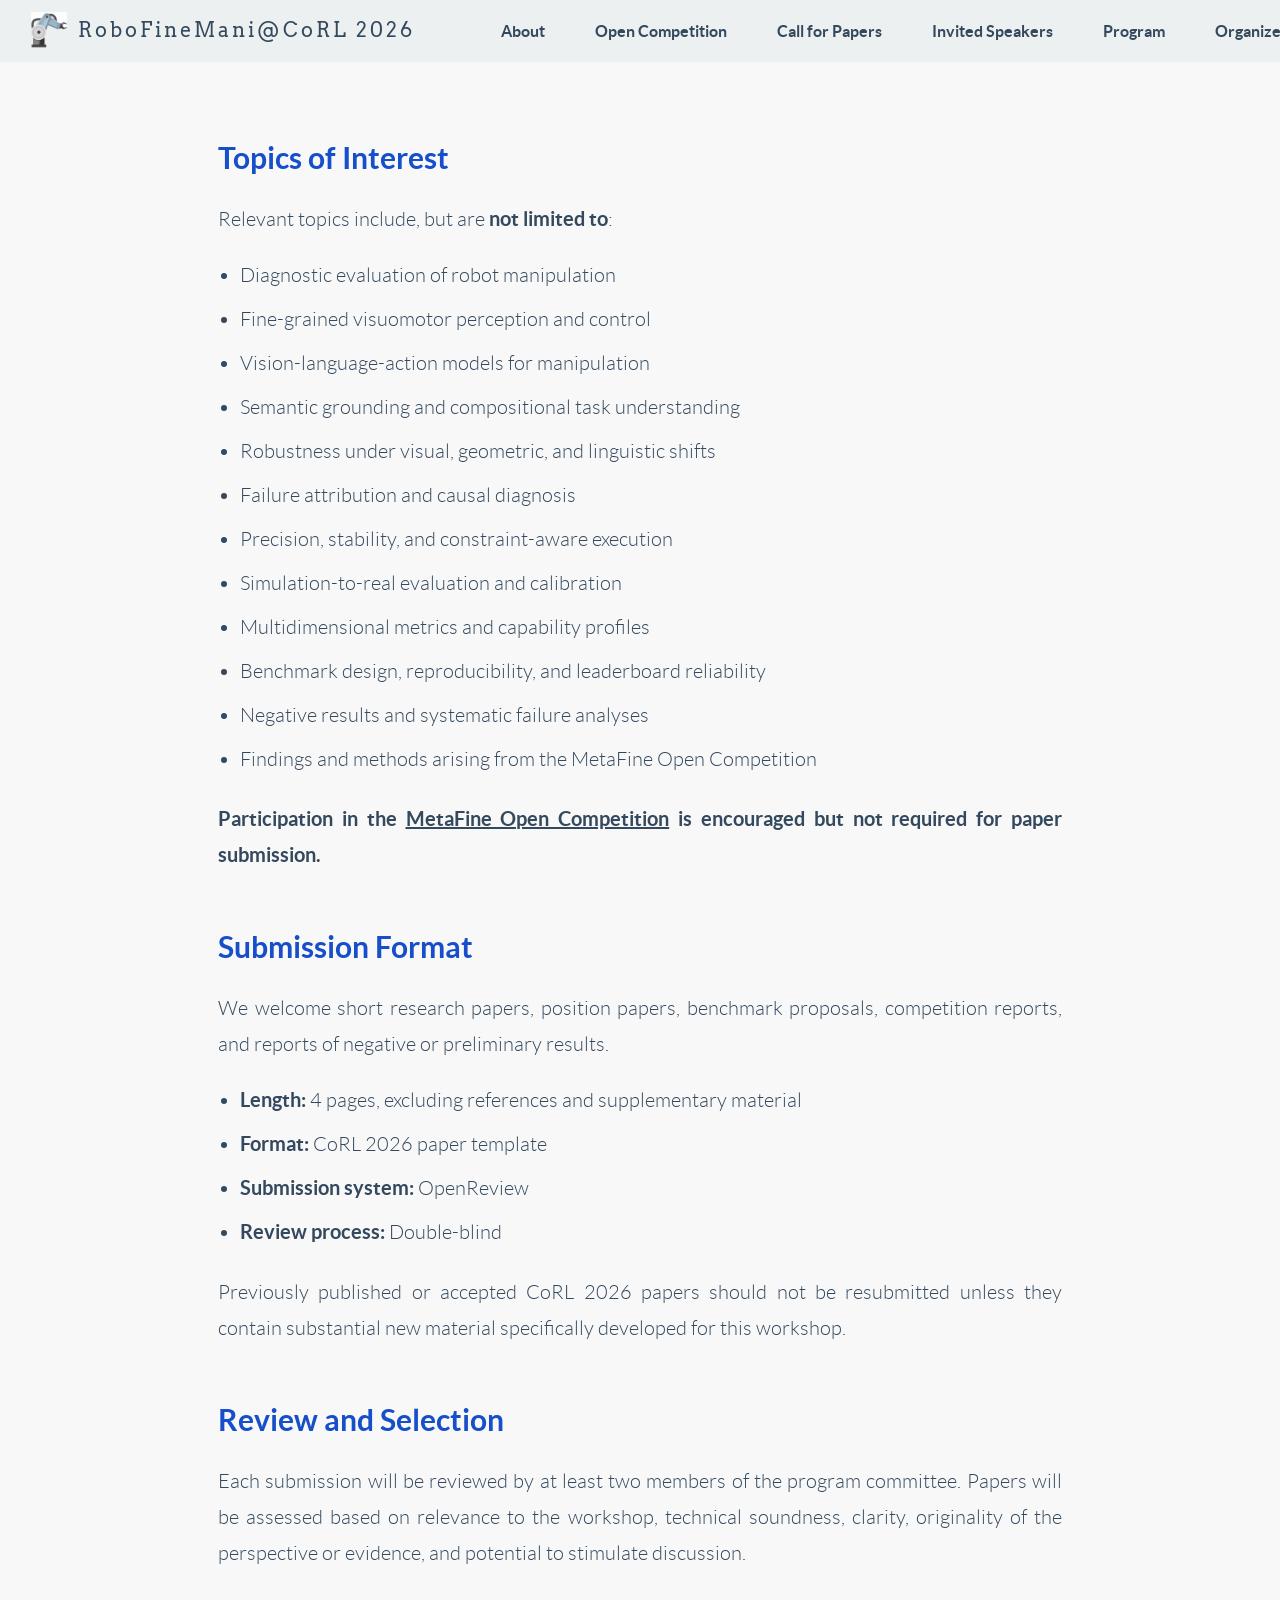
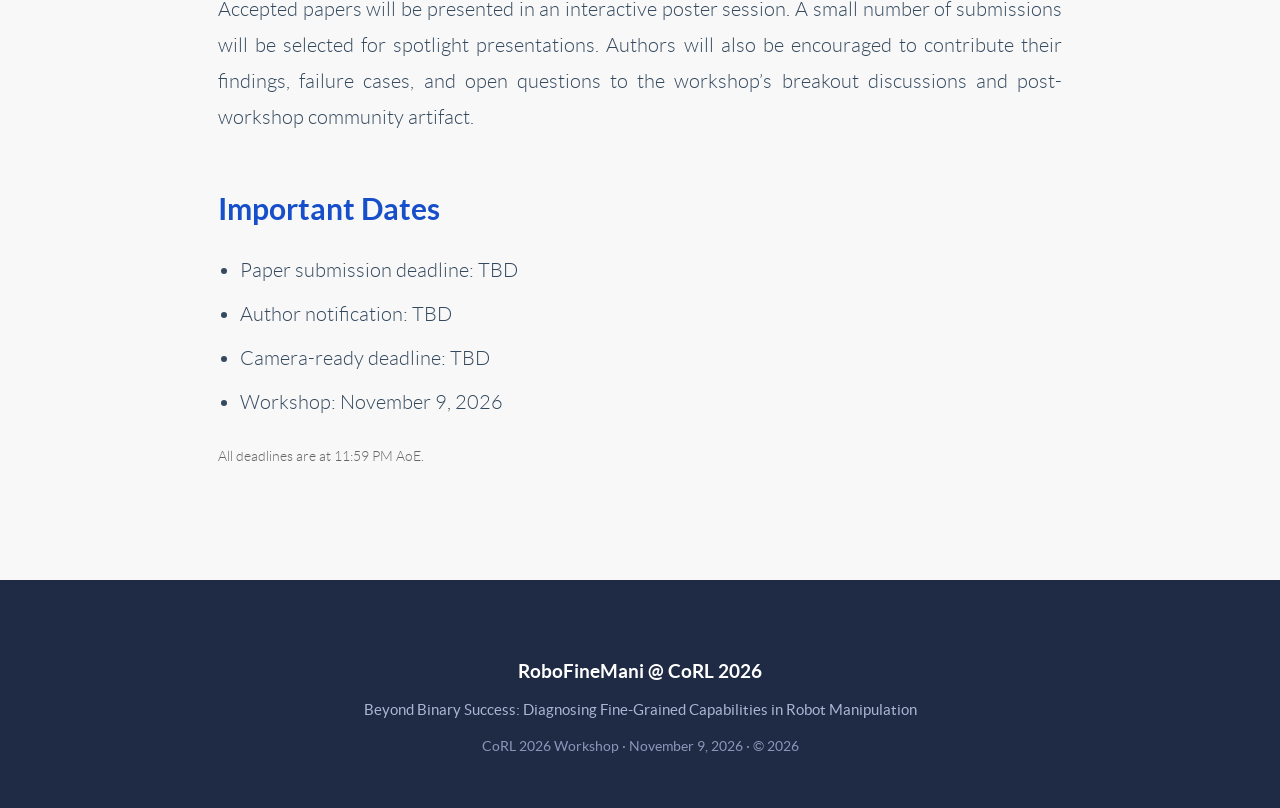
==== commit 3917bb0e: "Update cfp.html" ====
--- a/cfp.html
+++ b/cfp.html
@@ -51,12 +51,7 @@
     <!-- Content -->
     <div class="page-section">
         <div class="wrap wow fadeInUp">
-            <div class="page-head-block" style="border-bottom:none; padding-bottom:0;">
-                <h2 class="page-head">Call for Papers</h2>
-                <p class="page-head-sub">Evaluating, diagnosing, and improving fine-grained robot manipulation.</p>
-            </div>
-            <p class="lead-intro">Our workshop at CoRL 2026 invites submissions on the evaluation, diagnosis, and improvement of fine-grained robot manipulation. We particularly welcome new, preliminary, and in-progress work that moves beyond aggregate success rates and provides deeper insight into how robotic systems understand, perceive, and execute manipulation tasks.</p>
-
+    
             <h3 class="section-heading">Topics of Interest</h3>
             <p>Relevant topics include, but are <b>not limited to</b>:</p>
             <ul>
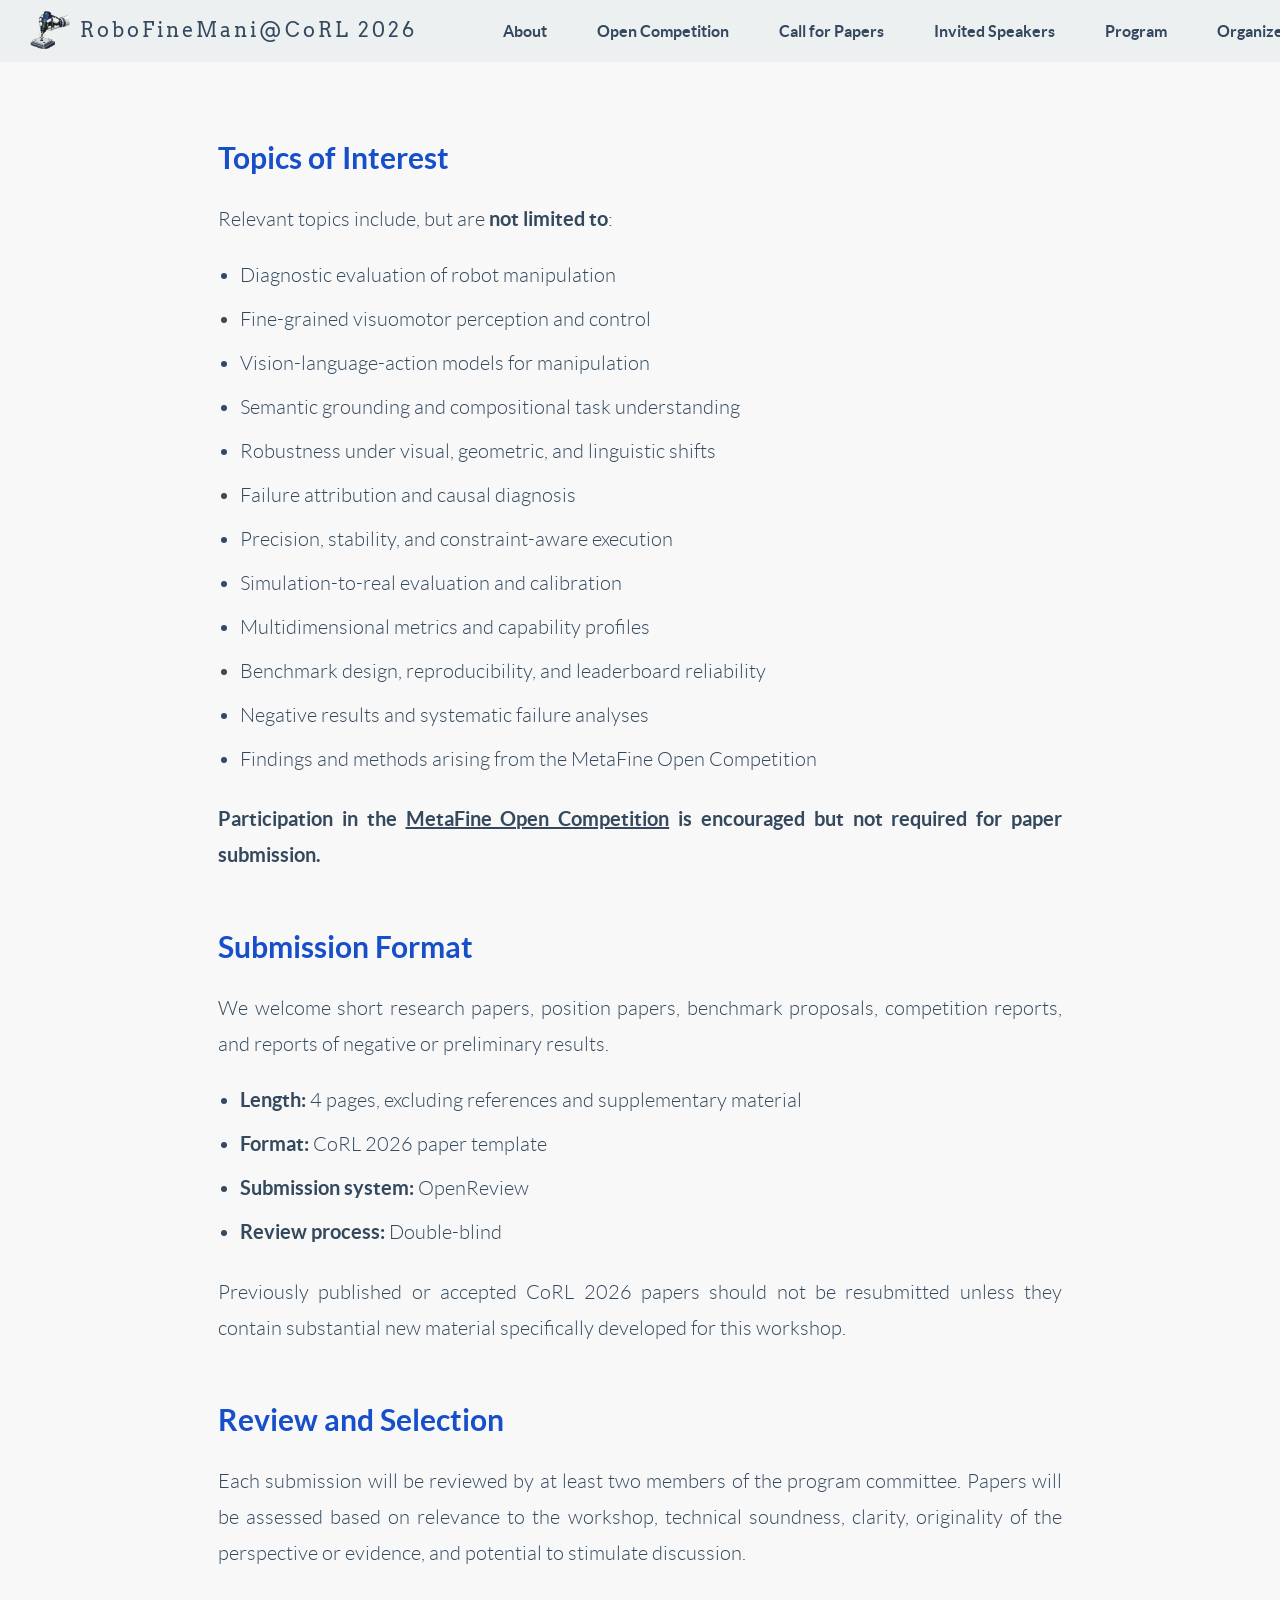
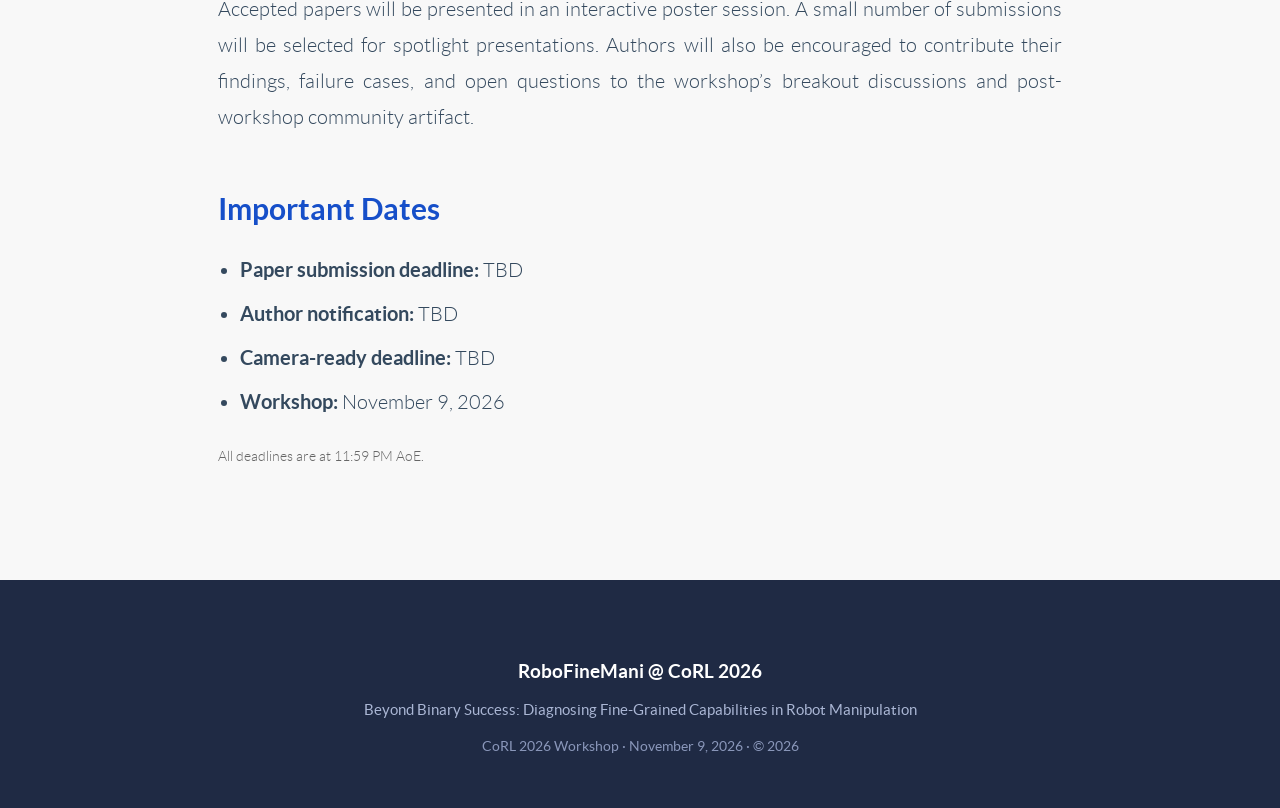
==== commit 6ba2b6d3: "Bold dates, tighter speaker spacing, new logo & cover, weixs avatar - Bold labels in Important Dates" ====
--- a/cfp.html
+++ b/cfp.html
@@ -6,7 +6,7 @@
     <meta name="viewport" content="width=device-width, initial-scale=1.0">
     <meta name="description" content="Call for Papers — RoboFineMani @ CoRL 2026">
     <title>Call for Papers — RoboFineMani @ CoRL 2026</title>
-    <link rel="icon" href="photo/arm.png">
+    <link rel="icon" href="photo/logo.png">
 
     <link href="css/bootstrap.min.css" rel="stylesheet">
     <link href="font-awesome/css/font-awesome.min.css" rel="stylesheet">
@@ -31,7 +31,7 @@
                     <span class="icon-bar"></span><span class="icon-bar"></span><span class="icon-bar"></span>
                 </button>
                 <a class="navbar-brand" style="font-size:20px; display: flex; align-items: center; margin-right: 25px;" href="index.html">
-                    <img src="photo/arm.png" style="height: 38px; margin-right: 10px;" alt="RoboFineMani Logo">
+                    <img src="photo/logo.png" style="height: 38px; margin-right: 10px;" alt="RoboFineMani Logo">
                     RoboFineMani@CoRL 2026
                 </a>
                 <div class="collapse navbar-collapse navbar-ex1-collapse" style="display: flex !important;">
@@ -86,10 +86,10 @@
 
             <h3 class="section-heading">Important Dates</h3>
             <ul>
-                <li>Paper submission deadline: TBD</li>
-                <li>Author notification: TBD</li>
-                <li>Camera-ready deadline: TBD</li>
-                <li>Workshop: November 9, 2026</li>
+                <li><b>Paper submission deadline:</b> TBD</li>
+                <li><b>Author notification:</b> TBD</li>
+                <li><b>Camera-ready deadline:</b> TBD</li>
+                <li><b>Workshop:</b> November 9, 2026</li>
             </ul>
             <p style="font-size:0.9em;color:#666;">All deadlines are at 11:59 PM AoE.</p>
         </div>
--- a/css/general.css
+++ b/css/general.css
@@ -257,9 +257,9 @@
 	left: 0;
 	width: 100%;
 	height: 100%;
-	background: url(../photo/background1.jpg) no-repeat center center;
+	background: linear-gradient(rgba(0,0,0,0.42), rgba(0,0,0,0.42)), url(../photo/background1.jpg) no-repeat center center;
 	background-size: cover;
-	filter: blur(5px);
+	filter: blur(7px);
 	z-index: -1;
 }
 
--- a/css/site.css
+++ b/css/site.css
@@ -71,8 +71,6 @@
 .page-head-block {
     text-align: left;
     margin-bottom: 46px;
-    padding-bottom: 30px;
-    border-bottom: 1px solid #e6e6e6;
 }
 .page-head {
     color: #164FC9;
@@ -124,7 +122,7 @@
     margin: 52px 0 24px;
 }
 /* wider column so the 4 speakers sit on a single row */
-.wrap.people-wrap { max-width: 1280px; }
+.wrap.people-wrap { max-width: 1140px; }
 /* wider still so all 5 organizers sit on a single row */
 .wrap.people-wrap-5 { max-width: 1280px; }
 .person {
@@ -135,15 +133,15 @@
     min-width: 168px;      /* photo width; box hugs its widest child */
 }
 /* speakers: fixed equal-width columns → perfectly even spacing */
-.people-wrap .person { width: 270px; min-width: 270px; }
-.people-wrap .people-grid { gap: 48px 40px; }
+.people-wrap .person { width: 250px; min-width: 250px; }
+.people-wrap .people-grid { gap: 48px 20px; }
 .person img {
     width: 168px;
     height: 168px;
     border-radius: 50%;
     object-fit: cover;
     margin-bottom: 12px;
-    background: #e9eef9;
+    background: #fff;
     border: 3px solid #fff;
     box-shadow: 0 3px 12px rgba(0,0,0,0.12);
 }
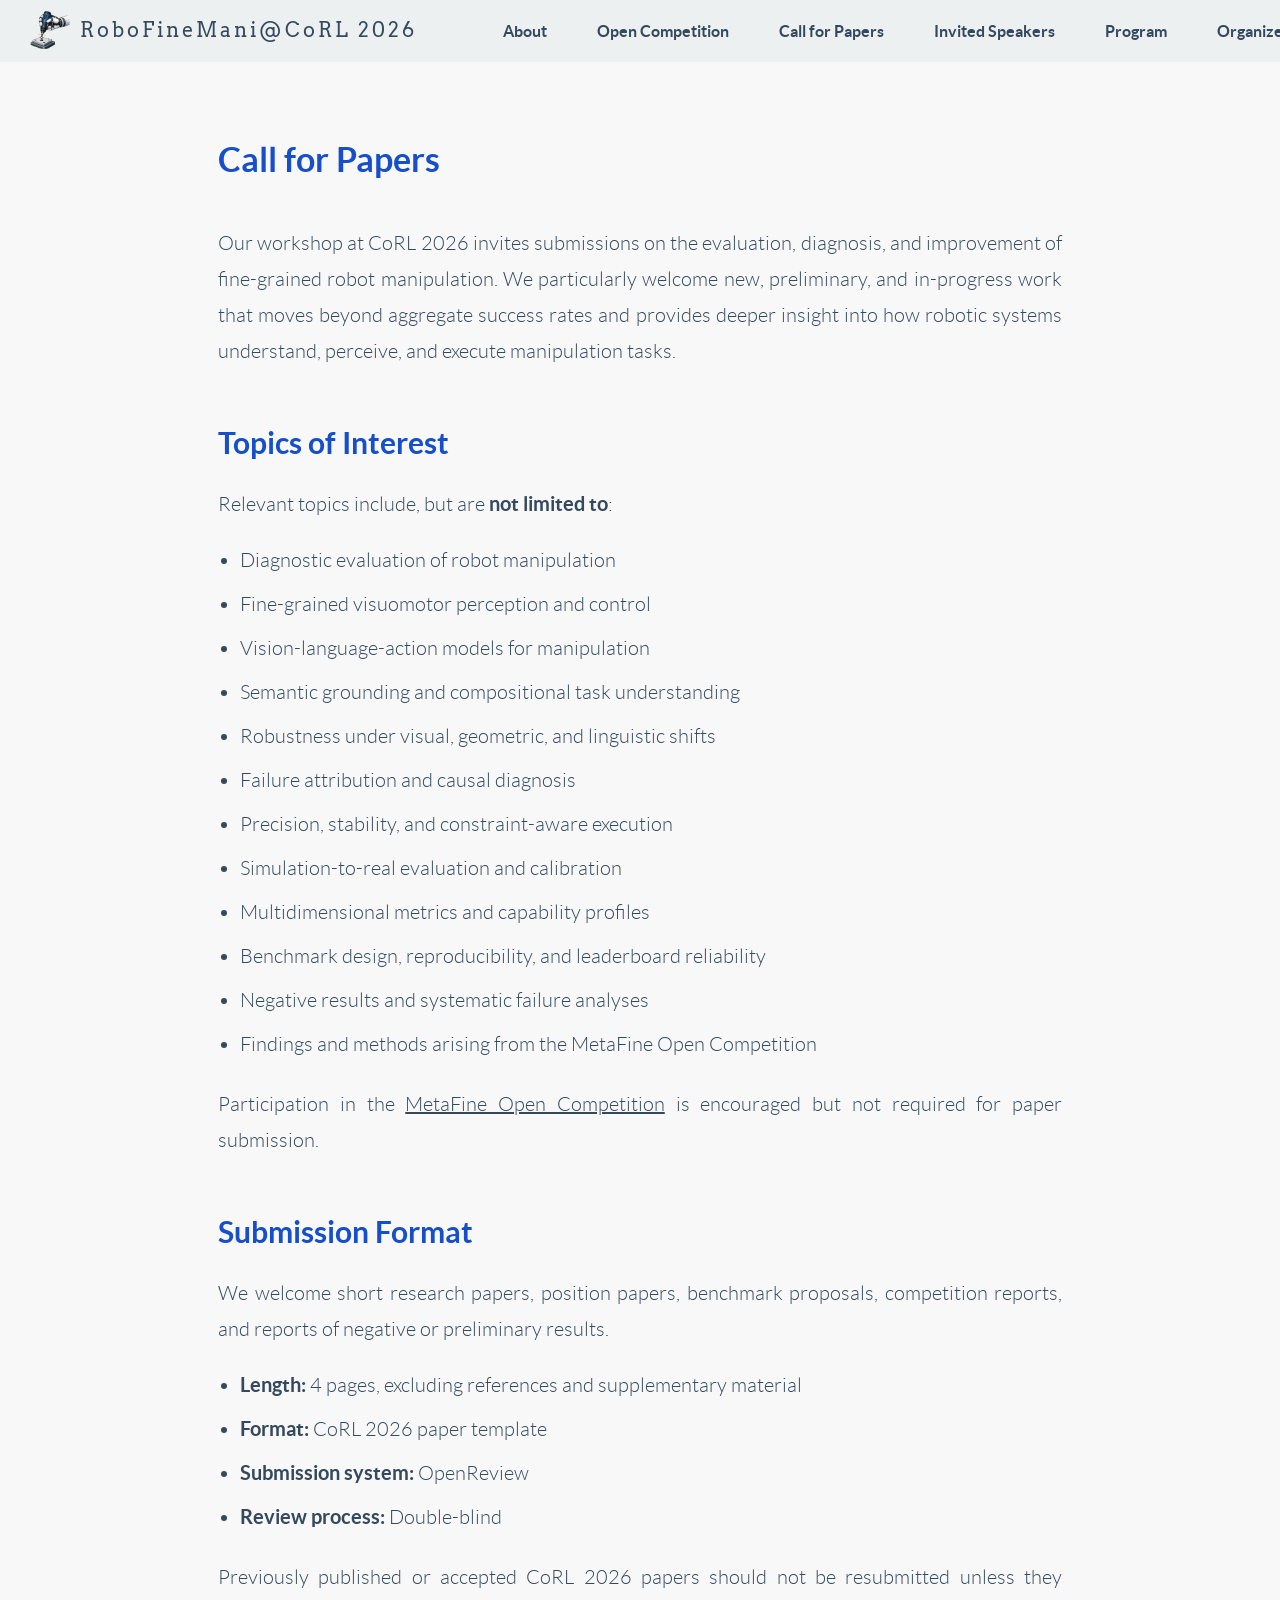
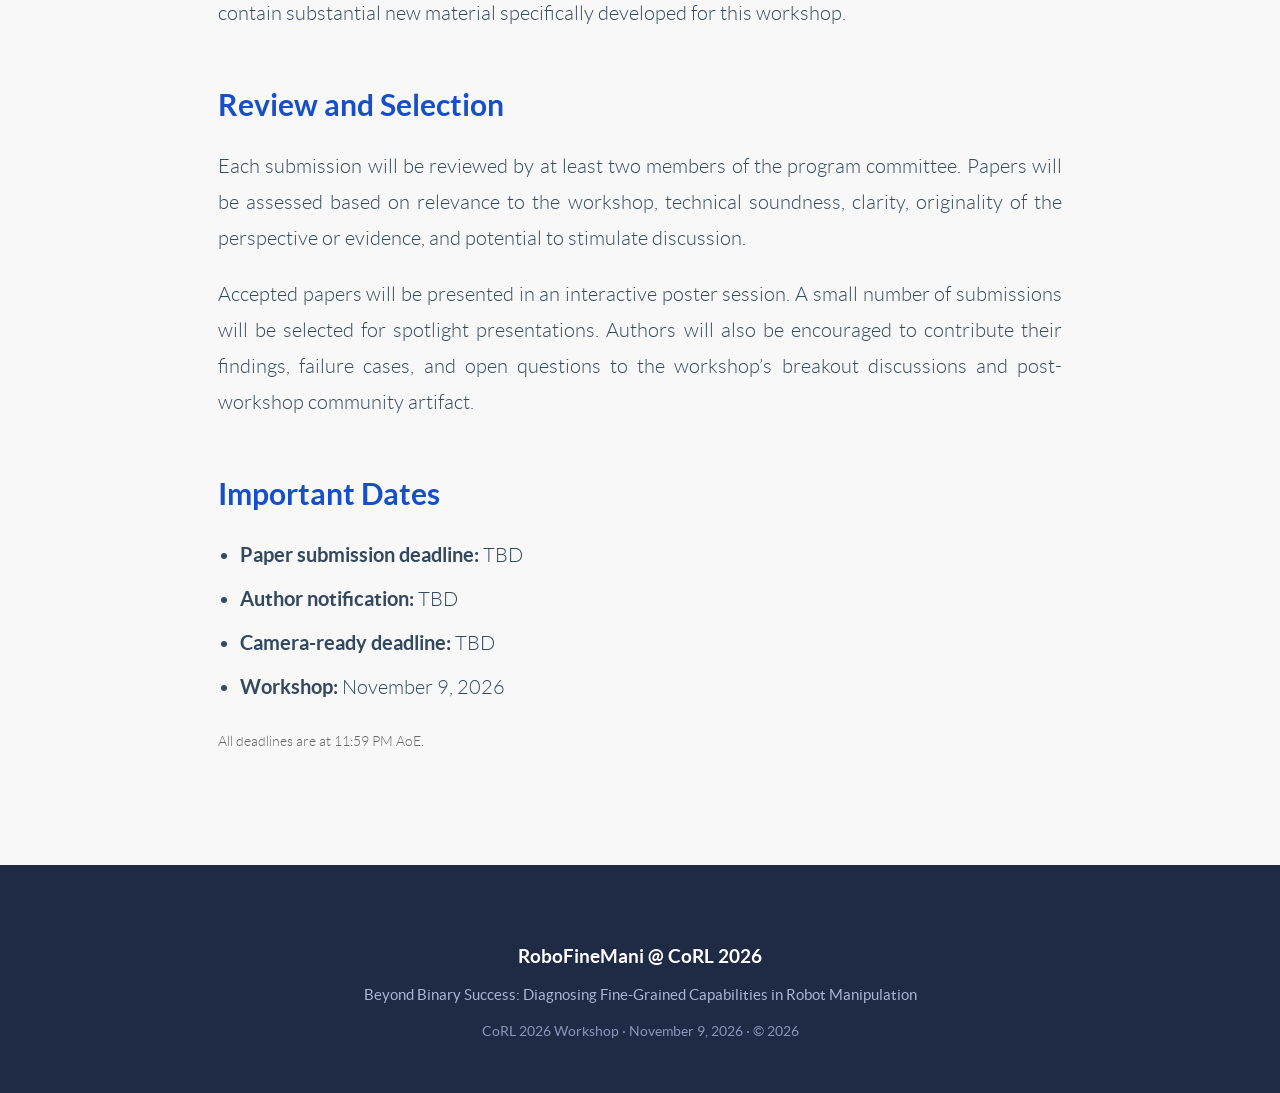
==== commit 48205953: "Restore CFP intro paragraph and title, unbold participation note Co-Authored-By: Claude Opus 4.8 (1M" ====
--- a/cfp.html
+++ b/cfp.html
@@ -52,6 +52,11 @@
     <div class="page-section">
         <div class="wrap wow fadeInUp">
     
+            <div class="page-head-block">
+                <h2 class="page-head">Call for Papers</h2>
+            </div>
+            <p class="lead-intro">Our workshop at CoRL 2026 invites submissions on the evaluation, diagnosis, and improvement of fine-grained robot manipulation. We particularly welcome new, preliminary, and in-progress work that moves beyond aggregate success rates and provides deeper insight into how robotic systems understand, perceive, and execute manipulation tasks.</p>
+
             <h3 class="section-heading">Topics of Interest</h3>
             <p>Relevant topics include, but are <b>not limited to</b>:</p>
             <ul>
@@ -68,7 +73,7 @@
                 <li>Negative results and systematic failure analyses</li>
                 <li>Findings and methods arising from the MetaFine Open Competition</li>
             </ul>
-            <p><b>Participation in the <a href="competition.html">MetaFine Open Competition</a> is encouraged but not required for paper submission.</b></p>
+            <p>Participation in the <a href="competition.html">MetaFine Open Competition</a> is encouraged but not required for paper submission.</p>
 
             <h3 class="section-heading">Submission Format</h3>
             <p>We welcome short research papers, position papers, benchmark proposals, competition reports, and reports of negative or preliminary results.</p>
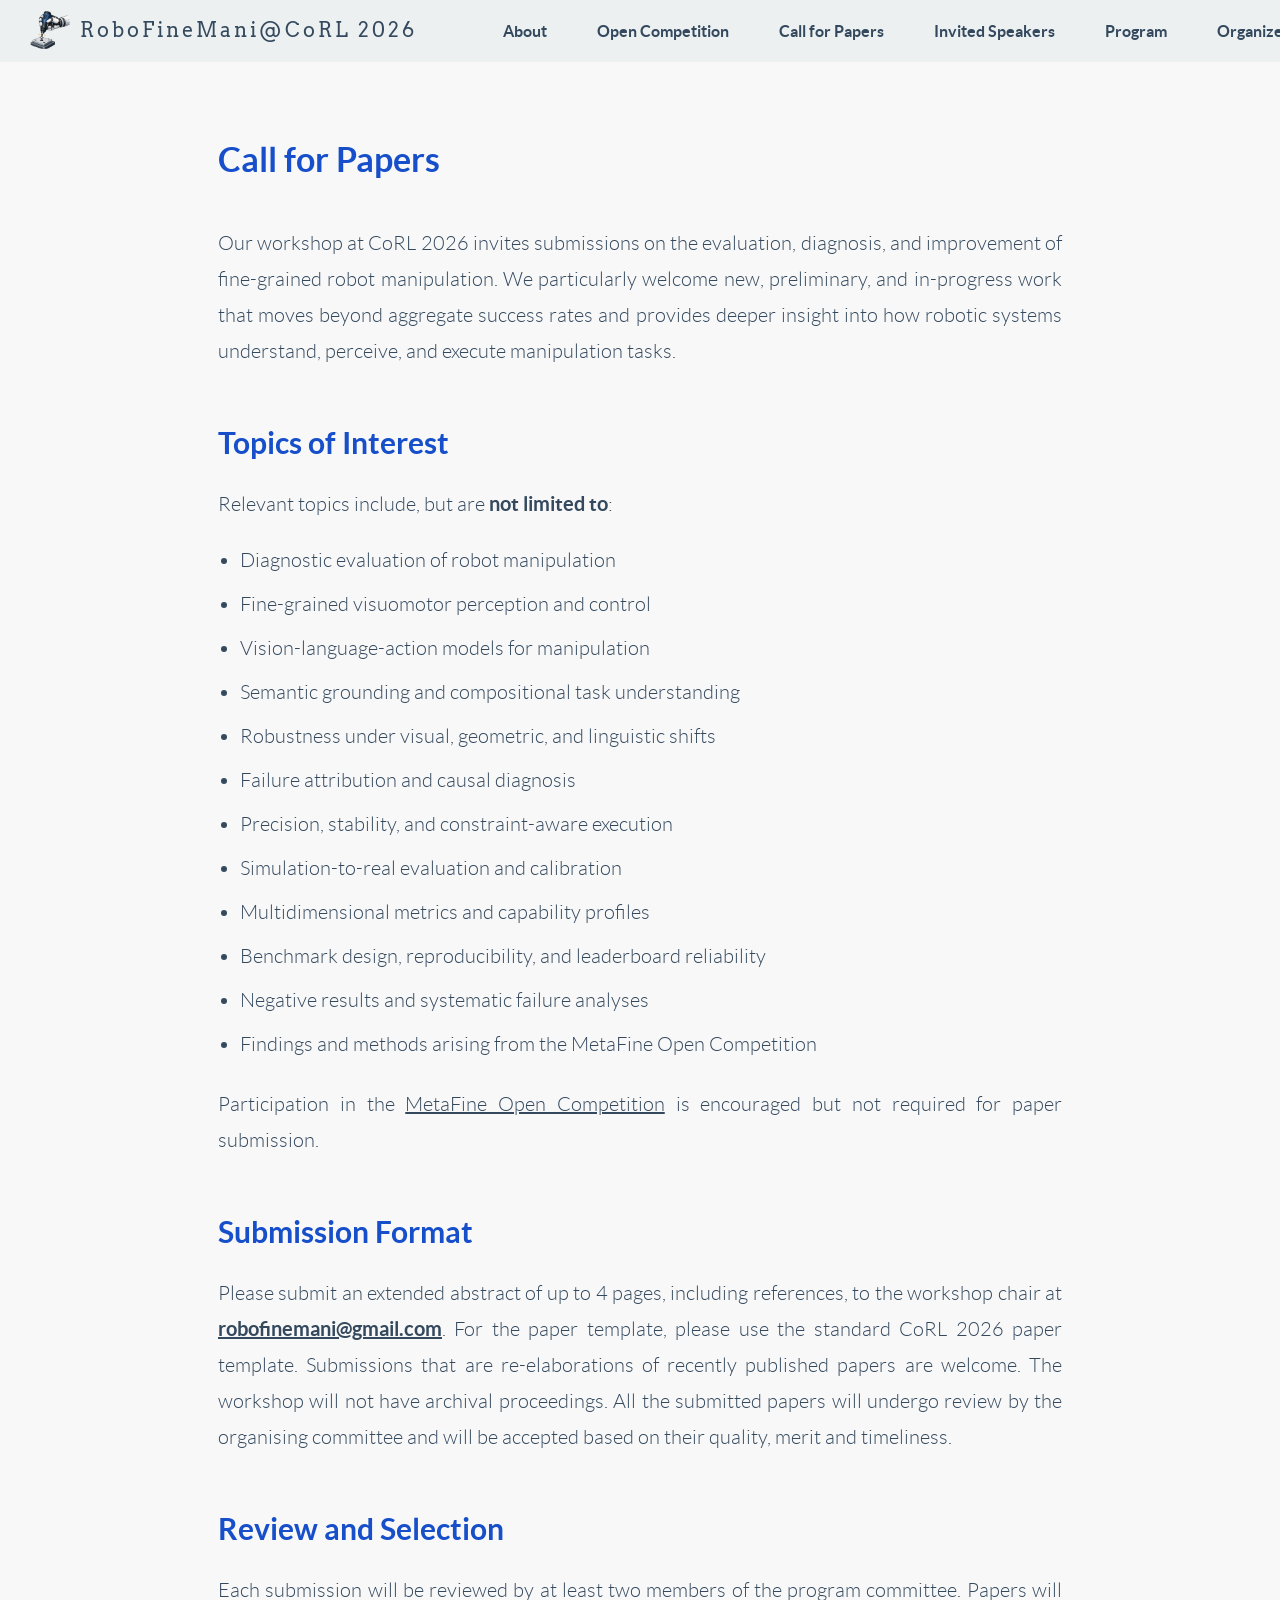
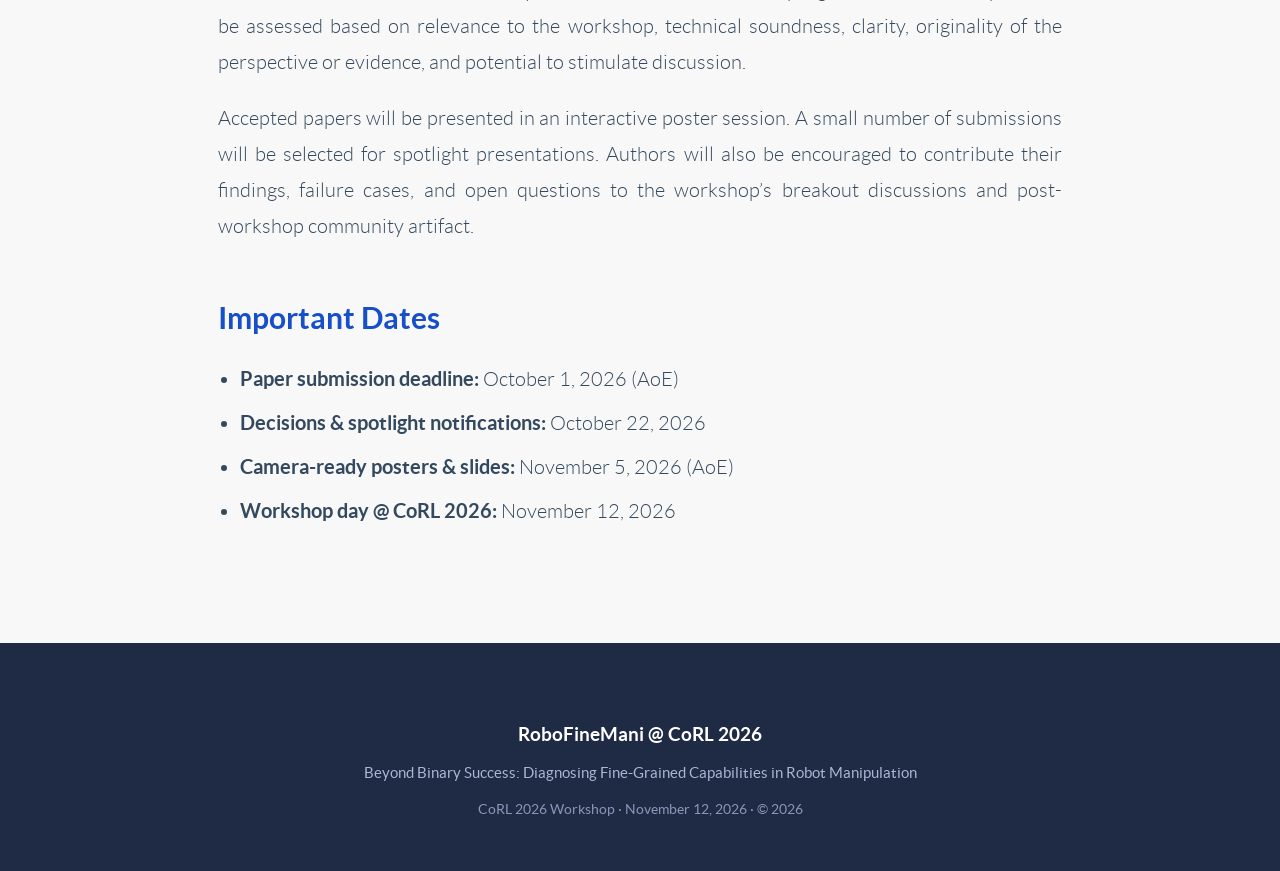
==== commit a2ff06dd: "Update dates to Nov 12, add prize table, email submission, concrete CFP timeline - Cover: Time set t" ====
--- a/cfp.html
+++ b/cfp.html
@@ -76,14 +76,7 @@
             <p>Participation in the <a href="competition.html">MetaFine Open Competition</a> is encouraged but not required for paper submission.</p>
 
             <h3 class="section-heading">Submission Format</h3>
-            <p>We welcome short research papers, position papers, benchmark proposals, competition reports, and reports of negative or preliminary results.</p>
-            <ul>
-                <li><b>Length:</b> 4 pages, excluding references and supplementary material</li>
-                <li><b>Format:</b> CoRL 2026 paper template</li>
-                <li><b>Submission system:</b> OpenReview</li>
-                <li><b>Review process:</b> Double-blind</li>
-            </ul>
-            <p>Previously published or accepted CoRL 2026 papers should not be resubmitted unless they contain substantial new material specifically developed for this workshop.</p>
+            <p>Please submit an extended abstract of up to 4 pages, including references, to the workshop chair at <a href="mailto:robofinemani@gmail.com"><b>robofinemani@gmail.com</b></a>. For the paper template, please use the standard CoRL 2026 paper template. Submissions that are re-elaborations of recently published papers are welcome. The workshop will not have archival proceedings. All the submitted papers will undergo review by the organising committee and will be accepted based on their quality, merit and timeliness.</p>
 
             <h3 class="section-heading">Review and Selection</h3>
             <p>Each submission will be reviewed by at least two members of the program committee. Papers will be assessed based on relevance to the workshop, technical soundness, clarity, originality of the perspective or evidence, and potential to stimulate discussion.</p>
@@ -91,19 +84,18 @@
 
             <h3 class="section-heading">Important Dates</h3>
             <ul>
-                <li><b>Paper submission deadline:</b> TBD</li>
-                <li><b>Author notification:</b> TBD</li>
-                <li><b>Camera-ready deadline:</b> TBD</li>
-                <li><b>Workshop:</b> November 9, 2026</li>
+                <li><b>Paper submission deadline:</b> October 1, 2026 (AoE)</li>
+                <li><b>Decisions &amp; spotlight notifications:</b> October 22, 2026</li>
+                <li><b>Camera-ready posters &amp; slides:</b> November 5, 2026 (AoE)</li>
+                <li><b>Workshop day @ CoRL 2026:</b> November 12, 2026</li>
             </ul>
-            <p style="font-size:0.9em;color:#666;">All deadlines are at 11:59 PM AoE.</p>
         </div>
     </div>
 
     <footer class="site-footer">
         <div class="footer-title">RoboFineMani @ CoRL 2026</div>
         <div class="footer-sub">Beyond Binary Success: Diagnosing Fine-Grained Capabilities in Robot Manipulation</div>
-        <div class="footer-meta">CoRL 2026 Workshop &middot; November 9, 2026 &middot; &copy; 2026</div>
+        <div class="footer-meta">CoRL 2026 Workshop &middot; November 12, 2026 &middot; &copy; 2026</div>
     </footer>
 
     <script src="js/jquery-1.10.2.js"></script>
--- a/css/site.css
+++ b/css/site.css
@@ -238,3 +238,187 @@
     .content-section-a { padding: 5px 20px; }
     .intro-header .page-title { font-size: 0.5em; }
 }
+
+/* --- Competition registration form --------------------------- */
+.reg-form {
+    background: #ffffff;
+    border: 1px solid #e3e6ea;
+    border-radius: 6px;
+    padding: 28px 30px 24px;
+    margin: 6px 0 10px;
+}
+.reg-row { display: flex; gap: 22px; flex-wrap: wrap; }
+.reg-row .reg-field { flex: 1 1 280px; }
+.reg-field { margin-bottom: 18px; }
+.reg-field label {
+    display: block;
+    font-family: "Lato", Helvetica, Arial, sans-serif;
+    font-weight: 700;
+    font-size: 15px;
+    color: #34495E;
+    margin-bottom: 6px;
+}
+.reg-req { color: #164FC9; }
+.reg-field input[type="text"],
+.reg-field input[type="email"],
+.reg-field textarea {
+    width: 100%;
+    padding: 9px 12px;
+    font-family: "Lato", Helvetica, Arial, sans-serif;
+    font-size: 15px;
+    color: #34495E;
+    border: 1px solid #cfd6dd;
+    border-radius: 4px;
+    background: #fdfdfd;
+    transition: border-color 0.15s ease;
+}
+.reg-field input:focus,
+.reg-field textarea:focus {
+    outline: none;
+    border-color: #164FC9;
+}
+.reg-check label { font-weight: 400; font-size: 14.5px; }
+.reg-check input[type="checkbox"] { margin-right: 8px; }
+.reg-submit {
+    display: inline-block;
+    background: #164FC9;
+    color: #ffffff;
+    border: none;
+    border-radius: 4px;
+    padding: 11px 30px;
+    font-family: "Lato", Helvetica, Arial, sans-serif;
+    font-weight: 700;
+    font-size: 15px;
+    letter-spacing: 0.5px;
+    cursor: pointer;
+    transition: background 0.15s ease;
+}
+.reg-submit:hover { background: #0f3c9e; }
+.reg-submit:disabled { background: #8fa6d9; cursor: default; }
+.reg-status { margin: 14px 0 0; font-size: 15px; display: none; }
+.reg-status.reg-ok { display: block; color: #1e7e34; }
+.reg-status.reg-error { display: block; color: #c0392b; }
+
+/* --- Task video scroll bar ----------------------------------- */
+.task-bar { margin: 28px 0 6px; }
+.task-bar-head {
+    display: flex;
+    align-items: baseline;
+    justify-content: space-between;
+    margin-bottom: 10px;
+    padding: 0 2px;
+}
+.task-bar-label {
+    font-family: "Courier New", Courier, monospace;
+    font-size: 11px;
+    text-transform: uppercase;
+    letter-spacing: 1.5px;
+    color: #8a97a5;
+}
+.task-bar-nav { display: flex; gap: 8px; }
+.task-nav-btn {
+    height: 32px;
+    width: 32px;
+    border-radius: 50%;
+    border: 1px solid #dde3e9;
+    background: #ffffff;
+    color: #34495E;
+    display: flex;
+    align-items: center;
+    justify-content: center;
+    cursor: pointer;
+    padding: 0;
+    transition: background 0.15s ease, border-color 0.15s ease;
+}
+.task-nav-btn:hover { background: #eef2f7; border-color: #164FC9; color: #164FC9; }
+@media (max-width: 767px) { .task-bar-nav { display: none; } }
+.task-scroller {
+    overflow-x: auto;
+    scroll-behavior: smooth;
+    scroll-snap-type: x mandatory;
+    -webkit-overflow-scrolling: touch;
+    scrollbar-width: none;
+    margin: 0 -2px;
+    padding: 0 2px;
+}
+.task-scroller::-webkit-scrollbar { display: none; }
+.task-track {
+    display: flex;
+    gap: 16px;
+    padding-bottom: 8px;
+}
+.task-card {
+    scroll-snap-align: start;
+    flex: 0 0 auto;
+    width: 280px;
+    margin: 0;
+    border-radius: 8px;
+    overflow: hidden;
+    background: #ffffff;
+    border: 1px solid #e3e6ea;
+    box-shadow: 0 1px 3px rgba(22, 79, 201, 0.06);
+}
+.task-video-box {
+    aspect-ratio: 4 / 3;
+    background: #eef1f4;
+    overflow: hidden;
+}
+.task-video-box video {
+    width: 100%;
+    height: 100%;
+    object-fit: cover;
+    display: block;
+}
+.task-card figcaption { padding: 12px 14px 14px; }
+.task-card .task-name {
+    font-family: "Lato", Helvetica, Arial, sans-serif;
+    font-weight: 700;
+    font-size: 15px;
+    color: #164FC9;
+    margin-bottom: 3px;
+}
+.task-card .task-eg {
+    font-family: "Lato", Helvetica, Arial, sans-serif;
+    font-size: 13px;
+    line-height: 1.5;
+    color: #6b7a89;
+}
+
+/* --- Resource cards (Data / Platform) ------------------------ */
+.res-cards { display: flex; gap: 28px; flex-wrap: wrap; margin: 26px 0 6px; }
+.res-card {
+    flex: 1 1 300px;
+    max-width: 420px;
+    display: block;
+    padding: 16px 22px;
+    border-radius: 8px;
+    border: 1px solid #e3e6ea;
+    background: #ffffff;
+    box-shadow: 0 1px 3px rgba(22, 79, 201, 0.06);
+    text-decoration: none !important;
+    transition: border-color 0.15s ease, box-shadow 0.15s ease;
+}
+.res-card:hover {
+    border-color: #164FC9;
+    box-shadow: 0 3px 10px rgba(22, 79, 201, 0.12);
+}
+.res-card-label {
+    display: block;
+    font-family: "Courier New", Courier, monospace;
+    font-size: 11px;
+    text-transform: uppercase;
+    letter-spacing: 1.5px;
+    color: #8a97a5;
+    margin-bottom: 6px;
+}
+.res-card-value {
+    display: flex;
+    align-items: center;
+    font-family: "Lato", Helvetica, Arial, sans-serif;
+    font-weight: 700;
+    font-size: 16px;
+    color: #164FC9;
+    word-break: break-all;
+}
+.res-card-value .fa { font-size: 20px; }
+.res-hf { font-size: 18px; line-height: 1; }
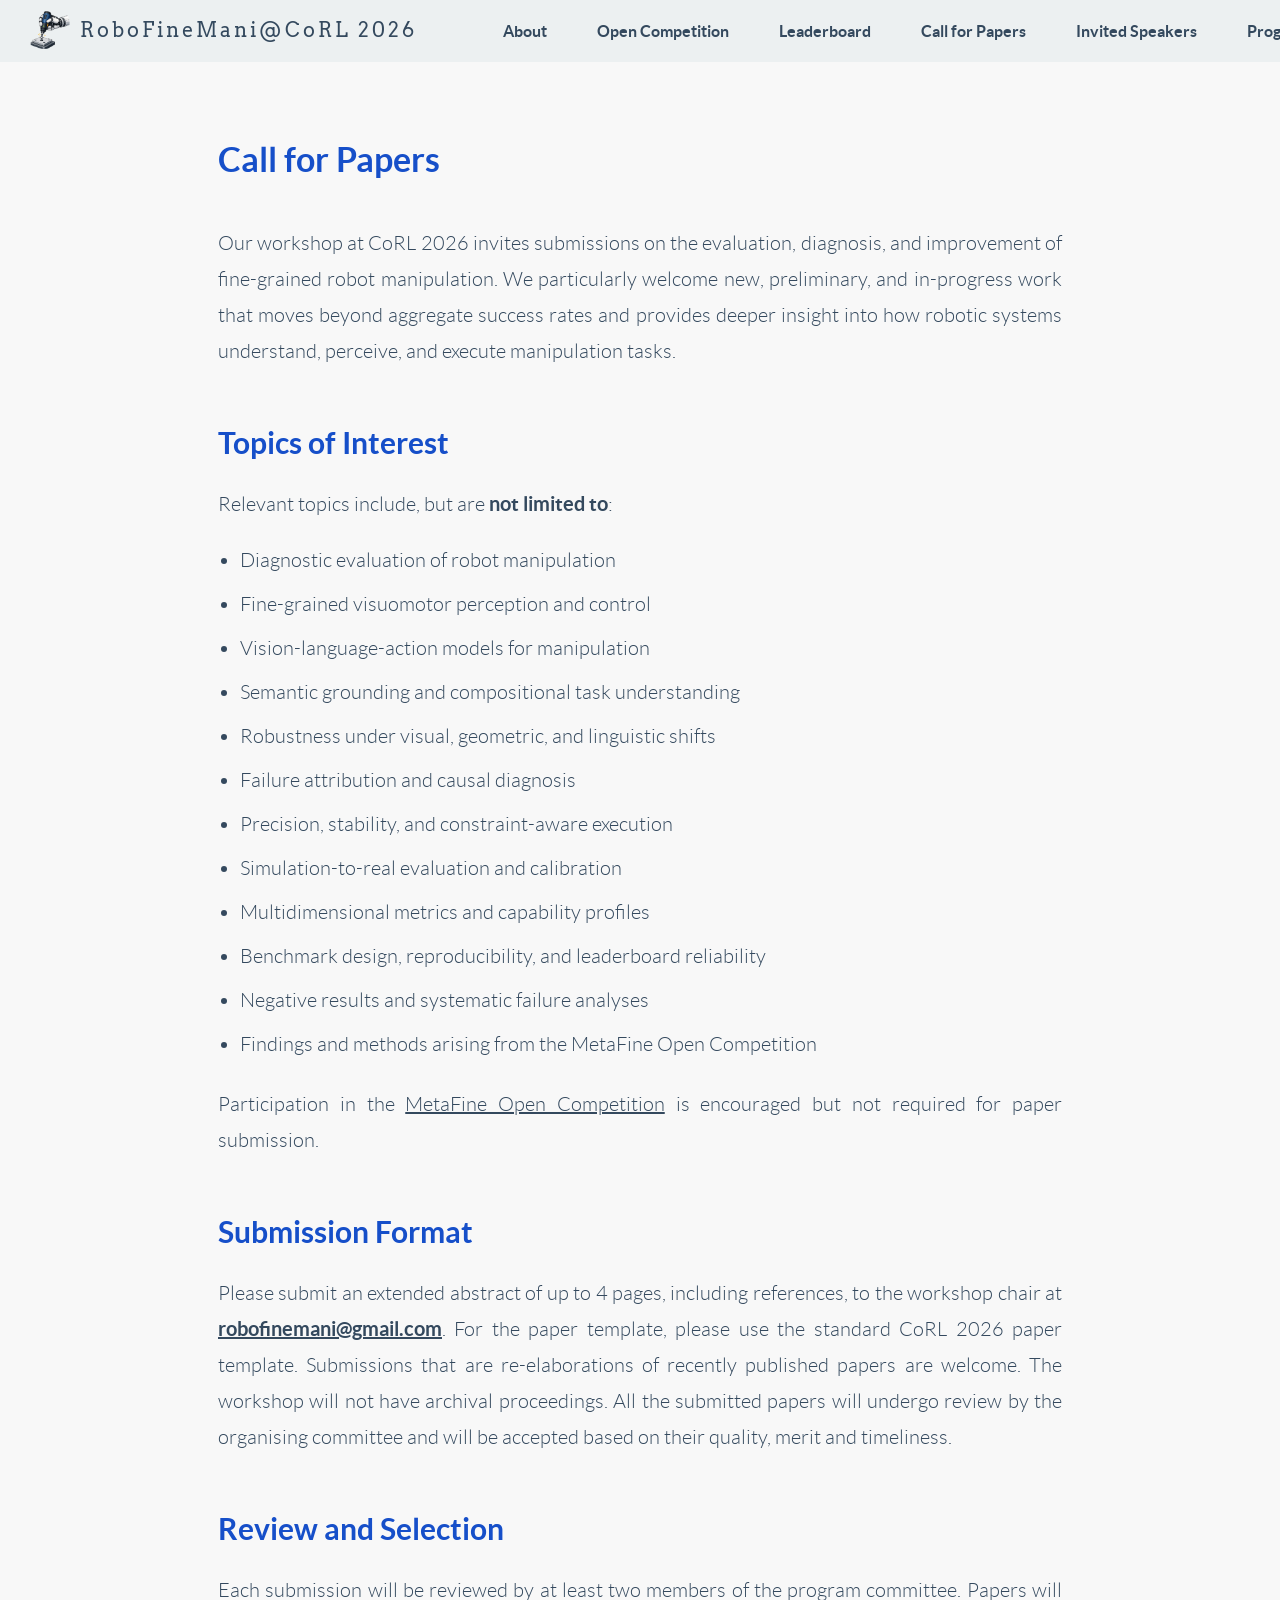
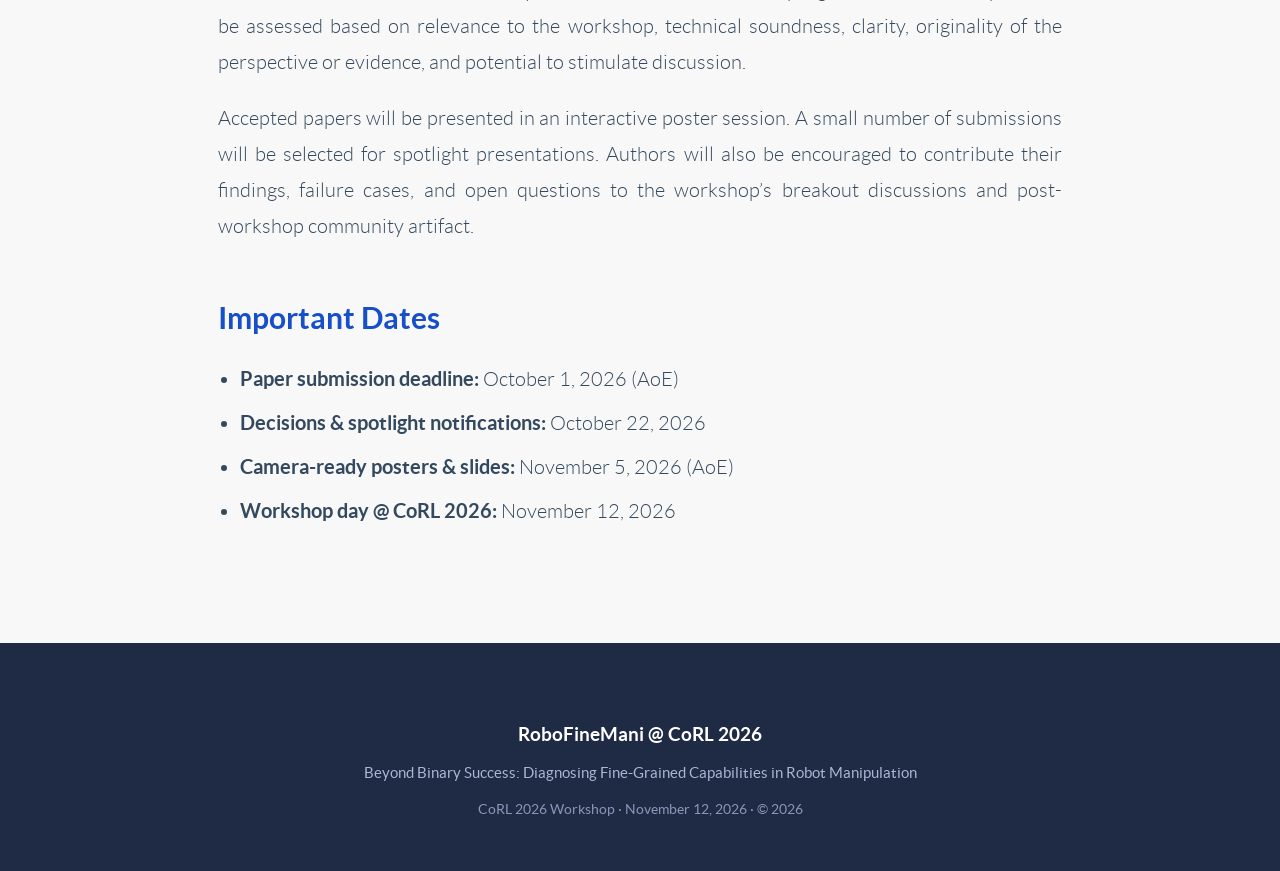
==== commit 34e8b740: "Add public Leaderboard page with π0 baseline, nav item, and Overview release note - New leaderboard." ====
--- a/cfp.html
+++ b/cfp.html
@@ -38,6 +38,7 @@
                     <ul class="nav navbar-nav" style="display: flex; flex-direction: row;">
                         <li class="menuItem" style="padding: 0 10px;"><a href="index.html">About</a></li>
                         <li class="menuItem" style="padding: 0 10px;"><a href="competition.html">Open Competition</a></li>
+                        <li class="menuItem" style="padding: 0 10px;"><a href="leaderboard.html">Leaderboard</a></li>
                         <li class="menuItem active" style="padding: 0 10px;"><a href="cfp.html">Call for Papers</a></li>
                         <li class="menuItem" style="padding: 0 10px;"><a href="speakers.html">Invited Speakers</a></li>
                         <li class="menuItem" style="padding: 0 10px;"><a href="program.html">Program</a></li>
--- a/css/site.css
+++ b/css/site.css
@@ -422,3 +422,101 @@
 }
 .res-card-value .fa { font-size: 20px; }
 .res-hf { font-size: 18px; line-height: 1; }
+
+/* --- Competition leaderboard --------------------------------- */
+.lb { margin: 6px 0 10px; }
+.lb-head {
+    display: flex;
+    align-items: center;
+    justify-content: space-between;
+    margin-bottom: 10px;
+    padding: 0 2px;
+    flex-wrap: wrap;
+    gap: 8px;
+}
+.lb-label {
+    font-family: "Courier New", Courier, monospace;
+    font-size: 11px;
+    text-transform: uppercase;
+    letter-spacing: 1.5px;
+    color: #8a97a5;
+}
+.lb-tabs { display: flex; gap: 6px; }
+.lb-tab {
+    font-family: "Lato", Helvetica, Arial, sans-serif;
+    font-size: 13px;
+    font-weight: 700;
+    padding: 5px 14px;
+    border-radius: 999px;
+    border: 1px solid #dde3e9;
+    background: #ffffff;
+    color: #34495E;
+    cursor: pointer;
+    transition: background 0.15s ease, border-color 0.15s ease, color 0.15s ease;
+}
+.lb-tab:hover { border-color: #164FC9; color: #164FC9; }
+.lb-tab.active { background: #164FC9; border-color: #164FC9; color: #ffffff; }
+.lb-scroll {
+    overflow-x: auto;
+    background: #ffffff;
+    border: 1px solid #e3e6ea;
+    border-radius: 8px;
+    box-shadow: 0 1px 3px rgba(22, 79, 201, 0.06);
+}
+.lb-table {
+    width: 100%;
+    border-collapse: collapse;
+    font-family: "Lato", Helvetica, Arial, sans-serif;
+    font-size: 16px;
+    color: #34495E;
+}
+.lb-table th, .lb-table td {
+    padding: 12px 16px;
+    border-bottom: 1px solid #eef1f4;
+    white-space: nowrap;
+}
+.lb-table thead th {
+    font-size: 12px;
+    font-weight: 700;
+    text-transform: uppercase;
+    letter-spacing: 1px;
+    color: #8a97a5;
+    background: #f9fafb;
+    border-bottom: 1px solid #e3e6ea;
+}
+.lb-table tbody tr:last-child td { border-bottom: none; }
+.lb-table tbody tr:hover td { background: #f7f9fc; }
+.lb-rank { width: 52px; text-align: center; font-weight: 700; }
+.lb-num { text-align: right; font-variant-numeric: tabular-nums; }
+.lb-team { text-align: left; }
+.lb-team-name { font-weight: 700; }
+.lb-aff { display: block; font-size: 13px; font-weight: 300; color: #8a97a5; margin-top: 2px; }
+.lb-badge {
+    display: inline-block;
+    margin-left: 8px;
+    padding: 1px 8px;
+    border-radius: 999px;
+    font-family: "Courier New", Courier, monospace;
+    font-size: 10px;
+    text-transform: uppercase;
+    letter-spacing: 1px;
+    color: #164FC9;
+    background: #e9eefb;
+    vertical-align: middle;
+}
+.lb-overall { font-weight: 700; color: #164FC9; }
+.lb-table thead th.lb-overall { color: #164FC9; }
+.lb-baseline td { color: #6b7a89; }
+.lb-baseline td.lb-overall { color: #164FC9; }
+.lb-empty { text-align: center; color: #8a97a5; font-weight: 300; padding: 24px; }
+.lb-foot {
+    font-family: "Lato", Helvetica, Arial, sans-serif;
+    font-size: 14px;
+    font-weight: 300;
+    color: #8a97a5;
+    margin-top: 10px;
+    padding: 0 2px;
+}
+
+/* release note under resource cards */
+.page-section p.lb-release { margin-top: 26px; }
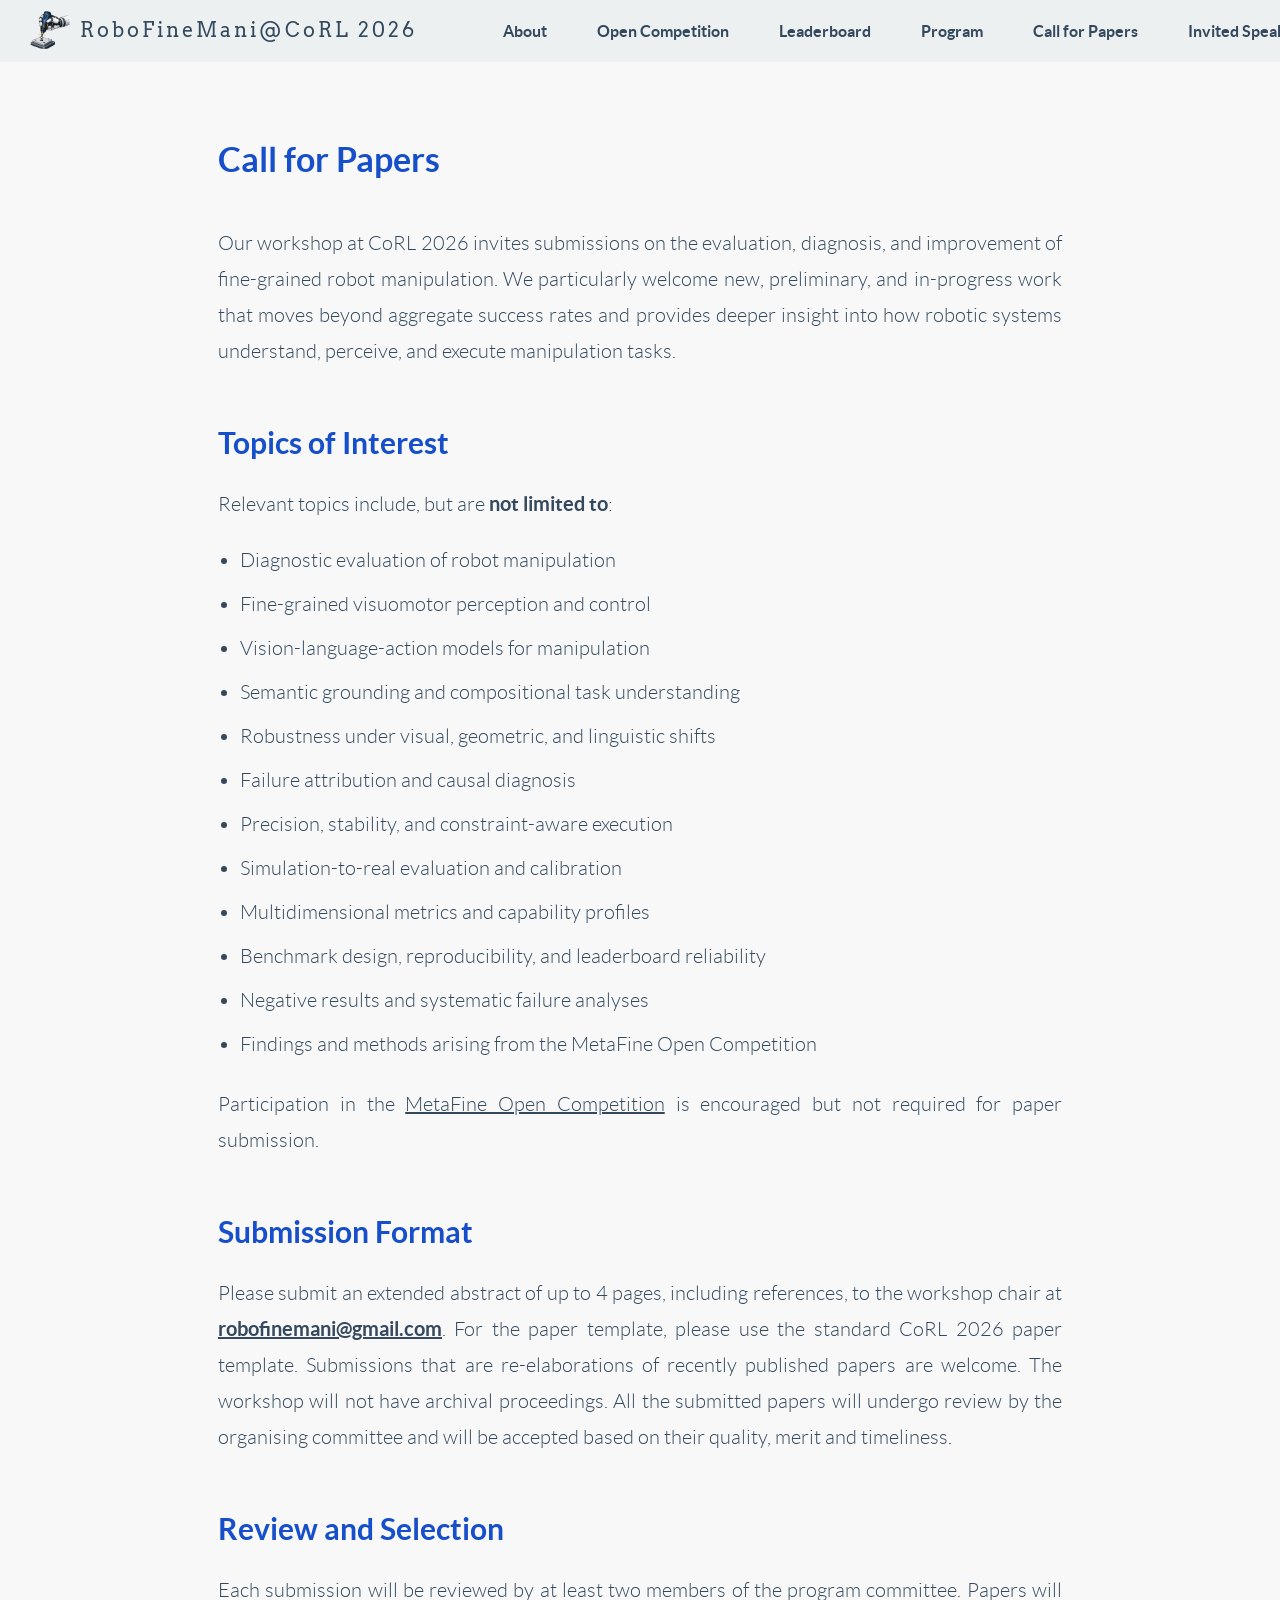
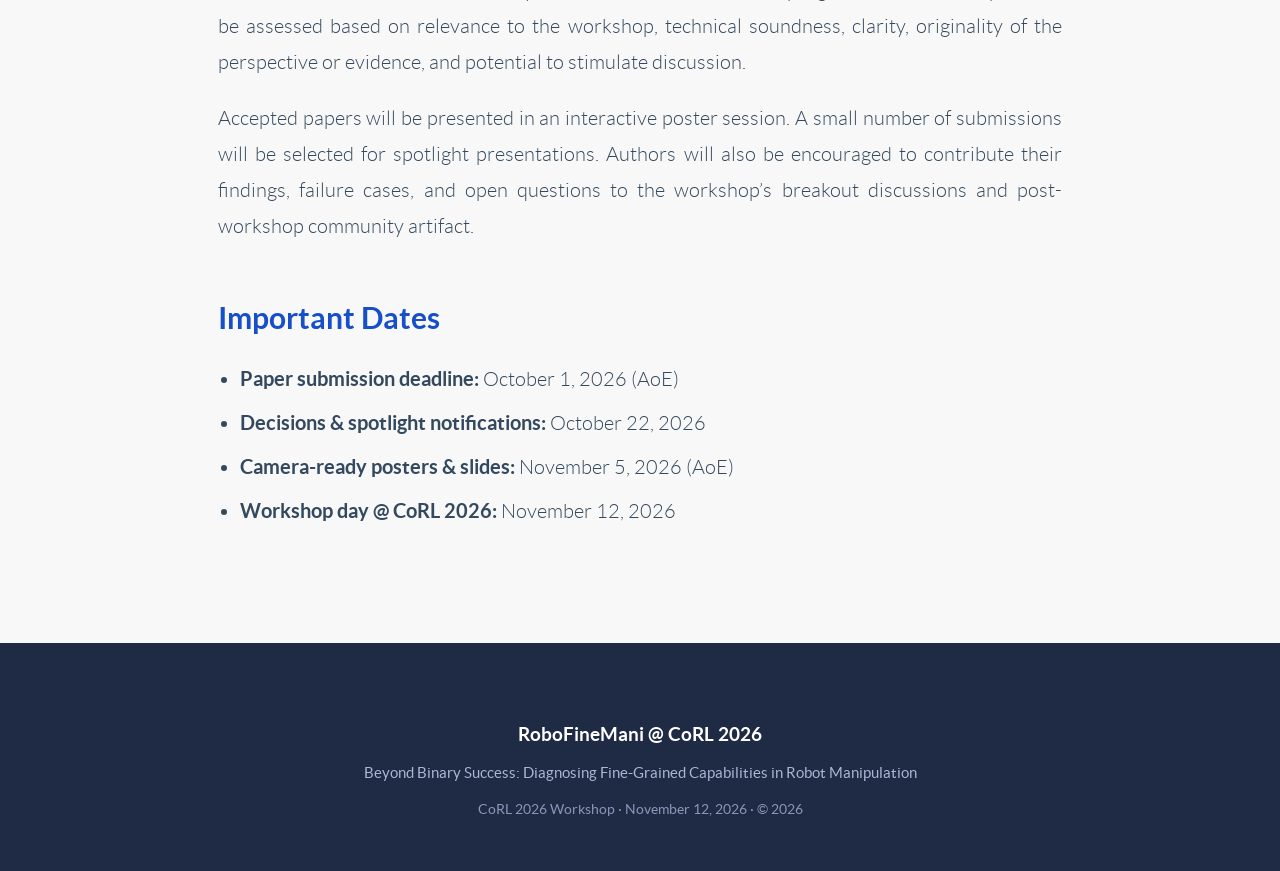
==== commit 210bb923: "Add invited speakers and Zoom details; unify navigation and program" ====
--- a/cfp.html
+++ b/cfp.html
@@ -39,9 +39,9 @@
                         <li class="menuItem" style="padding: 0 10px;"><a href="index.html">About</a></li>
                         <li class="menuItem" style="padding: 0 10px;"><a href="competition.html">Open Competition</a></li>
                         <li class="menuItem" style="padding: 0 10px;"><a href="leaderboard.html">Leaderboard</a></li>
+                        <li class="menuItem" style="padding: 0 10px;"><a href="program.html">Program</a></li>
                         <li class="menuItem active" style="padding: 0 10px;"><a href="cfp.html">Call for Papers</a></li>
                         <li class="menuItem" style="padding: 0 10px;"><a href="speakers.html">Invited Speakers</a></li>
-                        <li class="menuItem" style="padding: 0 10px;"><a href="program.html">Program</a></li>
                         <li class="menuItem" style="padding: 0 10px;"><a href="organizers.html">Organizers</a></li>
                     </ul>
                 </div>
--- a/css/site.css
+++ b/css/site.css
@@ -186,6 +186,7 @@
 }
 
 /* --- Program table ------------------------------------------- */
+.page-section .wrap.program-wrap { max-width: 1080px; }
 .program-table {
     width: 100%;
     border-collapse: collapse;
@@ -197,6 +198,17 @@
     text-align: center;
 }
 .program-table th { background: #f2f2f2; }
+.program-table th:last-child,
+.program-table td:last-child {
+    width: 200px;
+    min-width: 180px;
+}
+.program-table th:first-child,
+.program-table td:first-child {
+    width: 190px;
+    min-width: 190px;
+    white-space: nowrap;
+}
 
 /* --- Sticky footer: footer sits at the bottom; short pages get
        whitespace between content and the bar ------------------- */
@@ -488,6 +500,8 @@
 .lb-table tbody tr:hover td { background: #f7f9fc; }
 .lb-rank { width: 52px; text-align: center; font-weight: 700; }
 .lb-num { text-align: right; font-variant-numeric: tabular-nums; }
+.lb-submitted { text-align: right; font-variant-numeric: tabular-nums; }
+.lb-table td.lb-submitted { font-size: 13px; }
 .lb-team { text-align: left; }
 .lb-team-name { font-weight: 700; }
 .lb-aff { display: block; font-size: 13px; font-weight: 300; color: #8a97a5; margin-top: 2px; }
